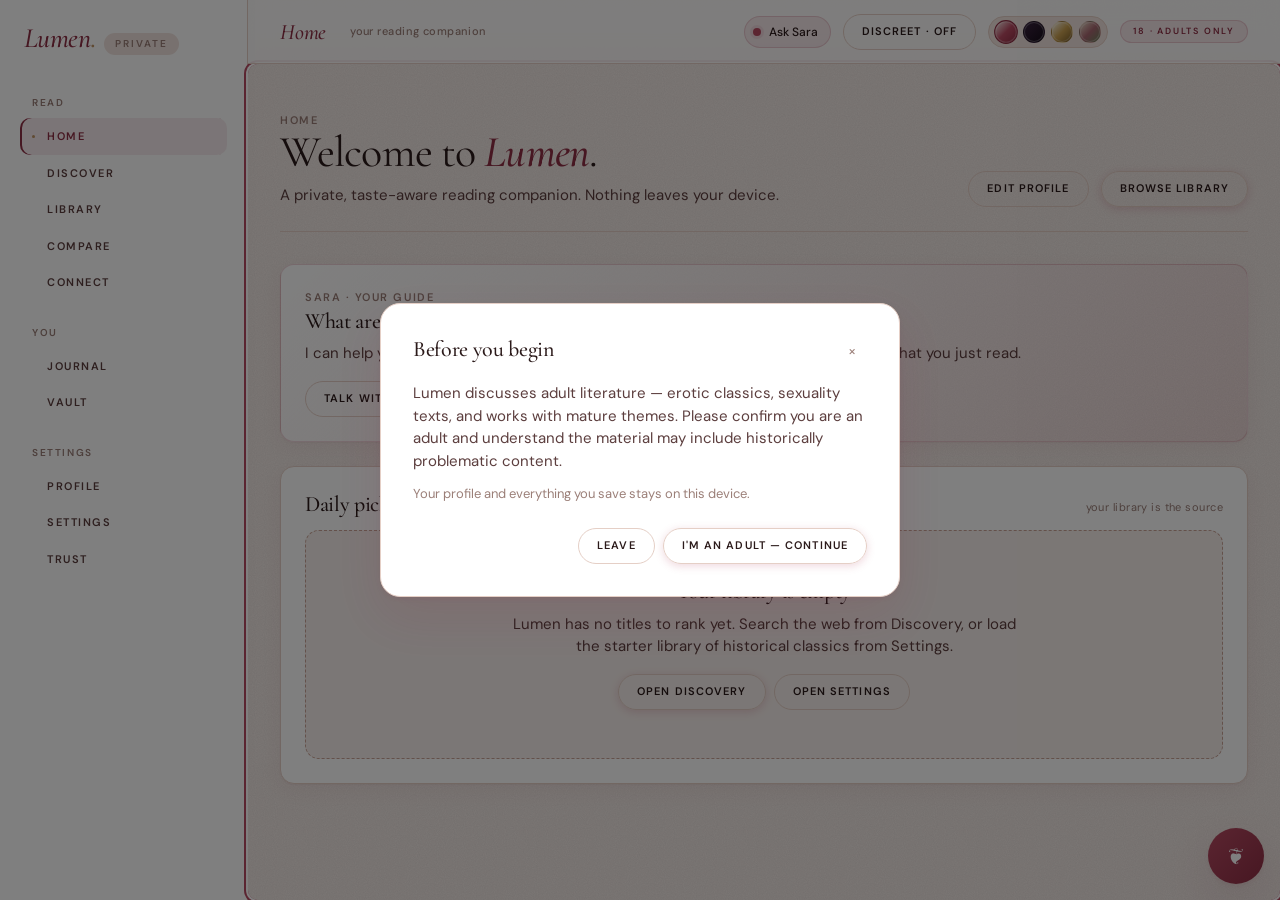
==== index.html @ b0c31ce2 "Sara: LLM-backed literary companion (persona, context, hooks) Moves Sara from rule-based regex-chain" ====
<!DOCTYPE html>
<!-- dev branch -->
<html lang="en">
<head>
  <meta charset="UTF-8" />
  <meta name="viewport" content="width=device-width, initial-scale=1.0" />
  <title>Lumen — a private reading companion</title>
  <meta name="description" content="A taste-aware, private reading companion for adult literature. Everything stays on your device." />
  <meta name="robots" content="noindex" />
  <link rel="preconnect" href="https://fonts.googleapis.com" />
  <link rel="preconnect" href="https://fonts.gstatic.com" crossorigin />
  <link href="https://fonts.googleapis.com/css2?family=Cormorant+Garamond:ital,wght@0,300;0,400;0,500;0,600;1,400;1,500&family=DM+Sans:wght@300;400;500;600;700&family=JetBrains+Mono:wght@400;500&display=swap" rel="stylesheet" />
  <link rel="stylesheet" href="styles.css" />
</head>
<body class="theme-rose">
  <a href="#view-root" class="skip-link">Skip to content</a>
  <div class="app">
    <aside class="app-side" id="side-nav" aria-label="Primary"></aside>
    <header class="app-top" id="topbar" role="banner"></header>
    <main class="app-main" id="view-root" tabindex="-1" role="main"></main>
  </div>

  <script src="data.js"></script>
  <script src="data/catalog.js"></script>
  <script src="engine.js"></script>
  <script src="analysis.js"></script>
  <script src="discovery.js"></script>
  <script src="app.js"></script>
  <script src="sara-persona.js"></script>
  <script src="sara.js"></script>
</body>
</html>
---- styles.css ----
/* ============================================================
   Lumen — Editorial Dashboard (Phase 1 — theme tokens + overlay)
   Four selectable themes via body class. Full palette per theme.
   ============================================================ */

/* ---------- Shared tokens: geometry, motion, layout, fonts ---------- */
:root {
  /* Radii */
  --r-1: 6px;
  --r-2: 10px;
  --r-3: 14px;
  --r-4: 20px;
  --r-pill: 999px;

  /* Spacing scale */
  --s-0: 0;
  --s-1: 4px;
  --s-2: 8px;
  --s-3: 12px;
  --s-4: 16px;
  --s-5: 24px;
  --s-6: 32px;
  --s-7: 48px;
  --s-8: 64px;

  /* Typography */
  --font-sans:  "DM Sans", ui-sans-serif, system-ui, -apple-system, "Segoe UI", sans-serif;
  --font-serif: "Cormorant Garamond", ui-serif, "Baskerville", Georgia, "Times New Roman", serif;
  --font-mono:  "JetBrains Mono", ui-monospace, "SF Mono", Menlo, monospace;

  /* Motion */
  --ease:     cubic-bezier(0.2, 0.6, 0.2, 1);
  --dur-1:    120ms;
  --dur-2:    200ms;
  --dur-3:    320ms;

  /* Layout */
  --shell-sidebar: 248px;
  --shell-topbar:  64px;
  --content-max:   1200px;
}

/* ---------- Theme: ROSE ATELIER (default) ---------- */
body.theme-rose {
  --bg-base:    #f9f0ec;
  --bg-surface: #ffffff;
  --bg-sunk:    #f2e4df;
  --bg-deep:    #e9d5cd;

  --border:        #e5cfc6;
  --border-strong: #c9a396;

  --text:      #2b1a1a;
  --text-soft: #5c3e3e;
  --text-mute: #9b7f78;

  --accent:      #b84a62;
  --accent-deep: #8e2e44;
  --accent-glow: rgba(184, 74, 98, 0.10);
  --accent-mid:  rgba(184, 74, 98, 0.22);

  --gold:   #c19565;
  --sage:   #7a8c6f;
  --warn:   #c17c3c;
  --danger: #a63a3a;

  --bg-pattern: radial-gradient(1200px 700px at 85% -10%, rgba(184, 74, 98, 0.10), transparent 65%),
                radial-gradient(900px 600px at -10% 110%, rgba(193, 149, 101, 0.10), transparent 60%);

  --shadow-soft: 0 1px 2px rgba(142, 46, 68, 0.06), 0 6px 22px rgba(142, 46, 68, 0.06);
  --shadow-lift: 0 2px 4px rgba(142, 46, 68, 0.08), 0 20px 50px rgba(142, 46, 68, 0.14);
}

/* ---------- Theme: MIDNIGHT PLUM ---------- */
body.theme-plum {
  --bg-base:    #1d1220;
  --bg-surface: #28182c;
  --bg-sunk:    #231428;
  --bg-deep:    #160c19;

  --border:        #3a2340;
  --border-strong: #5a3a63;

  --text:      #f4e6ea;
  --text-soft: #d4b8c1;
  --text-mute: #a58596;

  --accent:      #e0829a;
  --accent-deep: #c05d78;
  --accent-glow: rgba(224, 130, 154, 0.12);
  --accent-mid:  rgba(224, 130, 154, 0.28);

  --gold:   #d4a574;
  --sage:   #9cb89a;
  --warn:   #e0a060;
  --danger: #e07070;

  --bg-pattern: radial-gradient(1200px 700px at 85% -10%, rgba(224, 130, 154, 0.14), transparent 65%),
                radial-gradient(900px 600px at -10% 110%, rgba(212, 165, 116, 0.10), transparent 60%);

  --shadow-soft: 0 1px 2px rgba(0, 0, 0, 0.4), 0 6px 22px rgba(0, 0, 0, 0.30);
  --shadow-lift: 0 2px 4px rgba(0, 0, 0, 0.45), 0 20px 50px rgba(0, 0, 0, 0.45);
}

/* ---------- Theme: PEARL & GOLD ---------- */
body.theme-pearl {
  --bg-base:    #faf6ef;
  --bg-surface: #ffffff;
  --bg-sunk:    #f3ebdb;
  --bg-deep:    #e8dcc2;

  --border:        #e2d4b5;
  --border-strong: #c9b17f;

  --text:      #2d2416;
  --text-soft: #5c4d32;
  --text-mute: #9c8a66;

  --accent:      #9c7a3c;
  --accent-deep: #7a5c28;
  --accent-glow: rgba(156, 122, 60, 0.10);
  --accent-mid:  rgba(156, 122, 60, 0.22);

  --gold:   #c9a050;
  --sage:   #8a9c70;
  --warn:   #b88a3c;
  --danger: #a85040;

  --bg-pattern: radial-gradient(1200px 700px at 85% -10%, rgba(156, 122, 60, 0.08), transparent 65%),
                radial-gradient(900px 600px at -10% 110%, rgba(201, 160, 80, 0.10), transparent 60%);

  --shadow-soft: 0 1px 2px rgba(122, 92, 40, 0.06), 0 6px 22px rgba(122, 92, 40, 0.06);
  --shadow-lift: 0 2px 4px rgba(122, 92, 40, 0.08), 0 20px 50px rgba(122, 92, 40, 0.12);
}

/* ---------- Theme: BOTANICAL DUSK ---------- */
body.theme-botanical {
  --bg-base:    #f1ebe1;
  --bg-surface: #ffffff;
  --bg-sunk:    #e6ddc8;
  --bg-deep:    #d4c6a7;

  --border:        #cfc1a3;
  --border-strong: #a89670;

  --text:      #22281c;
  --text-soft: #4a5240;
  --text-mute: #8a8e78;

  --accent:      #a86670;
  --accent-deep: #7d4450;
  --accent-glow: rgba(168, 102, 112, 0.10);
  --accent-mid:  rgba(168, 102, 112, 0.22);

  --gold:   #b89a60;
  --sage:   #6a7e5a;
  --warn:   #b87244;
  --danger: #a65040;

  --bg-pattern: radial-gradient(1200px 700px at 85% -10%, rgba(168, 102, 112, 0.10), transparent 65%),
                radial-gradient(900px 600px at -10% 110%, rgba(106, 126, 90, 0.10), transparent 60%);

  --shadow-soft: 0 1px 2px rgba(34, 40, 28, 0.06), 0 6px 22px rgba(34, 40, 28, 0.06);
  --shadow-lift: 0 2px 4px rgba(34, 40, 28, 0.10), 0 20px 50px rgba(34, 40, 28, 0.14);
}

/* ---------- Compatibility shims (existing class names) ---------- */
/* Older selectors referenced --bg, --bg-raised, --bg-sunken, --accent-soft,
   --accent-dim, --primary-soft, --shadow-1, --shadow-2, --shadow-3, --border-bold.
   Map them to the new theme tokens so existing JS-authored inline styles and
   older CSS rules keep rendering correctly during the phased migration. */
:root, body {
  --bg:           var(--bg-base);
  --bg-raised:    var(--bg-surface);
  --bg-sunken:    var(--bg-sunk);
  --bg-alt:       var(--bg-deep);
  --border-bold:  var(--border-strong);
  --text-muted:   var(--text-soft);
  --text-subtle:  var(--text-mute);
  --text-invert:  var(--bg-base);
  --accent-soft:  var(--accent-glow);
  --accent-dim:   var(--accent-mid);
  --accent-ink:   #ffffff;
  --primary:      var(--accent);
  --primary-soft: var(--accent-glow);
  --primary-dim:  var(--accent-mid);
  --good:         var(--sage);
  --info:         var(--gold);
  --shadow-1:     var(--shadow-soft);
  --shadow-2:     var(--shadow-soft);
  --shadow-3:     var(--shadow-lift);
  --shadow-rose:  var(--shadow-lift);
  --overlay:      rgba(0, 0, 0, 0.5);
  --focus:        0 0 0 2px var(--bg-surface), 0 0 0 4px var(--accent);
  /* Steam-level colour mapping preserved */
  --steam-1:      color-mix(in srgb, var(--accent) 28%, white);
  --steam-3:      var(--accent);
  --steam-5:      var(--accent-deep);
}
body.theme-plum {
  --steam-1: color-mix(in srgb, var(--accent) 35%, var(--bg-base));
}

/* ---------- Discreet overlay ---------- */
[data-discreet="on"] {
  --accent:      var(--text-mute);
  --accent-deep: var(--text-soft);
  --accent-glow: rgba(0, 0, 0, 0.04);
  --accent-mid:  rgba(0, 0, 0, 0.10);
}

/* ---------- Background pattern + noise overlay ---------- */
body {
  background-color: var(--bg-base);
  background-image: var(--bg-pattern);
  background-attachment: fixed;
  background-size: 100% 100%;
  position: relative;
}
body::before {
  content: "";
  position: fixed;
  inset: 0;
  pointer-events: none;
  z-index: 0;
  opacity: 0.55;
  mix-blend-mode: multiply;
  background-image: url("data:image/svg+xml;utf8,<svg xmlns='http://www.w3.org/2000/svg' width='220' height='220' viewBox='0 0 220 220'><filter id='n'><feTurbulence type='fractalNoise' baseFrequency='0.9' numOctaves='2' stitchTiles='stitch'/><feColorMatrix values='0 0 0 0 0  0 0 0 0 0  0 0 0 0 0  0 0 0 0.12 0'/></filter><rect width='100%' height='100%' filter='url(%23n)'/></svg>");
}
body.theme-plum::before {
  opacity: 0.35;
  mix-blend-mode: overlay;
}
/* Ensure the app shell sits above the noise layer.
   Overlays (modal host, toast host, Sara panel, Sara FAB) use
   position: fixed in their own rules — do NOT add them here, an
   ID-specificity override would kill their fixed layout and they'd
   lay out in-flow at the bottom of the document. */
.app, .app > * {
  position: relative;
  z-index: 1;
}

/* ---------- Reset ---------- */
*, *::before, *::after { box-sizing: border-box; }
html, body { height: 100%; }
body {
  margin: 0;
  background: var(--bg);
  color: var(--text);
  font-family: var(--font-sans);
  font-size: 15px;
  line-height: 1.5;
  -webkit-font-smoothing: antialiased;
  text-rendering: optimizeLegibility;
  transition: background var(--dur-2) var(--ease), color var(--dur-2) var(--ease);
}
img, svg { display: block; max-width: 100%; }
button { font: inherit; color: inherit; background: none; border: 0; cursor: pointer; }
input, textarea, select { font: inherit; color: inherit; }
a { color: var(--accent); text-decoration: none; }
/* Underline only inline / prose links — cards and button-role anchors
   are excluded so hovering a card never underlines its title or body. */
a:not([role="button"]):not(.btn):not(.card):not(.chip):not(.tag):hover {
  text-decoration: underline;
}
hr { border: 0; border-top: 1px solid var(--border); margin: var(--s-5) 0; }

/* ---------- Typography — Editorial Dashboard ---------- */
h1, h2, h3 {
  font-family: var(--font-serif);
  font-weight: 400;
  color: var(--text);
  letter-spacing: -0.015em;
  margin: 0;
  line-height: 1.15;
}
h1 { font-size: 44px; }
h2 { font-size: 32px; }
h3 { font-size: 22px; font-weight: 500; }
/* h4 stays a UI element — sans, semibold — used for book titles, card heads */
h4 {
  font-family: var(--font-serif);
  font-weight: 500;
  font-size: 19px;
  line-height: 1.25;
  letter-spacing: -0.01em;
  color: var(--text);
  margin: 0;
}

/* Italic-forward display — the voice of the product */
h1 em, h2 em, h3 em,
.section-header em,
.display-italic {
  font-style: italic;
  font-weight: 500;
  color: var(--accent-deep);
}
.display-serif {
  font-family: var(--font-serif);
}
.display-serif-italic {
  font-family: var(--font-serif);
  font-style: italic;
  font-weight: 500;
}

p  { margin: 0; }

/* Section headers with ornament flourishes (used inside views) */
.section-header {
  font-family: var(--font-serif);
  font-weight: 400;
  font-size: 44px;
  line-height: 1.1;
  letter-spacing: -0.02em;
  color: var(--text);
  margin: 0;
}

/* Ornament divider — ❦ Section Name ❦ with gradient lines either side */
.ornament {
  display: flex;
  align-items: center;
  gap: var(--s-3);
  color: var(--accent-deep);
  font-family: var(--font-serif);
  font-style: italic;
  font-size: 13px;
  letter-spacing: 0.04em;
  margin: 0 0 var(--s-3);
}
.ornament::before,
.ornament::after {
  content: "";
  flex: 1;
  height: 1px;
  background: linear-gradient(90deg, transparent, var(--border-strong), transparent);
}
.ornament-fleuron::before,
.ornament-fleuron::after { content: "\2766"; flex: 0; padding: 0 6px; }

/* Eyebrow — small uppercase label, used everywhere */
.t-eyebrow {
  font-family: var(--font-sans);
  font-size: 11px;
  font-weight: 600;
  letter-spacing: 0.14em;
  text-transform: uppercase;
  color: var(--text-mute);
}
.t-eyebrow em {
  font-style: italic;
  font-weight: 400;
  text-transform: none;
  letter-spacing: 0;
  color: var(--accent-deep);
  margin-left: 6px;
}

/* Field label pattern: uppercase sans + tiny italic ornament on the right */
.field-label {
  font-family: var(--font-sans);
  font-size: 10px;
  font-weight: 600;
  letter-spacing: 0.14em;
  text-transform: uppercase;
  color: var(--text-mute);
}
.field-label .field-ornament {
  font-family: var(--font-serif);
  font-style: italic;
  font-weight: 400;
  font-size: 12px;
  text-transform: none;
  letter-spacing: 0;
  color: var(--accent-deep);
  margin-left: auto;
  padding-left: var(--s-3);
}
.field-label {
  display: flex;
  align-items: baseline;
  justify-content: space-between;
  gap: var(--s-3);
}

/* Numeric readouts — Cormorant Garamond italic, accent-deep */
.numeric-display {
  font-family: var(--font-serif);
  font-style: italic;
  font-weight: 500;
  font-size: 32px;
  line-height: 1;
  color: var(--accent-deep);
  letter-spacing: -0.02em;
}
.numeric-display .unit {
  font-style: normal;
  font-size: 0.5em;
  color: var(--text-mute);
  margin-left: 4px;
  letter-spacing: 0.04em;
}

/* Utility text classes */
.t-mono  { font-family: var(--font-mono); font-variant-numeric: tabular-nums; font-size: 0.92em; }
.t-muted    { color: var(--text-soft); }
.t-subtle   { color: var(--text-mute); }
.t-small    { font-size: 13px; }
.t-tiny     { font-size: 12px; }
.t-serif    { font-family: var(--font-serif); }
.t-italic   { font-style: italic; }
.t-accent   { color: var(--accent-deep); }
.t-gold     { color: var(--gold); }

/* Tab / nav label pattern */
.tab-label,
.nav-link span,
.segmented button,
.btn {
  font-feature-settings: "ss01" 1;
}

/* Body settings */
body {
  font-family: var(--font-sans);
  font-weight: 400;
}

/* ---------- Accessibility primitives ---------- */
.sr-only {
  position: absolute !important;
  width: 1px; height: 1px;
  padding: 0; margin: -1px;
  overflow: hidden; clip: rect(0,0,0,0);
  white-space: nowrap; border: 0;
}
:focus { outline: none; }
:focus-visible {
  outline: none;
  box-shadow: var(--focus);
  border-radius: var(--r-2);
}
@media (prefers-reduced-motion: reduce) {
  *, *::before, *::after {
    animation-duration: 0.01ms !important;
    animation-iteration-count: 1 !important;
    transition-duration: 0.01ms !important;
  }
}

/* ---------- Utility ---------- */
.stack  > * + * { margin-top: var(--s-4); }
.stack-sm > * + * { margin-top: var(--s-2); }
.stack-lg > * + * { margin-top: var(--s-5); }
.row { display: flex; gap: var(--s-3); align-items: center; }
.row-wrap { display: flex; gap: var(--s-2); align-items: center; flex-wrap: wrap; }
.grow { flex: 1 1 auto; min-width: 0; }
.hidden { display: none !important; }
.spacer { flex: 1 1 auto; }

/* ============================================================
   App shell: sidebar + topbar + main
   ============================================================ */
.app {
  display: grid;
  grid-template-columns: var(--shell-sidebar) 1fr;
  grid-template-rows: var(--shell-topbar) 1fr;
  grid-template-areas:
    "side top"
    "side main";
  min-height: 100vh;
}

.app-side {
  grid-area: side;
  background: var(--bg-raised);
  border-right: 1px solid var(--border);
  display: flex;
  flex-direction: column;
  padding: var(--s-4) var(--s-3);
  position: sticky;
  top: 0;
  height: 100vh;
  overflow-y: auto;
}
.app-brand {
  display: flex;
  align-items: baseline;
  gap: var(--s-2);
  padding: var(--s-2) var(--s-3) var(--s-5);
}
.app-brand .mark {
  font-family: var(--font-serif);
  font-style: italic;
  font-weight: 500;
  font-size: 28px;
  letter-spacing: -0.02em;
  color: var(--accent-deep);
  line-height: 1;
}
.app-brand .mark::after {
  content: ".";
  color: var(--gold);
  font-style: normal;
}
.app-brand .tag {
  font-family: var(--font-sans);
  font-size: 10px;
  letter-spacing: 0.2em;
  text-transform: uppercase;
  color: var(--text-mute);
  font-weight: 600;
}
.nav-group { padding: var(--s-4) var(--s-2) var(--s-2); }
.nav-group-label {
  font-family: var(--font-sans);
  font-size: 10px;
  letter-spacing: 0.16em;
  text-transform: uppercase;
  color: var(--text-mute);
  font-weight: 600;
  padding: 0 var(--s-3) var(--s-2);
}
.nav-link {
  display: flex;
  align-items: center;
  gap: var(--s-3);
  padding: 10px var(--s-3);
  border-radius: var(--r-2);
  color: var(--text-soft);
  font-family: var(--font-sans);
  font-size: 11px;
  font-weight: 600;
  letter-spacing: 0.14em;
  text-transform: uppercase;
  cursor: pointer;
  transition: background var(--dur-1) var(--ease), color var(--dur-1) var(--ease);
  user-select: none;
  position: relative;
}
.nav-link::before {
  content: "";
  width: 3px; height: 3px;
  border-radius: 50%;
  background: var(--gold);
  opacity: 0;
  transition: opacity var(--dur-1) var(--ease);
}
.nav-link:hover { background: var(--bg-sunk); color: var(--text); }
.nav-link:hover::before { opacity: 0.6; }
.nav-link[aria-current="page"] {
  background: var(--accent-glow);
  color: var(--accent-deep);
  box-shadow: inset 2px 0 0 var(--accent-deep);
}
.nav-link[aria-current="page"]::before { opacity: 1; }
.nav-link .count {
  margin-left: auto;
  font-family: var(--font-mono);
  font-size: 10px;
  color: var(--text-mute);
  font-variant-numeric: tabular-nums;
}

.app-top {
  grid-area: top;
  background: color-mix(in srgb, var(--bg-surface) 80%, transparent);
  backdrop-filter: blur(12px);
  -webkit-backdrop-filter: blur(12px);
  border-bottom: 1px solid var(--border);
  display: flex;
  align-items: center;
  gap: var(--s-3);
  padding: 0 var(--s-6);
  position: sticky;
  top: 0;
  z-index: 10;
}
.app-top .crumb {
  font-family: var(--font-serif);
  font-style: italic;
  font-weight: 500;
  font-size: 22px;
  color: var(--accent-deep);
  letter-spacing: -0.01em;
  line-height: 1;
}
.app-top .crumb-sub {
  font-family: var(--font-sans);
  font-size: 11px;
  font-weight: 500;
  color: var(--text-mute);
  margin-left: var(--s-3);
  letter-spacing: 0.04em;
}

/* Age/category badge pattern used to the right of brand */
.badge-pill {
  display: inline-flex;
  align-items: center;
  padding: 4px 12px;
  border-radius: var(--r-pill);
  background: var(--accent-glow);
  color: var(--accent-deep);
  border: 1px solid var(--accent-mid);
  font-family: var(--font-sans);
  font-size: 9px;
  font-weight: 600;
  letter-spacing: 0.2em;
  text-transform: uppercase;
}

.app-main {
  grid-area: main;
  padding: var(--s-7) var(--s-6);
  max-width: 100%;
  overflow-x: hidden;
}
.page { max-width: var(--content-max); margin: 0 auto; }
.page-head {
  display: flex;
  align-items: flex-end;
  justify-content: space-between;
  gap: var(--s-5);
  margin-bottom: var(--s-6);
  padding-bottom: var(--s-5);
  border-bottom: 1px solid var(--border);
}
.page-head h1 {
  margin-bottom: var(--s-2);
  font-family: var(--font-serif);
  font-weight: 400;
  font-size: 44px;
  letter-spacing: -0.02em;
  line-height: 1.05;
  color: var(--text);
}
.page-head h1 em {
  font-style: italic;
  font-weight: 500;
  color: var(--accent-deep);
}
.page-head .lede {
  color: var(--text-soft);
  max-width: 62ch;
  font-size: 15px;
  line-height: 1.6;
}

/* ============================================================
   Buttons
   ============================================================ */
.btn {
  display: inline-flex;
  align-items: center;
  justify-content: center;
  gap: var(--s-2);
  padding: 8px 14px;
  border-radius: var(--r-2);
  border: 1px solid var(--border);
  background: var(--bg-raised);
  color: var(--text);
  font-size: 13px;
  font-weight: 500;
  line-height: 1;
  min-height: 34px;
  transition: background var(--dur-1) var(--ease),
              border-color var(--dur-1) var(--ease),
              color var(--dur-1) var(--ease),
              transform var(--dur-1) var(--ease);
  white-space: nowrap;
}
.btn:hover { background: var(--bg-sunken); border-color: var(--border-bold); }
.btn:active { transform: translateY(1px); }
.btn[disabled] { opacity: 0.5; pointer-events: none; }

.btn-primary {
  background: var(--primary, var(--accent));
  border-color: var(--primary, var(--accent));
  color: var(--accent-ink);
}
.btn-primary:hover {
  background: var(--accent);
  border-color: var(--accent);
}
.btn-ghost {
  background: transparent;
  border-color: transparent;
  color: var(--text-muted);
}
.btn-ghost:hover { background: var(--bg-sunken); color: var(--text); }
.btn-danger {
  color: var(--danger);
  border-color: var(--border);
}
.btn-danger:hover { background: var(--accent-soft); }
.btn-sm { padding: 5px 10px; min-height: 28px; font-size: 12px; }
.btn-lg { padding: 12px 20px; min-height: 44px; font-size: 14px; }
.btn-block { width: 100%; }

.icon-btn {
  display: inline-flex;
  align-items: center;
  justify-content: center;
  width: 34px; height: 34px;
  border-radius: var(--r-2);
  color: var(--text-muted);
  border: 1px solid transparent;
  transition: background var(--dur-1) var(--ease), color var(--dur-1) var(--ease);
}
.icon-btn:hover { background: var(--bg-sunken); color: var(--text); }
.icon-btn[aria-pressed="true"] { background: var(--accent-soft); color: var(--accent); }

/* ============================================================
   Tags / chips
   ============================================================ */
.tag {
  display: inline-flex;
  align-items: center;
  gap: 4px;
  padding: 3px 10px;
  border-radius: var(--r-pill);
  background: var(--bg-sunken);
  color: var(--text-muted);
  font-size: 12px;
  line-height: 1.4;
  border: 1px solid transparent;
  white-space: nowrap;
}
.tag-outline { background: transparent; border-color: var(--border); }
.tag-accent  { background: var(--accent-soft); color: var(--accent); }
.tag-good    { background: color-mix(in srgb, var(--good) 12%, transparent); color: var(--good); }
.tag-warn    { background: color-mix(in srgb, var(--warn) 14%, transparent); color: var(--warn); }
.tag-danger  { background: color-mix(in srgb, var(--danger) 14%, transparent); color: var(--danger); }

.chip {
  display: inline-flex;
  align-items: center;
  gap: var(--s-1);
  padding: 5px 11px;
  border-radius: var(--r-pill);
  background: var(--bg-raised);
  color: var(--text-muted);
  font-size: 12px;
  border: 1px solid var(--border);
  cursor: pointer;
  transition: background var(--dur-1) var(--ease),
              color var(--dur-1) var(--ease),
              border-color var(--dur-1) var(--ease);
  user-select: none;
}
.chip:hover { background: var(--bg-sunken); color: var(--text); }
.chip[aria-pressed="true"] {
  background: var(--accent-soft);
  color: var(--accent);
  border-color: var(--accent-dim);
}
.chip.chip-exclude[aria-pressed="true"] {
  background: color-mix(in srgb, var(--danger) 10%, transparent);
  color: var(--danger);
  border-color: color-mix(in srgb, var(--danger) 35%, transparent);
}

/* ============================================================
   Cards
   ============================================================ */
.card {
  background: var(--bg-raised);
  border: 1px solid var(--border);
  border-radius: var(--r-3);
  padding: var(--s-5);
  box-shadow: var(--shadow-1);
}
.card-flush { padding: 0; }
.card-quiet {
  background: var(--bg-sunken);
  border-color: transparent;
  box-shadow: none;
}
.card-raised { box-shadow: var(--shadow-2); }
.card-accent {
  border-color: var(--accent-dim);
  background: var(--accent-soft);
}
.card-head {
  display: flex;
  align-items: baseline;
  justify-content: space-between;
  gap: var(--s-3);
  margin-bottom: var(--s-3);
}
.card-head h3 { font-family: var(--font-serif); font-weight: 500; }
.card-sub {
  color: var(--text-subtle);
  font-size: 13px;
  margin-top: 2px;
}

/* ============================================================
   Fields: input, textarea, select, slider, toggle, segmented
   ============================================================ */
.field { display: block; }
.field + .field { margin-top: var(--s-4); }
.field-label {
  display: block;
  font-size: 12px;
  font-weight: 600;
  letter-spacing: 0.04em;
  color: var(--text-muted);
  margin-bottom: var(--s-2);
}
.field-help {
  margin-top: var(--s-2);
  font-size: 12px;
  color: var(--text-subtle);
}
.field-row {
  display: flex;
  align-items: baseline;
  justify-content: space-between;
  gap: var(--s-3);
  margin-bottom: var(--s-2);
}

.input, .textarea, .select {
  width: 100%;
  padding: 10px 12px;
  background: var(--bg-raised);
  border: 1px solid var(--border);
  border-radius: var(--r-2);
  color: var(--text);
  font-size: 14px;
  line-height: 1.4;
  transition: border-color var(--dur-1) var(--ease), background var(--dur-1) var(--ease);
}
.input::placeholder, .textarea::placeholder { color: var(--text-subtle); }
.input:hover, .textarea:hover, .select:hover { border-color: var(--border-bold); }
.input:focus-visible, .textarea:focus-visible, .select:focus-visible {
  border-color: var(--accent);
  box-shadow: 0 0 0 3px var(--accent-soft);
}
.textarea { resize: vertical; min-height: 96px; font-family: var(--font-sans); }
.select { appearance: none; background-image: linear-gradient(45deg, transparent 50%, var(--text-subtle) 50%), linear-gradient(135deg, var(--text-subtle) 50%, transparent 50%); background-position: calc(100% - 18px) 50%, calc(100% - 12px) 50%; background-size: 6px 6px; background-repeat: no-repeat; padding-right: 32px; }

/* Range slider */
.slider {
  width: 100%;
  appearance: none;
  height: 4px;
  background: var(--bg-sunken);
  border-radius: var(--r-pill);
  outline: none;
}
.slider::-webkit-slider-thumb {
  appearance: none;
  width: 18px; height: 18px;
  border-radius: 50%;
  background: var(--accent);
  border: 3px solid var(--bg-raised);
  box-shadow: var(--shadow-1);
  cursor: pointer;
  transition: transform var(--dur-1) var(--ease);
}
.slider::-moz-range-thumb {
  width: 18px; height: 18px;
  border-radius: 50%;
  background: var(--accent);
  border: 3px solid var(--bg-raised);
  box-shadow: var(--shadow-1);
  cursor: pointer;
}
.slider:hover::-webkit-slider-thumb { transform: scale(1.08); }
.slider-value {
  font-family: var(--font-mono);
  font-size: 12px;
  color: var(--text-muted);
  min-width: 2ch;
  text-align: right;
}
.slider-row { display: grid; grid-template-columns: 1fr auto; gap: var(--s-3); align-items: center; }

/* Toggle switch */
.toggle {
  position: relative;
  display: inline-flex;
  align-items: center;
  gap: var(--s-3);
  cursor: pointer;
  user-select: none;
}
.toggle input { position: absolute; opacity: 0; pointer-events: none; }
.toggle-track {
  width: 36px; height: 20px;
  border-radius: var(--r-pill);
  background: var(--bg-alt);
  border: 1px solid var(--border);
  position: relative;
  transition: background var(--dur-1) var(--ease), border-color var(--dur-1) var(--ease);
}
.toggle-track::after {
  content: "";
  position: absolute;
  top: 2px; left: 2px;
  width: 14px; height: 14px;
  background: var(--bg-raised);
  border-radius: 50%;
  box-shadow: var(--shadow-1);
  transition: transform var(--dur-2) var(--ease);
}
.toggle input:checked + .toggle-track { background: var(--accent); border-color: var(--accent); }
.toggle input:checked + .toggle-track::after { transform: translateX(16px); }
.toggle-label { font-size: 13px; color: var(--text); }

/* Segmented control */
.segmented {
  display: inline-flex;
  padding: 3px;
  background: var(--bg-sunken);
  border: 1px solid var(--border);
  border-radius: var(--r-pill);
  gap: 2px;
}
.segmented button {
  padding: 6px 14px;
  border-radius: var(--r-pill);
  font-size: 12px;
  font-weight: 500;
  color: var(--text-muted);
  transition: background var(--dur-1) var(--ease), color var(--dur-1) var(--ease);
}
.segmented button[aria-pressed="true"] {
  background: var(--bg-raised);
  color: var(--text);
  box-shadow: var(--shadow-1);
}

/* ============================================================
   Empty state, skeleton
   ============================================================ */
.empty {
  text-align: center;
  padding: var(--s-7) var(--s-5);
  border: 1px dashed var(--border);
  border-radius: var(--r-3);
  background: var(--bg-sunken);
  color: var(--text-muted);
}
.empty h3 {
  font-family: var(--font-serif);
  font-weight: 500;
  margin-bottom: var(--s-2);
  color: var(--text);
}
.empty p { max-width: 52ch; margin: 0 auto var(--s-4); color: var(--text-muted); }
.empty .empty-actions { display: inline-flex; gap: var(--s-2); flex-wrap: wrap; justify-content: center; }

.skeleton {
  background: linear-gradient(90deg,
    var(--bg-sunken) 0%,
    var(--bg-alt) 50%,
    var(--bg-sunken) 100%);
  background-size: 200% 100%;
  border-radius: var(--r-2);
  animation: skeleton-pulse 1.4s ease-in-out infinite;
}
.skeleton-line    { height: 12px; margin-bottom: var(--s-2); }
.skeleton-line.lg { height: 18px; }
.skeleton-block   { height: 160px; border-radius: var(--r-3); }
@keyframes skeleton-pulse {
  0%   { background-position: 200% 0; }
  100% { background-position: -200% 0; }
}

/* ============================================================
   Toasts
   ============================================================ */
.toast-host {
  position: fixed;
  bottom: var(--s-5);
  right: var(--s-5);
  z-index: 100;
  display: flex;
  flex-direction: column;
  gap: var(--s-2);
  pointer-events: none;
}
.toast {
  pointer-events: auto;
  background: var(--text);
  color: var(--bg-raised);
  padding: 10px 16px;
  border-radius: var(--r-2);
  font-size: 13px;
  box-shadow: var(--shadow-3);
  max-width: 360px;
  opacity: 0;
  transform: translateY(6px);
  transition: opacity var(--dur-2) var(--ease), transform var(--dur-2) var(--ease);
}
.toast.in { opacity: 1; transform: translateY(0); }
.toast .toast-action {
  margin-left: var(--s-3);
  font-weight: 600;
  color: var(--accent);
  text-decoration: underline;
}

/* ============================================================
   Modal
   ============================================================ */
.modal-host {
  position: fixed; inset: 0;
  background: var(--overlay);
  display: none;
  align-items: center;
  justify-content: center;
  padding: var(--s-5);
  z-index: 90;
  opacity: 0;
  transition: opacity var(--dur-2) var(--ease);
}
.modal-host.open { display: flex; opacity: 1; }
.modal {
  background: var(--bg-raised);
  border-radius: var(--r-4);
  border: 1px solid var(--border);
  box-shadow: var(--shadow-3);
  width: 100%;
  max-width: 520px;
  max-height: calc(100vh - var(--s-8));
  overflow: auto;
  padding: var(--s-6);
}
.modal-head {
  display: flex;
  align-items: baseline;
  justify-content: space-between;
  gap: var(--s-3);
  margin-bottom: var(--s-4);
}
.modal-actions {
  display: flex;
  justify-content: flex-end;
  gap: var(--s-2);
  margin-top: var(--s-5);
}

/* ============================================================
   Detail sheet — premium book-detail pattern.
   - Wider than .modal: 860px max
   - Sticky header + footer, scrolling middle
   - Three-slot header: cover · meta · aside (rings)
   ============================================================ */
.detail-sheet {
  background: var(--bg-raised);
  border-radius: var(--r-4);
  border: 1px solid var(--border);
  box-shadow: var(--shadow-3);
  width: 100%;
  max-width: min(860px, 92vw);
  max-height: calc(100vh - var(--s-7));
  display: grid;
  grid-template-rows: auto 1fr auto;
  overflow: hidden;
}
.detail-sheet-head {
  position: relative;
  display: grid;
  grid-template-columns: auto minmax(0, 1fr) auto;
  gap: var(--s-5);
  padding: var(--s-5) var(--s-6) var(--s-5);
  border-bottom: 1px solid var(--border);
  background: linear-gradient(180deg, var(--bg-raised), color-mix(in srgb, var(--primary-soft) 14%, var(--bg-raised)));
}
@media (max-width: 720px) {
  .detail-sheet-head {
    grid-template-columns: auto minmax(0, 1fr);
    padding: var(--s-4);
    gap: var(--s-3);
  }
  .detail-sheet-aside { grid-column: 1 / -1; }
}
@media (max-width: 520px) {
  .detail-sheet-head { grid-template-columns: 1fr; }
  .detail-sheet-cover { justify-self: start; }
}
.detail-sheet-cover { flex-shrink: 0; }
.detail-sheet-meta {
  min-width: 0;
  display: flex;
  flex-direction: column;
  gap: 4px;
  align-self: center;
}
.detail-sheet-eyebrow {
  font-family: var(--font-sans);
  font-size: 10px;
  font-weight: 600;
  letter-spacing: 0.16em;
  color: var(--accent-deep);
}
.detail-sheet-title {
  font-family: var(--font-serif);
  font-style: italic;
  font-weight: 500;
  font-size: 34px;
  line-height: 1.1;
  letter-spacing: -0.015em;
  color: var(--text);
  margin: 2px 0 0;
}
@media (max-width: 520px) { .detail-sheet-title { font-size: 26px; } }
.detail-sheet-subtitle {
  font-family: var(--font-sans);
  font-size: 13px;
  letter-spacing: 0.03em;
  color: var(--primary);
  font-weight: 500;
}
.detail-sheet-aside {
  align-self: center;
  display: flex;
  gap: var(--s-3);
}
.detail-sheet-close {
  position: absolute;
  top: 10px; right: 10px;
  width: 32px; height: 32px;
  border-radius: 50%;
  background: var(--bg-raised);
  border: 1px solid var(--border);
  color: var(--text-subtle);
  font-size: 20px;
  line-height: 1;
  cursor: pointer;
  display: inline-flex;
  align-items: center;
  justify-content: center;
}
.detail-sheet-close:hover {
  color: var(--accent);
  border-color: var(--primary);
  background: var(--accent-soft, var(--primary-soft));
}

.detail-sheet-scroll {
  overflow-y: auto;
  padding: var(--s-5) var(--s-6);
  display: flex;
  flex-direction: column;
  gap: var(--s-5);
}
@media (max-width: 720px) { .detail-sheet-scroll { padding: var(--s-4); gap: var(--s-4); } }

.detail-sheet-section { display: block; }
.detail-sheet-section-label {
  font-family: var(--font-serif);
  font-style: italic;
  font-weight: 400;
  font-size: 17px;
  letter-spacing: -0.005em;
  color: var(--accent-deep);
  margin-bottom: 8px;
  border-bottom: 1px solid var(--border);
  padding-bottom: 4px;
}
.detail-sheet-prose {
  font-size: 15px;
  line-height: 1.65;
  color: var(--text-muted);
  margin: 0;
}
.detail-sheet-prose-hero { font-size: 16px; color: var(--text); }

/* ---------- KPI ring (shared primitive) ----------
   Base styles for the SVG emitted by kpiRing() in app.js. Used by the
   detail sheet header, the Daily Picks fit-score indicator, and any
   other surface that wants a compact radial progress ring. Without
   these rules the circles inherit the SVG default fill of black,
   which is what caused the "solid black disc" regression. */
.kpi-ring-svg { display: block; }
.kpi-ring-svg circle { fill: none; }
.kpi-ring-svg .track {
  stroke: var(--border);
  stroke-width: 3.5;
}
.kpi-ring-svg .fill {
  stroke: var(--accent);
  stroke-width: 3.5;
  stroke-linecap: round;
  transition: stroke-dashoffset 280ms ease, stroke 160ms ease;
}
.kpi-ring-svg.low  .fill { stroke: var(--accent-soft, var(--accent)); opacity: 0.75; }
.kpi-ring-svg.mid  .fill { stroke: var(--accent); }
.kpi-ring-svg.high .fill { stroke: var(--accent-deep); }
.kpi-ring-svg text {
  font-family: var(--font-serif);
  font-style: italic;
  font-size: 15px;
  fill: var(--accent-deep);
  text-anchor: middle;
  dominant-baseline: central;
}

/* Inline fit + confidence rings in the header aside */
.detail-rings {
  display: flex;
  gap: var(--s-4);
}
.detail-ring-cell {
  display: flex;
  flex-direction: column;
  align-items: center;
  gap: 2px;
  min-width: 76px;
}
.detail-ring { width: 54px; height: 54px; }
.detail-ring .kpi-ring-svg { width: 54px; height: 54px; }
.detail-ring .kpi-ring-svg text { font-size: 18px; }
.detail-ring-label {
  font-family: var(--font-sans);
  font-size: 10px;
  font-weight: 600;
  letter-spacing: 0.16em;
  text-transform: uppercase;
  color: var(--text-mute);
  margin-top: 2px;
}
.detail-ring-sub {
  font-family: var(--font-serif);
  font-style: italic;
  font-size: 12px;
  color: var(--accent-deep);
  line-height: 1.1;
}

/* Metadata pill strip at the top of the scrolling body */
.detail-pills {
  display: flex;
  flex-wrap: wrap;
  gap: 6px;
}
.detail-pill {
  display: inline-flex;
  align-items: baseline;
  gap: 6px;
  padding: 4px 10px;
  border-radius: var(--r-pill);
  background: var(--bg-sunken);
  border: 1px solid var(--border);
}
.detail-pill-k {
  font-family: var(--font-sans);
  font-size: 10px;
  font-weight: 600;
  letter-spacing: 0.14em;
  text-transform: uppercase;
  color: var(--text-mute);
}
.detail-pill-v {
  font-family: var(--font-serif);
  font-style: italic;
  font-size: 13px;
  color: var(--accent-deep);
}

/* Why-it-fits — two columns on desktop, stacked below 720 */
.detail-reasons-grid {
  display: grid;
  grid-template-columns: 1fr 1fr;
  gap: var(--s-5);
}
@media (max-width: 720px) { .detail-reasons-grid { grid-template-columns: 1fr; gap: var(--s-3); } }
.detail-reasons-col-title {
  font-family: var(--font-sans);
  font-size: 10px;
  font-weight: 600;
  letter-spacing: 0.16em;
  text-transform: uppercase;
  color: var(--text-mute);
  margin-bottom: 6px;
}
.detail-reasons-list {
  list-style: none;
  margin: 0;
  padding: 0;
  display: flex;
  flex-direction: column;
  gap: 6px;
}
.detail-reasons-list li {
  font-size: 13px;
  line-height: 1.5;
  color: var(--text);
  padding: 6px 10px;
  border-radius: 4px;
  background: var(--bg-sunken);
}
.detail-reasons-list.tone-strong li { border-left: 3px solid var(--accent); }
.detail-reasons-list.tone-partial li { border-left: 3px solid var(--primary); color: var(--text-muted); }
.detail-reasons-list li.tone-penalty { border-left-color: var(--danger, #b55a3b); }
.detail-reasons-list li.is-empty {
  background: transparent;
  border-left: none;
  font-style: italic;
  color: var(--text-subtle);
  padding-left: 0;
}

/* Notes section — reading state + tags + warnings side-by-side. */
.detail-notes-grid {
  display: grid;
  grid-template-columns: repeat(auto-fit, minmax(220px, 1fr));
  gap: var(--s-4);
}
.detail-note { min-width: 0; }
.detail-note-label {
  font-family: var(--font-sans);
  font-size: 10px;
  font-weight: 600;
  letter-spacing: 0.16em;
  text-transform: uppercase;
  color: var(--text-mute);
  margin-bottom: 6px;
}
.detail-note-tags { gap: 6px; }
.detail-note-input { max-width: 220px; }

.detail-sheet-foot {
  display: flex;
  flex-wrap: wrap;
  justify-content: flex-end;
  gap: var(--s-2);
  padding: var(--s-3) var(--s-5);
  border-top: 1px solid var(--border);
  background: var(--bg-raised);
}
@media (max-width: 520px) {
  .detail-sheet-foot { padding: var(--s-3) var(--s-4); }
  .detail-sheet-foot .btn { flex: 1 1 auto; justify-content: center; }
}

/* ============================================================
   Responsive shell
   ============================================================ */
@media (max-width: 880px) {
  .app {
    grid-template-columns: 1fr;
    grid-template-rows: var(--shell-topbar) 1fr auto;
    grid-template-areas:
      "top"
      "main"
      "side";
  }
  .app-side {
    position: sticky;
    bottom: 0;
    top: auto;
    height: auto;
    flex-direction: row;
    overflow-x: auto;
    overflow-y: hidden;
    padding: var(--s-2);
    border-right: 0;
    border-top: 1px solid var(--border);
    gap: var(--s-1);
  }
  .app-brand, .nav-group-label { display: none; }
  .nav-group {
    display: flex;
    gap: var(--s-1);
    padding: 0;
  }
  .nav-link {
    flex-direction: column;
    gap: 4px;
    padding: 8px 10px;
    font-size: 11px;
    border-radius: var(--r-2);
    min-width: 64px;
    text-align: center;
  }
  .nav-link[aria-current="page"] { box-shadow: none; background: var(--accent-soft); }
  .nav-link .count { display: none; }
  .app-main { padding: var(--s-4); }
  .page-head { flex-direction: column; align-items: flex-start; gap: var(--s-3); }
  h1 { font-size: 26px; }
}
@media (max-width: 520px) {
  .toast-host { right: var(--s-3); left: var(--s-3); }
  .toast { max-width: none; }
}

/* Profile grid collapses on narrow screens */
@media (max-width: 960px) {
  .page > div[style*="grid-template-columns"] {
    grid-template-columns: 1fr !important;
  }
}

/* ============================================================
   Profile page — compact inline strictness pill in the page-head
   (no KPI strip, no full-width content-controls card). Sliders,
   tastes, exclusions, and scenarios stack full-width below.
   ============================================================ */
.profile-head-actions {
  align-items: center;
  gap: var(--s-3);
  flex-wrap: wrap;
}
.profile-strict-inline {
  display: inline-flex;
  align-items: center;
  gap: var(--s-2);
  padding: 4px 6px 4px var(--s-3);
  border-radius: 999px;
  background: var(--bg-sunken, var(--primary-soft));
  border: 1px solid var(--border);
}
.profile-strict-label {
  font-family: var(--font-sans);
  font-size: 10px;
  font-weight: 600;
  letter-spacing: 0.14em;
  text-transform: uppercase;
  color: var(--text-mute);
}
.profile-strict-inline .segmented {
  padding: 0;
  background: transparent;
  border: none;
}
.profile-strict-inline .segmented button {
  font-size: 11px;
  padding: 4px 10px;
  letter-spacing: 0.08em;
}

/* Two-column slider layout inside the sliders card */
.profile-sliders { padding: var(--s-6); }
.profile-slider-grid {
  display: grid;
  grid-template-columns: 1fr 1fr;
  gap: var(--s-6);
}
@media (max-width: 820px) {
  .profile-slider-grid { grid-template-columns: 1fr; gap: var(--s-5); }
}

/* Slider field — label row, slider row with big italic value, help below */
.slider-field { display: block; }
.slider-field + .slider-field { margin-top: 0; /* handled by .stack-lg gaps */ }
.slider-field .field-label { margin-bottom: var(--s-3); }
.slider-field-row {
  display: grid;
  grid-template-columns: 1fr auto;
  gap: var(--s-4);
  align-items: center;
}
.slider-field-row .slider { margin: 0; }
.slider-field-row .slider-value {
  font-family: var(--font-serif);
  font-style: italic;
  font-weight: 500;
  font-size: 28px;
  line-height: 1;
  color: var(--accent-deep);
  min-width: 40px;
  text-align: right;
  letter-spacing: -0.02em;
}
.slider-field .field-help {
  margin-top: var(--s-3);
  font-size: 12px;
  color: var(--text-mute);
  line-height: 1.5;
}

/* Two-column chip row inside the tastes card (style + dynamics) */
.profile-two-col {
  display: grid;
  grid-template-columns: 1fr 1fr;
  gap: var(--s-5);
}
@media (max-width: 820px) { .profile-two-col { grid-template-columns: 1fr; } }

/* ---------- Profile snapshot card ---------- */
.snapshot-head { margin-bottom: var(--s-4); }
.snapshot-head h3 {
  font-family: var(--font-serif);
  font-weight: 400;
  font-size: 28px;
  line-height: 1.1;
  letter-spacing: -0.02em;
  color: var(--text);
}
.snapshot-head h3 em {
  font-style: italic;
  color: var(--accent-deep);
}

.snapshot-list {
  display: flex;
  flex-direction: column;
  border-top: 1px solid var(--border);
  margin-bottom: var(--s-5);
}
.snapshot-row {
  display: flex;
  align-items: baseline;
  justify-content: space-between;
  padding: var(--s-3) 0;
  border-bottom: 1px solid var(--border);
  gap: var(--s-3);
}
.snapshot-label {
  font-family: var(--font-sans);
  font-size: 10px;
  font-weight: 600;
  letter-spacing: 0.16em;
  text-transform: uppercase;
  color: var(--text-mute);
}
.snapshot-value {
  font-family: var(--font-serif);
  font-style: italic;
  font-weight: 500;
  font-size: 22px;
  color: var(--accent-deep);
  line-height: 1;
  letter-spacing: -0.02em;
}
.snapshot-value .snap-of {
  font-style: normal;
  font-weight: 400;
  font-size: 14px;
  color: var(--text-mute);
  margin-left: 1px;
  letter-spacing: 0;
}
.snapshot-value .snap-gte {
  font-family: var(--font-mono);
  font-style: normal;
  font-size: 14px;
  color: var(--accent-deep);
  margin-right: 2px;
  font-weight: 500;
  position: relative;
  top: -2px;
}

.snapshot-actions {
  display: flex;
  flex-direction: column;
  gap: var(--s-2);
}
.snapshot-actions .hero-cta {
  width: 100%;
  justify-content: center;
}
.snapshot-actions .btn-small {
  width: 100%;
  justify-content: center;
}

/* ============================================================
   Compare surface — scorecards, bars, radar
   ============================================================ */
.cmp-grid {
  display: grid;
  grid-template-columns: repeat(auto-fit, minmax(260px, 1fr));
  gap: var(--s-4);
}
.cmp-grid.cmp-2 { grid-template-columns: 1fr 1fr; }
.cmp-grid.cmp-3 { grid-template-columns: 1fr 1fr 1fr; }
@media (max-width: 1100px) {
  .cmp-grid.cmp-3 { grid-template-columns: 1fr 1fr; }
}
@media (max-width: 720px) {
  .cmp-grid, .cmp-grid.cmp-2, .cmp-grid.cmp-3 { grid-template-columns: 1fr; }
}

/* Slot picker row */
.cmp-slots {
  display: grid;
  grid-template-columns: 1fr 1fr 1fr;
  gap: var(--s-3);
}
@media (max-width: 720px) { .cmp-slots { grid-template-columns: 1fr; } }

.cmp-slot {
  padding: var(--s-4);
  border-radius: var(--r-3);
  background: var(--bg-raised);
  border: 1px solid var(--border);
  display: flex; flex-direction: column;
  gap: var(--s-2);
  min-height: 96px;
  position: relative;
}
.cmp-slot.empty {
  border: 1.5px dashed var(--border-bold);
  background: transparent;
  align-items: center;
  justify-content: center;
  cursor: pointer;
  color: var(--text-subtle);
  transition: border-color var(--dur-1) var(--ease), color var(--dur-1) var(--ease);
}
.cmp-slot.empty:hover { border-color: var(--accent); color: var(--accent); }
.cmp-slot-idx {
  font-family: var(--font-mono);
  font-size: 10px;
  letter-spacing: 0.16em;
  color: var(--text-subtle);
  text-transform: uppercase;
}
.cmp-slot-title {
  font-family: var(--font-serif);
  font-size: 16px;
  color: var(--text);
  line-height: 1.25;
}
.cmp-slot-author { font-size: 12px; color: var(--text-subtle); }
.cmp-slot-remove {
  position: absolute;
  top: 10px; right: 10px;
  color: var(--text-subtle);
  font-size: 18px;
  line-height: 1;
}
.cmp-slot-remove:hover { color: var(--danger); }

/* 3-series category row */
.cat-row-3 {
  display: grid;
  grid-template-columns: 120px 1fr auto;
  gap: var(--s-3);
  align-items: center;
  padding: 8px 0;
  font-size: 12px;
}
.cat-row-3 + .cat-row-3 { border-top: 1px solid var(--border); }
.cat-bars {
  display: flex; flex-direction: column; gap: 4px;
}
.cat-bar-line {
  display: grid;
  grid-template-columns: 68px 1fr 30px;
  gap: var(--s-2);
  align-items: center;
  font-size: 11px;
}
.cat-bar-line .cat-series {
  color: var(--text-muted);
  white-space: nowrap;
  overflow: hidden; text-overflow: ellipsis;
}
.cat-bar-line .cat-bar-val {
  font-family: var(--font-mono);
  font-size: 10px;
  color: var(--text);
  text-align: right;
}

/* Distinct series colors */
.series-1 > span { background: var(--accent) !important; }
.series-2 > span { background: var(--info) !important; }
.series-3 > span { background: var(--good) !important; }
.swatch.s1 { background: var(--accent); }
.swatch.s2 { background: var(--info); }
.swatch.s3 { background: var(--good); }

/* ============================================================
   Deep analysis surface
   ============================================================ */
.deep-head {
  padding: var(--s-4) var(--s-5);
  border-radius: var(--r-3);
  background: linear-gradient(135deg, var(--accent-soft), transparent);
  border: 1px solid var(--accent-dim);
}
.deep-head .t-eyebrow { color: var(--accent); }
.deep-head h3 {
  font-family: var(--font-serif);
  font-size: 20px;
  line-height: 1.3;
  margin-top: var(--s-1);
  color: var(--text);
}

.deep-section-title {
  font-family: var(--font-serif);
  font-size: 17px;
  color: var(--text);
  margin-bottom: var(--s-2);
}

.deep-grid {
  display: grid;
  grid-template-columns: repeat(auto-fit, minmax(260px, 1fr));
  gap: var(--s-3);
}

.deep-tile {
  padding: var(--s-4);
  background: var(--bg-sunken);
  border: 1px solid var(--border);
  border-radius: var(--r-2);
}

/* Deprecated legacy rule — retained for any third-party call sites
   that still emit .deep-win-row. New layout uses .deep-winners-grid. */
.deep-win-row {
  display: grid;
  grid-template-columns: 120px 1fr 80px;
  gap: var(--s-3);
  align-items: center;
  padding: 8px 0;
  font-size: 12px;
}
.deep-win-row + .deep-win-row { border-top: 1px solid var(--border); }
.deep-win-row .tier {
  font-family: var(--font-mono);
  font-size: 10px;
  text-transform: uppercase;
  letter-spacing: 0.14em;
  text-align: right;
}
.deep-win-row .tier.decisive { color: var(--accent); font-weight: 600; }
.deep-win-row .tier.clear    { color: var(--good); }
.deep-win-row .tier.tight    { color: var(--text-subtle); }

/* New compact Category Winners layout — summary chip + segmented
   filter + 2-column pill grid. Collapses ~450px of stacked rows
   into ~180px of scannable pills. */
.deep-winners { display: flex; flex-direction: column; gap: 10px; }
.deep-winners-head {
  display: flex;
  align-items: baseline;
  justify-content: space-between;
  gap: var(--s-3);
  flex-wrap: wrap;
}
.deep-winners-summary {
  font-family: var(--font-sans);
  font-size: 11px;
  letter-spacing: 0.08em;
  color: var(--text-mute);
}
.deep-winners-summary strong {
  font-family: var(--font-serif);
  font-style: italic;
  font-weight: 500;
  font-size: 14px;
  color: var(--accent-deep);
  margin: 0 2px;
}
.deep-winners-filter {
  align-self: flex-start;
  padding: 2px;
}
.deep-winners-filter button {
  font-size: 11px;
  padding: 4px 10px;
  letter-spacing: 0.06em;
}
.deep-winners-grid {
  display: grid;
  grid-template-columns: 1fr 1fr;
  gap: 4px 10px;
}
@media (max-width: 640px) { .deep-winners-grid { grid-template-columns: 1fr; } }
.deep-win-pill {
  display: grid;
  grid-template-columns: 10px minmax(0, 1fr) minmax(0, 1.5fr);
  gap: 8px;
  align-items: center;
  padding: 5px 8px;
  border-radius: 6px;
  font-size: 12px;
  line-height: 1.3;
  background: var(--bg-sunken);
  transition: background var(--dur-1) var(--ease);
}
.deep-win-pill:hover { background: var(--bg-raised); }
.deep-win-pill-tier {
  display: inline-block;
  width: 8px;
  height: 8px;
  border-radius: 50%;
  background: var(--text-subtle);
}
.deep-win-pill.tier-decisive .deep-win-pill-tier { background: var(--accent); }
.deep-win-pill.tier-clear    .deep-win-pill-tier { background: var(--good, var(--primary)); }
.deep-win-pill.tier-tight    .deep-win-pill-tier { background: var(--text-subtle); opacity: 0.55; }
.deep-win-pill-cat {
  font-family: var(--font-sans);
  font-size: 10px;
  font-weight: 600;
  letter-spacing: 0.12em;
  text-transform: uppercase;
  color: var(--text-mute);
  overflow: hidden;
  text-overflow: ellipsis;
  white-space: nowrap;
}
.deep-win-pill-winner {
  font-family: var(--font-serif);
  font-size: 13px;
  color: var(--text);
  overflow: hidden;
  text-overflow: ellipsis;
  white-space: nowrap;
}
.deep-win-pill.tier-decisive .deep-win-pill-winner {
  font-style: italic;
  color: var(--accent-deep);
  font-weight: 500;
}
.deep-winners-empty {
  grid-column: 1 / -1;
  padding: var(--s-3);
  font-style: italic;
  text-align: center;
}

.deep-pair {
  padding: var(--s-3) var(--s-4);
  border-left: 3px solid var(--info);
  background: var(--bg-sunken);
  border-radius: var(--r-2);
  font-size: 13px;
}
.deep-pair .t-eyebrow { margin-bottom: 6px; }

.deep-mood-row {
  display: grid;
  grid-template-columns: 180px 1fr auto;
  gap: var(--s-3);
  align-items: center;
  padding: 6px 0;
  font-size: 13px;
}
.deep-mood-row + .deep-mood-row { border-top: 1px solid var(--border); }
.deep-mood-row .tight-flag {
  font-size: 10px;
  color: var(--text-subtle);
  text-transform: uppercase;
  letter-spacing: 0.14em;
}

.reading-order-chip {
  display: inline-flex;
  align-items: center;
  gap: var(--s-2);
  padding: 8px 12px;
  background: var(--bg-raised);
  border: 1px solid var(--border);
  border-radius: var(--r-2);
  font-size: 13px;
  font-family: var(--font-serif);
}
.reading-order-chip .num {
  font-family: var(--font-mono);
  font-size: 11px;
  width: 20px; height: 20px;
  display: inline-flex; align-items: center; justify-content: center;
  background: var(--accent);
  color: var(--accent-ink);
  border-radius: 50%;
}
.reading-order-sep { color: var(--text-subtle); padding: 0 4px; }
.cmp-head {
  display: grid;
  grid-template-columns: 1fr auto;
  gap: var(--s-3);
  align-items: baseline;
}
.cmp-score {
  font-family: var(--font-mono);
  font-size: 42px;
  line-height: 1;
  color: var(--accent);
  letter-spacing: -0.03em;
}
.cmp-score-sub { font-size: 11px; color: var(--text-subtle); letter-spacing: 0.14em; text-transform: uppercase; }

.bar {
  position: relative;
  height: 6px;
  background: var(--bg-sunken);
  border-radius: var(--r-pill);
  overflow: hidden;
  border: 1px solid var(--border);
}
.bar > span {
  position: absolute;
  left: 0; top: 0; bottom: 0;
  background: var(--accent);
  transition: width var(--dur-2) var(--ease);
}
.bar.good > span { background: var(--good); }
.bar.warn > span { background: var(--warn); }

.cat-row {
  display: grid;
  grid-template-columns: 120px 1fr 44px;
  gap: var(--s-3);
  align-items: center;
  padding: 6px 0;
  font-size: 12px;
}
.cat-row + .cat-row { border-top: 1px solid var(--border); }
.cat-row .cat-label { color: var(--text-muted); }
.cat-row .cat-val { font-family: var(--font-mono); text-align: right; color: var(--text); }

.radar-wrap {
  background: var(--bg-sunken);
  border: 1px solid var(--border);
  border-radius: var(--r-3);
  padding: var(--s-4);
  display: flex;
  align-items: center;
  justify-content: center;
}
.radar-legend {
  display: flex;
  gap: var(--s-4);
  justify-content: center;
  margin-top: var(--s-3);
  font-size: 12px;
}
.radar-legend .swatch {
  display: inline-block;
  width: 10px; height: 10px; border-radius: 2px;
  margin-right: 6px;
  vertical-align: middle;
}

.verdict {
  padding: var(--s-5);
  background: var(--accent-soft);
  border: 1px solid var(--accent-dim);
  border-radius: var(--r-3);
}
.verdict h3 { font-family: var(--font-serif); color: var(--text); }
.tradeoff {
  padding: var(--s-4);
  background: var(--bg-sunken);
  border-left: 3px solid var(--warn);
  border-radius: var(--r-2);
  font-size: 13px;
  color: var(--text-muted);
}
.caution {
  padding: var(--s-4);
  background: color-mix(in srgb, var(--danger) 8%, transparent);
  border-left: 3px solid var(--danger);
  border-radius: var(--r-2);
  font-size: 13px;
  color: var(--text);
}

/* ============================================================
   Chat surface
   ============================================================ */
.chat-shell {
  display: grid;
  grid-template-columns: 260px 1fr;
  gap: var(--s-4);
  min-height: 60vh;
}
@media (max-width: 880px) { .chat-shell { grid-template-columns: 1fr; } }

.chat-threads {
  background: var(--bg-raised);
  border: 1px solid var(--border);
  border-radius: var(--r-3);
  padding: var(--s-3);
  display: flex; flex-direction: column;
  gap: 4px;
}
.chat-thread {
  padding: 10px 12px;
  border-radius: var(--r-2);
  cursor: pointer;
  color: var(--text-muted);
  display: flex; flex-direction: column; gap: 2px;
  transition: background var(--dur-1) var(--ease), color var(--dur-1) var(--ease);
  border: 1px solid transparent;
}
.chat-thread:hover { background: var(--bg-sunken); color: var(--text); }
.chat-thread[aria-current="true"] {
  background: var(--accent-soft);
  color: var(--text);
  border-color: var(--accent-dim);
}
.chat-thread-name { font-size: 13px; font-weight: 600; }
.chat-thread-sub  { font-size: 11px; color: var(--text-subtle); }

.chat-panel {
  background: var(--bg-raised);
  border: 1px solid var(--border);
  border-radius: var(--r-3);
  display: flex; flex-direction: column;
  overflow: hidden;
  min-height: 540px;
}
.chat-head {
  padding: var(--s-4) var(--s-5);
  border-bottom: 1px solid var(--border);
  display: flex; justify-content: space-between; align-items: baseline;
  gap: var(--s-3);
}
.chat-body {
  flex: 1 1 auto;
  overflow-y: auto;
  padding: var(--s-5);
  display: flex; flex-direction: column;
  gap: var(--s-3);
  background: var(--bg-sunken);
}
.chat-msg {
  max-width: 620px;
  padding: 10px 14px;
  border-radius: 16px;
  font-size: 14px;
  line-height: 1.55;
  white-space: pre-wrap;
  word-wrap: break-word;
}
.chat-msg.from-me {
  align-self: flex-end;
  background: var(--accent);
  color: var(--accent-ink);
  border-bottom-right-radius: 6px;
}
.chat-msg.from-them {
  align-self: flex-start;
  background: var(--bg-raised);
  color: var(--text);
  border: 1px solid var(--border);
  border-bottom-left-radius: 6px;
}
.chat-meta { font-size: 11px; color: var(--text-subtle); margin-top: 2px; }

.chat-suggestions {
  display: flex; flex-wrap: wrap; gap: var(--s-2);
  padding: var(--s-3) var(--s-5);
  border-top: 1px solid var(--border);
  background: var(--bg-raised);
}
.chat-compose {
  display: flex;
  gap: var(--s-2);
  padding: var(--s-3) var(--s-4);
  background: var(--bg-raised);
  border-top: 1px solid var(--border);
  align-items: flex-end;
}
.chat-compose textarea {
  flex: 1 1 auto;
  resize: none;
  min-height: 40px;
  max-height: 160px;
  border-radius: var(--r-2);
  border: 1px solid var(--border);
  background: var(--bg-sunken);
  padding: 10px 12px;
  font-size: 14px;
}
.chat-compose textarea:focus-visible {
  border-color: var(--accent);
  box-shadow: 0 0 0 3px var(--accent-soft);
}
.book-share {
  align-self: flex-end;
  max-width: 360px;
  padding: var(--s-3);
  background: var(--bg-raised);
  border: 1px solid var(--accent-dim);
  border-radius: var(--r-2);
  font-size: 13px;
}

/* ============================================================
   Journal
   ============================================================ */
.journal-shell {
  display: grid;
  grid-template-columns: 340px 1fr;
  gap: var(--s-5);
  align-items: start;
}
@media (max-width: 960px) { .journal-shell { grid-template-columns: 1fr; } }

.journal-entry {
  padding: var(--s-4);
  border: 1px solid var(--border);
  border-radius: var(--r-2);
  background: var(--bg-raised);
  cursor: pointer;
  transition: border-color var(--dur-1) var(--ease), background var(--dur-1) var(--ease);
}
.journal-entry:hover { border-color: var(--accent-dim); }
.journal-entry[aria-current="true"] { border-color: var(--accent); background: var(--accent-soft); }
.journal-entry-date {
  font-family: var(--font-mono);
  font-size: 11px;
  color: var(--text-subtle);
  text-transform: uppercase;
  letter-spacing: 0.1em;
}
.journal-entry-title {
  font-family: var(--font-serif);
  font-size: 16px;
  margin-top: 4px;
  color: var(--text);
}
.journal-entry-preview {
  font-size: 13px;
  color: var(--text-muted);
  margin-top: 6px;
  line-height: 1.5;
  display: -webkit-box;
  -webkit-line-clamp: 2;
  -webkit-box-orient: vertical;
  overflow: hidden;
}
.journal-editor textarea.journal-body {
  min-height: 280px;
  font-family: var(--font-serif);
  font-size: 16px;
  line-height: 1.7;
}
.journal-prompt {
  padding: var(--s-4);
  background: var(--accent-soft);
  border: 1px solid var(--accent-dim);
  border-radius: var(--r-2);
  font-family: var(--font-serif);
  font-size: 16px;
  color: var(--text);
}

/* ============================================================
   Vault + privacy treatments
   ============================================================ */
.vault-gate {
  max-width: 440px;
  margin: var(--s-8) auto;
  text-align: center;
  padding: var(--s-7) var(--s-5);
  border: 1px solid var(--border-bold);
  border-radius: var(--r-4);
  background: var(--bg-raised);
  box-shadow: var(--shadow-3);
}
.vault-gate h2 { font-family: var(--font-serif); margin-bottom: var(--s-3); }
.vault-tile {
  padding: var(--s-4);
  background: var(--bg-raised);
  border: 1px solid var(--border);
  border-radius: var(--r-3);
}
.vault-section + .vault-section { margin-top: var(--s-5); }

/* Blur-on-blur: applied when the window loses focus. Off by default. */
body[data-privacy-blur="on"] .app-main,
body[data-privacy-blur="on"] .app-side .nav-link,
body[data-privacy-blur="on"] .app-top .crumb {
  filter: blur(10px);
  transition: filter var(--dur-2) var(--ease);
}
body[data-privacy-blur="on"] .app-main::after {
  content: "Screen hidden — click to resume";
  position: fixed; inset: 0;
  display: flex; align-items: center; justify-content: center;
  color: var(--text-muted);
  font-family: var(--font-serif);
  font-size: 18px;
  background: color-mix(in srgb, var(--bg) 60%, transparent);
  z-index: 5;
  cursor: pointer;
}

/* ============================================================
   Command palette (⌘K)
   ============================================================ */
.palette {
  background: var(--bg-raised);
  border-radius: var(--r-3);
  width: 100%;
  max-width: 520px;
  overflow: hidden;
  border: 1px solid var(--border);
  box-shadow: var(--shadow-3);
}
.palette-input {
  width: 100%;
  padding: var(--s-4) var(--s-5);
  font-size: 15px;
  border: 0;
  border-bottom: 1px solid var(--border);
  background: transparent;
  color: var(--text);
  outline: none;
}
.palette-list { max-height: 360px; overflow: auto; padding: var(--s-2); }
.palette-item {
  padding: 10px 14px;
  border-radius: var(--r-2);
  cursor: pointer;
  display: flex; justify-content: space-between; align-items: center;
  font-size: 14px;
  color: var(--text-muted);
}
.palette-item:hover, .palette-item[aria-selected="true"] { background: var(--bg-sunken); color: var(--text); }
.palette-item .kbd {
  font-family: var(--font-mono);
  font-size: 11px;
  color: var(--text-subtle);
  padding: 2px 6px;
  background: var(--bg-sunken);
  border-radius: 4px;
  border: 1px solid var(--border);
}

/* Skip link for a11y */
.skip-link {
  position: absolute;
  left: -9999px; top: auto;
  background: var(--accent);
  color: var(--accent-ink);
  padding: 10px 14px;
  border-radius: var(--r-2);
  z-index: 1000;
}
.skip-link:focus {
  left: var(--s-4); top: var(--s-3);
}

/* Key-combo hints */
.kbd-inline {
  font-family: var(--font-mono);
  font-size: 11px;
  padding: 1px 5px;
  background: var(--bg-sunken);
  border: 1px solid var(--border);
  border-radius: 4px;
  color: var(--text-muted);
}

/* ============================================================
   Floating Sara — launcher + docked panel
   ============================================================ */
.sara-launcher {
  display: inline-flex;
  align-items: center;
  gap: var(--s-2);
  padding: 6px 12px 6px 8px;
  border-radius: var(--r-pill);
  background: var(--accent-soft);
  border: 1px solid var(--accent-dim);
  color: var(--text);
  font-size: 12px;
  font-weight: 500;
  cursor: pointer;
  transition: background var(--dur-1) var(--ease), border-color var(--dur-1) var(--ease);
}
.sara-launcher:hover { background: var(--accent-dim); border-color: var(--accent); }
.sara-launcher .dot {
  display: inline-block;
  width: 8px; height: 8px;
  border-radius: 50%;
  background: var(--accent);
  box-shadow: 0 0 0 3px var(--accent-soft);
}

/* ============================================================
   Sara — floating reading-companion panel
   - 3 width states: dock (380), wide (560), focus (≈50vw, 760 cap)
   - in `focus` mode the main page content reflows so it isn't covered
   - rich book-card messages, pinned tray, mood chips, discreet mode
   ============================================================ */

/* Floating launcher — soft tear-drop / fleuron glyph instead of "S".
   Visible at all viewport widths so the panel can be summoned anywhere. */
.sara-fab {
  position: fixed;
  right: var(--s-4);
  bottom: var(--s-4);
  width: 56px; height: 56px;
  border-radius: 50%;
  background: linear-gradient(135deg, var(--accent), var(--accent-deep));
  color: var(--accent-ink, #fff);
  box-shadow: var(--shadow-3);
  display: flex;
  align-items: center;
  justify-content: center;
  font-family: var(--font-serif);
  font-size: 22px;
  z-index: 60;
  border: none;
  cursor: pointer;
  transition: transform var(--dur-1) var(--ease), box-shadow var(--dur-1) var(--ease);
}
.sara-fab:hover { transform: translateY(-2px); box-shadow: 0 14px 28px -10px rgba(60, 38, 22, 0.4); }
@media (max-width: 880px) {
  .sara-launcher { display: none; }
}

.sara-panel {
  --sara-w: 380px;
  position: fixed;
  top: calc(var(--shell-topbar) + var(--s-3));
  right: var(--s-4);
  width: var(--sara-w);
  max-width: calc(100vw - var(--s-5));
  height: calc(100vh - var(--shell-topbar) - var(--s-7));
  max-height: 760px;
  background: var(--bg-raised);
  border: 1px solid var(--border);
  border-radius: var(--r-3);
  box-shadow: var(--shadow-3);
  display: flex;
  flex-direction: column;
  overflow: hidden;
  z-index: 70;
  transform: translateY(12px) scale(0.98);
  opacity: 0;
  pointer-events: none;
  transition: transform var(--dur-2) var(--ease),
              opacity var(--dur-2) var(--ease),
              width var(--dur-2) var(--ease);
}
.sara-panel.open {
  transform: translateY(0) scale(1);
  opacity: 1;
  pointer-events: auto;
}
.sara-panel[data-width="dock"]  { --sara-w: 380px; }
.sara-panel[data-width="wide"]  { --sara-w: 560px; }
.sara-panel[data-width="focus"] { --sara-w: min(50vw, 760px); }

/* Reflow the main content when Sara is in `focus` mode on desktop —
   pushes the .app-main column over so the panel doesn't cover it.
   Mobile keeps the overlay behaviour. */
@media (min-width: 1100px) {
  body[data-sara-width="focus"] .app-main {
    padding-right: calc(min(50vw, 760px) + var(--s-5));
    transition: padding-right var(--dur-2) var(--ease);
  }
}

@media (max-width: 880px) {
  .sara-panel {
    top: auto;
    bottom: var(--s-3);
    right: var(--s-3);
    left: var(--s-3);
    width: auto;
    max-width: none;
    height: 78vh;
  }
}

.sara-head {
  padding: var(--s-3) var(--s-4);
  border-bottom: 1px solid var(--border);
  display: flex;
  align-items: flex-start;
  justify-content: space-between;
  gap: var(--s-2);
  background: linear-gradient(180deg, var(--bg-raised), color-mix(in srgb, var(--accent-glow, var(--primary-soft)) 18%, var(--bg-raised)));
}
.sara-head-title { min-width: 0; }
.sara-head .sara-title {
  font-family: var(--font-serif);
  font-size: 18px;
  color: var(--text);
  letter-spacing: -0.01em;
  display: inline-flex;
  align-items: baseline;
  gap: 6px;
}
.sara-head .sara-title-serif { font-weight: 500; }
.sara-head .sara-title-sub {
  font-style: italic;
  color: var(--accent-deep);
  font-weight: 400;
  font-size: 14px;
}
.sara-head .sara-sub {
  font-size: 11px;
  color: var(--text-subtle);
  margin-top: 2px;
  display: inline-flex;
  align-items: center;
  gap: 6px;
}
.sara-privacy-pill {
  display: inline-block;
  padding: 1px 7px;
  border-radius: var(--r-pill);
  background: color-mix(in srgb, var(--accent-glow, var(--primary-soft)) 60%, transparent);
  color: var(--accent-deep);
  font-family: var(--font-sans);
  font-weight: 600;
  font-size: 9px;
  letter-spacing: 0.14em;
  text-transform: uppercase;
}
.sara-head-actions { display: flex; gap: 4px; flex-shrink: 0; }
.sara-head-actions .icon-btn[aria-pressed="true"] {
  background: var(--accent-soft, var(--primary-soft));
  color: var(--accent-deep);
}

.sara-context {
  padding: var(--s-2) var(--s-4);
  background: var(--bg-sunken);
  border-bottom: 1px solid var(--border);
  display: flex;
  flex-wrap: wrap;
  gap: 6px;
  min-height: 34px;
  align-items: center;
}
.sara-context:empty { display: none; }
.sara-context .ctx-chip {
  font-size: 11px;
  padding: 2px 8px;
  border-radius: var(--r-pill);
  background: var(--bg-raised);
  border: 1px solid var(--border);
  color: var(--text-muted);
  font-family: var(--font-sans);
}

/* Pinned-books tray — horizontal scroller of cover-chips, sits above
   the conversation. Empty state reads as a soft hint instead of being
   blank. */
.sara-pinned-tray {
  display: flex;
  gap: 6px;
  padding: var(--s-2) var(--s-3);
  background: var(--bg-raised);
  border-bottom: 1px solid var(--border);
  overflow-x: auto;
  scrollbar-width: thin;
}
.sara-pinned-tray.is-empty { padding: 6px var(--s-4); }
.sara-pinned-empty {
  font-size: 11px;
  color: var(--text-subtle);
  font-style: italic;
  line-height: 1.4;
}
.sara-pinned-chip {
  flex-shrink: 0;
  display: inline-flex;
  align-items: center;
  gap: 6px;
  padding: 3px 6px 3px 3px;
  border: 1px solid var(--border);
  background: var(--bg-sunken);
  border-radius: var(--r-pill);
  cursor: pointer;
  font-family: var(--font-sans);
  font-size: 11px;
  color: var(--text);
  max-width: 180px;
  transition: border-color var(--dur-1) var(--ease), background var(--dur-1) var(--ease);
}
.sara-pinned-chip:hover { border-color: var(--primary); background: var(--bg-raised); }
.sara-pinned-chip img,
.sara-pinned-chip-fallback {
  width: 22px; height: 22px;
  border-radius: 50%;
  object-fit: cover;
  background: var(--accent-glow, var(--primary-soft));
  color: var(--accent-deep);
  display: inline-flex;
  align-items: center;
  justify-content: center;
  font-family: var(--font-serif);
  font-style: italic;
  font-size: 11px;
}
.sara-pinned-chip-label {
  max-width: 110px;
  overflow: hidden;
  text-overflow: ellipsis;
  white-space: nowrap;
}
.sara-pinned-chip-x {
  display: inline-block;
  width: 16px;
  height: 16px;
  text-align: center;
  line-height: 14px;
  border-radius: 50%;
  color: var(--text-subtle);
  font-size: 13px;
  cursor: pointer;
}
.sara-pinned-chip-x:hover { color: var(--accent); background: var(--bg-raised); }

.sara-body {
  flex: 1 1 auto;
  overflow-y: auto;
  padding: var(--s-4);
  display: flex;
  flex-direction: column;
  gap: var(--s-3);
  background: var(--bg-sunken);
}
.sara-body .chat-msg { max-width: 100%; }
.sara-body .chat-msg ul { margin: 6px 0 0; padding-left: 18px; }
.sara-body .chat-msg li { margin: 2px 0; line-height: 1.5; }

/* Rich book-card message — cover on the left, meta + actions on the right.
   Renders inside .sara-body alongside ordinary chat messages. */
.sara-share-card {
  display: grid;
  grid-template-columns: 60px minmax(0, 1fr);
  gap: var(--s-3);
  align-items: flex-start;
  padding: var(--s-3);
  border-radius: var(--r-3);
  background: var(--bg-raised);
  border: 1px solid var(--border);
}
.sara-share-cover {
  width: 60px; height: 90px;
  border-radius: 6px;
  overflow: hidden;
  background: linear-gradient(135deg, var(--accent-glow, var(--primary-soft)), var(--bg-sunken));
  flex-shrink: 0;
  position: relative;
}
.sara-share-cover img { width: 100%; height: 100%; object-fit: cover; display: block; }
.sara-share-cover .cover-fallback {
  position: absolute; inset: 0;
  display: flex; align-items: center; justify-content: center;
  font-family: var(--font-serif);
  font-style: italic;
  font-size: 22px;
  color: var(--accent-deep);
  font-weight: 500;
}
.sara-share-meta { min-width: 0; display: flex; flex-direction: column; gap: 3px; }
.sara-share-title {
  font-family: var(--font-serif);
  font-size: 15px;
  font-weight: 500;
  line-height: 1.2;
  color: var(--text);
}
.sara-share-author { font-size: 11px; color: var(--primary); letter-spacing: 0.04em; }
.sara-share-warns {
  font-size: 10px;
  color: var(--accent-deep);
  font-style: italic;
  margin-top: 2px;
}
.sara-share-actions { display: flex; gap: 6px; margin-top: 6px; flex-wrap: wrap; }
.sara-share-actions .btn { padding: 3px 9px; font-size: 11px; }

/* Mood-chip row — primary entry to a conversation.
   Always visible above the compose box. */
.sara-moods {
  display: flex;
  gap: 6px;
  padding: var(--s-2) var(--s-4);
  background: var(--bg-raised);
  border-top: 1px solid var(--border);
  overflow-x: auto;
  align-items: center;
  scrollbar-width: thin;
}
.sara-moods-lead {
  font-family: var(--font-serif);
  font-style: italic;
  font-size: 12px;
  color: var(--text-mute);
  flex-shrink: 0;
  margin-right: 2px;
}
.sara-mood-chip {
  flex-shrink: 0;
  font-family: var(--font-sans);
  font-size: 12px;
  padding: 5px 11px;
  border-radius: var(--r-pill);
  border: 1px solid var(--border);
  background: var(--bg-sunken);
  color: var(--text);
  cursor: pointer;
  transition: border-color var(--dur-1) var(--ease), background var(--dur-1) var(--ease);
}
.sara-mood-chip:hover {
  border-color: var(--primary);
  background: var(--accent-soft, var(--primary-soft));
  color: var(--accent-deep);
}

.sara-compose {
  display: flex;
  gap: var(--s-2);
  padding: var(--s-3);
  background: var(--bg-raised);
  border-top: 1px solid var(--border);
  align-items: flex-end;
}
.sara-compose textarea {
  flex: 1 1 auto;
  resize: none;
  min-height: 36px;
  max-height: 140px;
  border-radius: var(--r-2);
  border: 1px solid var(--border);
  background: var(--bg-sunken);
  padding: 8px 10px;
  font-size: 13px;
  font-family: var(--font-sans);
}
.sara-compose textarea:focus-visible {
  border-color: var(--accent);
  box-shadow: 0 0 0 3px var(--accent-soft);
}

/* Discreet mode: soften book titles and imagery */
[data-discreet="on"] h1,
[data-discreet="on"] h2,
[data-discreet="on"] h3 {
  filter: saturate(0.6);
}
[data-discreet="on"] .t-eyebrow {
  opacity: 0.6;
}
[data-discreet="on"] .chat-msg,
[data-discreet="on"] .journal-entry-preview {
  filter: blur(0.4px);
}
[data-discreet="on"] .chat-msg:hover,
[data-discreet="on"] .journal-entry-preview:hover {
  filter: none;
}

/* Sara-only discreet — blurs covers + titles inside the chat panel
   without affecting the rest of the app. Hover a card to reveal. */
.sara-panel.discreet .sara-share-cover img,
.sara-panel.discreet .sara-share-title,
.sara-panel.discreet .sara-pinned-chip img,
.sara-panel.discreet .sara-pinned-chip-label {
  filter: blur(5px);
  transition: filter var(--dur-1) var(--ease);
}
.sara-panel.discreet .sara-share-card:hover .sara-share-cover img,
.sara-panel.discreet .sara-share-card:hover .sara-share-title,
.sara-panel.discreet .sara-pinned-chip:hover img,
.sara-panel.discreet .sara-pinned-chip:hover .sara-pinned-chip-label {
  filter: none;
}

/* Bookmark / share-with-Sara button — top-left corner of every book
   card. Sits next to the existing dismiss × so they don't collide. */
.card-pin {
  position: absolute;
  top: 8px;
  left: 8px;
  width: 26px; height: 26px;
  border-radius: 50%;
  background: var(--bg-raised);
  border: 1px solid var(--border);
  color: var(--text-subtle);
  font-size: 14px;
  line-height: 1;
  display: inline-flex;
  align-items: center;
  justify-content: center;
  cursor: pointer;
  opacity: 0;
  transition: opacity var(--dur-1) var(--ease),
              background var(--dur-1) var(--ease),
              color var(--dur-1) var(--ease),
              border-color var(--dur-1) var(--ease);
  z-index: 2;
}
.book-card:hover .card-pin,
.daily-pick-card:hover .card-pin,
.disco-card:hover .card-pin,
.card-pin:focus-visible,
.card-pin.is-pinned { opacity: 1; }
.card-pin:hover {
  background: var(--accent-soft, var(--primary-soft));
  color: var(--accent-deep);
  border-color: var(--primary);
}
.card-pin.is-pinned {
  background: var(--accent);
  color: var(--accent-ink, #fff);
  border-color: var(--accent);
}
.card-pin-lg { width: 32px; height: 32px; font-size: 16px; }
@media (hover: none) { .card-pin { opacity: 0.7; } }
/* Daily-pick + disco cards already have :hover affordances; keep the
   pin tucked top-left of the card. The cards are position-relative
   via .has-dismiss / their own rules. */
.daily-pick-card { position: relative; }
.disco-card { position: relative; }

/* ============================================================
   Steam Engine — heat-level indicator bar
   ============================================================ */
.steam-indicator {
  height: 6px;
  width: 100%;
  border-radius: 3px;
  margin-bottom: 12px;
}
.steam-low  { background: var(--steam-1); }
.steam-med  { background: var(--steam-3); }
.steam-high { background: var(--steam-5); }

/* Book card: Feminine Editorial — lift + rose border on hover */
.book-card {
  background: var(--bg-raised);
  border-radius: var(--r-3);
  padding: var(--s-5);
  box-shadow: var(--shadow-1);
  border: 2px solid transparent;
  cursor: pointer;
  transition: transform var(--dur-2) var(--ease),
              border-color var(--dur-2) var(--ease),
              box-shadow var(--dur-2) var(--ease);
  display: flex;
  flex-direction: column;
  min-height: 220px;
}
.book-card:hover {
  transform: translateY(-5px);
  border-color: var(--primary);
  box-shadow: var(--shadow-rose);
}
.book-card.has-dismiss { position: relative; }

/* Cover frame on library cards. Matches Discovery's style but slightly
   taller and with the title immediately beneath, not to the right. */
.book-card.has-cover .lib-card-cover {
  position: relative;
  width: 100%;
  aspect-ratio: 3 / 2;
  border-radius: 10px;
  overflow: hidden;
  background: linear-gradient(135deg, var(--accent-glow), var(--bg-sunk));
  margin-bottom: var(--s-3);
  box-shadow: 0 2px 8px rgba(0, 0, 0, 0.08);
}
.book-card.has-cover .lib-card-cover img {
  width: 100%;
  height: 100%;
  object-fit: cover;
  display: block;
}
.book-card.has-cover .lib-card-cover .cover-fallback {
  position: absolute;
  inset: 0;
  display: flex;
  align-items: center;
  justify-content: center;
  color: var(--accent-deep);
  font-family: var(--font-serif);
  font-style: italic;
  font-size: 34px;
  font-weight: 500;
  letter-spacing: -0.02em;
}
.book-card.has-cover .lib-card-cover .steam-indicator {
  position: absolute;
  left: 0; right: 0; bottom: 0;
  height: 5px;
  border-radius: 0;
  margin: 0;
}
.card-dismiss {
  position: absolute;
  top: 8px;
  right: 8px;
  width: 26px; height: 26px;
  border-radius: 50%;
  background: var(--bg-raised);
  border: 1px solid var(--border);
  color: var(--text-subtle);
  font-size: 18px;
  line-height: 1;
  display: inline-flex;
  align-items: center;
  justify-content: center;
  opacity: 0;
  transition: opacity var(--dur-1) var(--ease),
              background var(--dur-1) var(--ease),
              color var(--dur-1) var(--ease),
              border-color var(--dur-1) var(--ease);
  z-index: 2;
}
.book-card:hover .card-dismiss,
.card-dismiss:focus-visible { opacity: 1; }
.card-dismiss:hover {
  background: var(--primary-soft);
  color: var(--accent);
  border-color: var(--primary);
}
@media (hover: none) {
  .card-dismiss { opacity: 0.7; }
}
.book-card h4 {
  font-family: var(--font-serif);
  font-weight: 500;
  font-size: 17px;
  color: var(--text);
  line-height: 1.25;
}
.book-card .author {
  font-size: 12px;
  color: var(--primary);
  letter-spacing: 0.04em;
  margin-top: 4px;
  font-weight: 500;
}
.book-card .blurb {
  font-size: 13px;
  color: var(--text-muted);
  margin-top: var(--s-3);
  line-height: 1.55;
  flex: 1 1 auto;
  display: -webkit-box;
  -webkit-line-clamp: 4;
  -webkit-box-orient: vertical;
  overflow: hidden;
}
.book-card .insight {
  margin-top: var(--s-3);
  padding: 10px 12px;
  background: var(--primary-soft);
  border-left: 3px solid var(--primary);
  border-radius: var(--r-1);
  font-size: 12px;
  color: var(--text);
  line-height: 1.5;
}
.book-card .insight strong {
  color: var(--accent);
  letter-spacing: 0.06em;
  text-transform: uppercase;
  font-size: 10px;
  display: block;
  margin-bottom: 4px;
}
.book-card .tropes {
  display: flex;
  flex-wrap: wrap;
  gap: 4px;
  margin-top: var(--s-2);
}
.book-card .tropes .tag {
  font-size: 10px;
  padding: 2px 8px;
  background: var(--bg-sunken);
  color: var(--text-muted);
  letter-spacing: 0.04em;
}
.book-card .card-actions {
  margin-top: var(--s-3);
  display: flex;
  gap: 6px;
}

/* ============================================================
   Discovery view — hero search + horizontal cover cards
   ============================================================ */
.disco-hero {
  background: var(--bg-raised);
  border: 1px solid var(--border);
  border-radius: var(--r-3);
  padding: var(--s-4) var(--s-5);
  box-shadow: var(--shadow-1);
}
.disco-hero-row {
  display: grid;
  grid-template-columns: 1fr auto auto;
  gap: var(--s-3);
  align-items: center;
}
@media (max-width: 720px) {
  .disco-hero-row {
    grid-template-columns: 1fr;
  }
}
.disco-hero-input {
  width: 100%;
  padding: 14px 16px;
  font-size: 16px;
  border-radius: var(--r-2);
  border: 1.5px solid var(--border);
  background: var(--bg);
  color: var(--text);
  font-family: var(--font-sans);
  transition: border-color var(--dur-1) var(--ease), box-shadow var(--dur-1) var(--ease);
}
.disco-hero-input:focus-visible {
  outline: none;
  border-color: var(--primary);
  box-shadow: 0 0 0 3px var(--primary-soft);
}
.disco-hero-hint {
  margin-top: var(--s-2);
  font-size: 12px;
  color: var(--text-subtle);
  display: flex;
  align-items: center;
  gap: var(--s-2);
  flex-wrap: wrap;
}
.disco-hero-hint a { color: var(--accent); text-decoration: underline; }
.disco-hero-hint .segmented { margin-left: auto; }
.disco-hero-hint .disco-hero-mode {
  font-family: var(--font-serif);
  font-style: italic;
  font-size: 13px;
  color: var(--accent-deep);
  letter-spacing: 0.01em;
}
@media (max-width: 720px) {
  .disco-hero-hint .segmented { margin-left: 0; margin-top: var(--s-2); }
}

.api-status {
  font-size: 10px;
  letter-spacing: 0.14em;
  text-transform: uppercase;
  padding: 6px 10px;
  border-radius: var(--r-pill);
  border: 1px solid var(--border);
  background: var(--bg-sunken);
  color: var(--text-subtle);
  display: inline-flex;
  align-items: center;
  justify-content: center;
  gap: 6px;
  font-weight: 600;
  white-space: nowrap;
}
.api-status::before {
  content: "";
  display: inline-block;
  width: 8px; height: 8px;
  border-radius: 50%;
  background: currentColor;
  opacity: 0.6;
}
.api-status.status-idle    { background: var(--bg-sunken); color: var(--text-subtle); }
.api-status.status-reading {
  background: #FFF4CC;
  color: #8A6D1F;
  border-color: #E8D57A;
  animation: pulse 1.4s var(--ease) infinite;
}
.api-status.status-online  { background: #D8EED2; color: #2F6B36; border-color: #9FC99A; }
.api-status.status-error   { background: var(--primary-soft); color: var(--accent); border-color: var(--primary-dim); }
@keyframes pulse {
  0%, 100% { opacity: 1; }
  50%      { opacity: 0.55; }
}

.discovery-grid {
  display: grid;
  grid-template-columns: repeat(auto-fill, minmax(320px, 1fr));
  gap: var(--s-3);
}
.discovery-empty {
  padding: var(--s-7) var(--s-5);
  text-align: center;
  border: 1px dashed var(--border-bold);
  border-radius: var(--r-3);
  background: var(--bg-raised);
  color: var(--text-muted);
  grid-column: 1 / -1;
}

/* Compact horizontal Web Discover card — cover · body · actions.
   Target height ≈ 130px so 3-4 results fit per screen. AI insight,
   full blurb, and extra metadata all move to the detail sheet
   opened on click. */
.disco-card {
  background: var(--bg-raised);
  border-radius: var(--r-3);
  border: 1px solid var(--border);
  box-shadow: 0 1px 3px rgba(60, 38, 22, 0.06);
  display: grid;
  grid-template-columns: 72px 1fr;
  gap: var(--s-3);
  padding: var(--s-3) var(--s-3) var(--s-3) var(--s-3);
  transition: transform var(--dur-1) var(--ease),
              border-color var(--dur-1) var(--ease),
              box-shadow var(--dur-1) var(--ease);
  cursor: default;
  position: relative;
  min-height: 0;
}
.disco-card:hover {
  transform: translateY(-1px);
  border-color: var(--primary);
  box-shadow: 0 8px 22px -14px rgba(60, 38, 22, 0.35);
}
@media (max-width: 520px) {
  .disco-card {
    grid-template-columns: 60px 1fr;
    gap: var(--s-3);
    padding: var(--s-3);
  }
}
.disco-card-cover {
  position: relative;
  width: 72px;
  height: 108px;
  border-radius: var(--r-2);
  overflow: hidden;
  background: linear-gradient(135deg, var(--primary-soft), var(--bg-sunken));
  box-shadow: 0 2px 6px rgba(72, 0, 3, 0.10);
  align-self: start;
}
@media (max-width: 520px) { .disco-card-cover { width: 60px; height: 90px; } }
.disco-card-cover img {
  width: 100%;
  height: 100%;
  object-fit: cover;
  display: block;
}
.disco-card-cover .cover-fallback {
  position: absolute;
  inset: 0;
  display: flex;
  align-items: center;
  justify-content: center;
  color: var(--accent);
  font-family: var(--font-serif);
  font-style: italic;
  font-size: 18px;
  letter-spacing: -0.02em;
  font-weight: 500;
  padding: 4px;
  text-align: center;
  line-height: 1.1;
}
.disco-card-cover .steam-indicator {
  position: absolute;
  bottom: 0; left: 0; right: 0;
  margin: 0;
  height: 4px;
  border-radius: 0;
}

.disco-card-body {
  display: flex;
  flex-direction: column;
  gap: 2px;
  min-width: 0;
}
.disco-card-head {
  display: flex;
  align-items: baseline;
  gap: 8px;
  min-width: 0;
}
.disco-card-title {
  font-family: var(--font-serif);
  font-weight: 500;
  font-size: 15px;
  color: var(--text);
  line-height: 1.2;
  margin: 0;
  min-width: 0;
  overflow: hidden;
  text-overflow: ellipsis;
  white-space: nowrap;
}
.disco-card-author {
  font-size: 11px;
  color: var(--primary);
  letter-spacing: 0.04em;
  font-weight: 500;
  overflow: hidden;
  text-overflow: ellipsis;
  white-space: nowrap;
}
.disco-card-blurb {
  font-size: 12.5px;
  color: var(--text-muted);
  margin: 2px 0 0;
  line-height: 1.45;
  display: -webkit-box;
  -webkit-line-clamp: 2;
  -webkit-box-orient: vertical;
  overflow: hidden;
}
.disco-fit-chip {
  flex-shrink: 0;
  font-family: var(--font-sans);
  font-size: 9px;
  font-weight: 600;
  letter-spacing: 0.14em;
  text-transform: uppercase;
  padding: 1px 7px;
  border-radius: var(--r-pill);
}
.disco-fit-chip.tone-high { background: color-mix(in srgb, var(--accent) 18%, transparent); color: var(--accent-deep); }
.disco-fit-chip.tone-low  { background: var(--bg-sunken); color: var(--text-subtle); }

.disco-card-status {
  display: flex;
  align-items: center;
  gap: 6px;
  margin-top: 4px;
  min-height: 16px;
  flex-wrap: wrap;
}
.disco-heat-dot {
  display: inline-block;
  width: 10px;
  height: 10px;
  border-radius: 50%;
}
.disco-heat-dot.steam-low  { background: var(--steam-1); }
.disco-heat-dot.steam-med  { background: var(--steam-3); }
.disco-heat-dot.steam-high { background: var(--steam-5); }
.disco-card-trope {
  font-family: var(--font-sans);
  font-size: 10px;
  padding: 1px 7px;
  border-radius: var(--r-pill);
  background: var(--bg-sunken);
  color: var(--text-muted);
}
.disco-card-status-note {
  font-size: 11px;
  font-style: italic;
  color: var(--text-subtle);
}
.disco-card-status-note.pulse { animation: disco-pulse 1.4s ease-in-out infinite; }
@keyframes disco-pulse {
  0%, 100% { opacity: 0.55; }
  50%      { opacity: 1; }
}

.disco-card-actions {
  display: flex;
  gap: 4px;
  margin-top: auto;
  padding-top: 4px;
  justify-content: flex-end;
}
.disco-card-iconbtn {
  display: inline-flex;
  align-items: center;
  justify-content: center;
  width: 26px; height: 26px;
  border-radius: 50%;
  background: var(--bg-sunken);
  border: 1px solid var(--border);
  color: var(--text-subtle);
  font-family: var(--font-sans);
  font-size: 14px;
  line-height: 1;
  cursor: pointer;
  text-decoration: none;
  transition: background var(--dur-1) var(--ease), border-color var(--dur-1) var(--ease), color var(--dur-1) var(--ease);
}
.disco-card-iconbtn:hover {
  background: var(--accent-soft, var(--primary-soft));
  color: var(--accent-deep);
  border-color: var(--primary);
}
.disco-card-iconbtn-primary {
  background: var(--accent);
  color: var(--accent-ink, #fff);
  border-color: var(--accent);
}
.disco-card-iconbtn-primary:hover {
  background: var(--accent-deep);
  border-color: var(--accent-deep);
  color: var(--accent-ink, #fff);
}

/* Clickable affordance on the whole card */
.disco-card.is-clickable { cursor: pointer; }
.disco-card.is-clickable:focus-visible {
  outline: none;
  border-color: var(--accent-deep);
  box-shadow: 0 0 0 3px var(--accent-mid);
}

/* Discovery detail modal */
.disco-detail-head {
  display: grid;
  grid-template-columns: 120px 1fr;
  gap: var(--s-4);
  align-items: start;
}
@media (max-width: 520px) {
  .disco-detail-head { grid-template-columns: 80px 1fr; gap: var(--s-3); }
}
.disco-detail-cover {
  position: relative;
  width: 100%;
  aspect-ratio: 2 / 3;
  border-radius: 10px;
  overflow: hidden;
  background: linear-gradient(135deg, var(--accent-glow), var(--bg-sunk));
  box-shadow: 0 2px 8px rgba(0, 0, 0, 0.10);
}
.disco-detail-cover img { width: 100%; height: 100%; object-fit: cover; display: block; }
.disco-detail-cover .cover-fallback {
  position: absolute; inset: 0;
  display: flex; align-items: center; justify-content: center;
  color: var(--accent-deep);
  font-family: var(--font-serif);
  font-style: italic;
  font-weight: 500;
  font-size: 40px;
}
.disco-detail-cover .steam-indicator {
  position: absolute;
  left: 0; right: 0; bottom: 0;
  height: 5px;
  border-radius: 0;
  margin: 0;
}
.disco-detail-meta { min-width: 0; }

.disclosure-note {
  padding: var(--s-3) var(--s-4);
  border: 1px solid var(--primary-dim);
  border-radius: var(--r-2);
  background: var(--primary-soft);
  font-size: 12px;
  color: var(--text);
  line-height: 1.55;
}
.disclosure-note strong { color: var(--accent); }

/* ============================================================
   Settings view
   ============================================================ */
.settings-card { max-width: 640px; }
.settings-card-head {
  display: flex;
  justify-content: space-between;
  align-items: flex-start;
  gap: var(--s-3);
  margin-bottom: var(--s-3);
}
.settings-badge {
  font-size: 10px;
  letter-spacing: 0.14em;
  text-transform: uppercase;
  padding: 4px 10px;
  border-radius: var(--r-pill);
  border: 1px solid var(--border);
  font-weight: 600;
  white-space: nowrap;
  flex-shrink: 0;
}
.settings-badge-ok {
  background: #D8EED2;
  color: #2F6B36;
  border-color: #9FC99A;
}
.settings-badge-missing {
  background: var(--bg-sunken);
  color: var(--text-subtle);
}
.settings-hidden-row {
  display: flex;
  align-items: center;
  justify-content: space-between;
  gap: var(--s-3);
  padding: 10px 12px;
  border: 1px solid var(--border);
  border-radius: var(--r-2);
  background: var(--bg-raised);
}

/* ============================================================
   Theme switcher pill (topbar)
   ============================================================ */
.theme-switcher {
  display: inline-flex;
  gap: 6px;
  padding: 4px 6px;
  border-radius: var(--r-pill);
  background: var(--bg-sunk);
  border: 1px solid var(--border);
  align-items: center;
}
.theme-dot {
  width: 22px;
  height: 22px;
  border-radius: 50%;
  padding: 0;
  border: 1.5px solid transparent;
  cursor: pointer;
  box-shadow: inset 0 0 0 1px rgba(255, 255, 255, 0.25);
  transition: transform var(--dur-1) var(--ease), border-color var(--dur-1) var(--ease);
}
.theme-dot:hover { transform: scale(1.06); }
.theme-dot.is-active {
  border-color: var(--accent-deep);
  transform: scale(1.08);
}
.theme-dot:focus-visible {
  outline: none;
  border-color: var(--accent-deep);
  box-shadow: 0 0 0 3px var(--accent-mid), inset 0 0 0 1px rgba(255, 255, 255, 0.25);
}

/* ============================================================
   KPI scorecards (supply-chain style)
   ============================================================ */
.kpi-grid {
  display: grid;
  grid-template-columns: repeat(6, minmax(0, 1fr));
  gap: var(--s-3);
  margin: 0 0 var(--s-5);
}
@media (max-width: 1100px) { .kpi-grid { grid-template-columns: repeat(3, minmax(0, 1fr)); } }
@media (max-width: 760px)  { .kpi-grid { grid-template-columns: repeat(2, minmax(0, 1fr)); } }

.kpi-card {
  position: relative;
  padding: var(--s-4) var(--s-4) var(--s-4) var(--s-5);
  background: var(--bg-surface);
  border: 1px solid var(--border);
  border-radius: var(--r-3);
  box-shadow: var(--shadow-soft);
  transition: transform 0.2s var(--ease), box-shadow 0.2s var(--ease);
  overflow: hidden;
  min-height: 108px;
  display: flex;
  flex-direction: column;
  justify-content: space-between;
}
.kpi-card:hover {
  transform: translateY(-2px);
  box-shadow: var(--shadow-lift);
}
.kpi-card::before {
  content: "";
  position: absolute;
  left: 0; top: 0; bottom: 0;
  width: 3px;
  background: var(--accent-deep);
  opacity: 0.9;
}
.kpi-card.kpi-good::before { background: var(--sage); }
.kpi-card.kpi-warn::before { background: var(--warn); }
.kpi-card.kpi-gold::before { background: var(--gold); }
.kpi-card.kpi-danger::before { background: var(--danger); }

.kpi-label {
  font-family: var(--font-sans);
  font-size: 10px;
  font-weight: 600;
  letter-spacing: 0.14em;
  text-transform: uppercase;
  color: var(--text-mute);
  line-height: 1.3;
}
.kpi-value {
  font-family: var(--font-serif);
  font-style: italic;
  font-weight: 500;
  font-size: 32px;
  line-height: 1;
  color: var(--accent-deep);
  letter-spacing: -0.02em;
  margin: var(--s-2) 0 var(--s-1);
}
.kpi-value em {
  font-style: italic;
  color: inherit;
}
.kpi-value .unit {
  font-family: var(--font-serif);
  font-style: normal;
  font-size: 0.55em;
  color: var(--text-mute);
  margin-left: 4px;
  letter-spacing: 0.04em;
}
.kpi-sub {
  font-family: var(--font-sans);
  font-size: 10px;
  font-weight: 500;
  letter-spacing: 0.06em;
  color: var(--text-mute);
  line-height: 1.4;
}
.kpi-sub .delta {
  font-family: var(--font-mono);
  font-size: 10px;
  font-weight: 500;
  color: var(--sage);
  margin-right: 6px;
}
.kpi-sub .delta.down { color: var(--warn); }
.kpi-sub .delta.flat { color: var(--text-mute); }

.kpi-spark {
  position: absolute;
  right: var(--s-3);
  bottom: var(--s-3);
  width: 46px;
  height: 18px;
  opacity: 0.6;
  pointer-events: none;
}
.kpi-spark path {
  fill: none;
  stroke: var(--accent-deep);
  stroke-width: 1.2;
}
.kpi-card.kpi-good .kpi-spark path { stroke: var(--sage); }
.kpi-card.kpi-warn .kpi-spark path { stroke: var(--warn); }
.kpi-card.kpi-gold .kpi-spark path { stroke: var(--gold); }
.kpi-card.kpi-danger .kpi-spark path { stroke: var(--danger); }

/* ============================================================
   Rank card — [rank | body | aside] ranked-result layout
   ============================================================ */
.rank-list { display: flex; flex-direction: column; gap: var(--s-4); }
.rank-card {
  position: relative;
  display: grid;
  grid-template-columns: 60px 1fr 220px;
  gap: var(--s-5);
  padding: var(--s-5);
  background: var(--bg-surface);
  border: 1px solid var(--border);
  border-radius: var(--r-3);
  box-shadow: var(--shadow-soft);
  overflow: hidden;
  cursor: pointer;
  transition: border-color 0.25s var(--ease),
              transform 0.25s var(--ease),
              box-shadow 0.25s var(--ease);
  text-decoration: none;
  color: inherit;
}
.rank-card:hover {
  border-color: var(--border-strong);
  transform: translateY(-2px);
  box-shadow: var(--shadow-lift);
}
.rank-card::before {
  content: "";
  position: absolute;
  top: 0; left: 0; right: 0;
  height: 2px;
  background: linear-gradient(90deg, transparent, var(--accent-deep) 40%, var(--gold) 60%, transparent);
  opacity: 0;
  transition: opacity 0.3s var(--ease);
}
.rank-card:hover::before { opacity: 1; }

.rank-numeral {
  font-family: var(--font-serif);
  font-style: italic;
  font-weight: 500;
  font-size: 56px;
  line-height: 0.85;
  color: var(--accent-deep);
  text-align: center;
  position: relative;
  align-self: start;
  padding-top: var(--s-2);
}
.rank-numeral::after {
  content: "";
  display: block;
  width: 30px;
  height: 1px;
  background: var(--gold);
  margin: 8px auto 0;
}

.rank-body { min-width: 0; }
.rank-body .rank-eyebrow {
  font-family: var(--font-sans);
  font-size: 11px;
  font-weight: 600;
  letter-spacing: 0.14em;
  text-transform: uppercase;
  color: var(--text-mute);
  margin-bottom: 4px;
}
.rank-body h4 {
  font-family: var(--font-serif);
  font-weight: 500;
  font-size: 24px;
  line-height: 1.2;
  color: var(--text);
  letter-spacing: -0.01em;
  margin: 0 0 4px;
}
.rank-body .rank-meta {
  font-family: var(--font-sans);
  font-size: 12px;
  color: var(--text-mute);
  letter-spacing: 0.02em;
}
.rank-body .rank-blurb {
  font-size: 13.5px;
  line-height: 1.6;
  color: var(--text-soft);
  margin: var(--s-3) 0 var(--s-3);
  display: -webkit-box;
  -webkit-line-clamp: 3;
  -webkit-box-orient: vertical;
  overflow: hidden;
}

/* Why-this-matched block with decorative opening quote */
.why-block {
  position: relative;
  padding: var(--s-3) var(--s-3) var(--s-3) var(--s-6);
  background: var(--bg-sunk);
  border-radius: var(--r-2);
  border: 1px solid var(--border);
}
.why-block::before {
  content: "\201C";
  position: absolute;
  top: 4px;
  left: 10px;
  font-family: var(--font-serif);
  font-style: italic;
  font-weight: 600;
  font-size: 46px;
  line-height: 1;
  color: var(--gold);
}
.why-block .why-list {
  list-style: none;
  padding: 0;
  margin: 0;
  display: flex;
  flex-direction: column;
  gap: 4px;
}
.why-block .why-list li {
  font-size: 12.5px;
  line-height: 1.5;
  color: var(--text-soft);
  display: flex;
  gap: 8px;
  align-items: baseline;
}
.why-block .why-list li::before {
  font-family: var(--font-serif);
  font-size: 12px;
  line-height: 1;
  content: "\25C6";
  color: var(--sage);
  flex-shrink: 0;
}
.why-block .why-list li.partial::before { content: "\25C7"; color: var(--gold); }
.why-block .why-list li.penalty::before { content: "\25C8"; color: var(--warn); }

/* Aside: donut charts stacked + warnings */
.rank-aside {
  display: flex;
  flex-direction: column;
  gap: var(--s-3);
  align-items: stretch;
}
.donut-row {
  display: grid;
  grid-template-columns: 54px 1fr;
  gap: var(--s-3);
  align-items: center;
}
.donut {
  width: 54px;
  height: 54px;
}
.donut circle.track { fill: none; stroke: var(--bg-sunk); stroke-width: 5; }
.donut circle.fill  {
  fill: none;
  stroke-width: 5;
  stroke-linecap: round;
  transform: rotate(-90deg);
  transform-origin: center;
  transition: stroke-dashoffset 0.8s var(--ease);
}
.donut.good  circle.fill { stroke: var(--sage); }
.donut.warn  circle.fill { stroke: var(--warn); }
.donut.danger circle.fill { stroke: var(--danger); }
.donut.default circle.fill { stroke: var(--accent-deep); }
.donut text {
  font-family: var(--font-serif);
  font-weight: 500;
  font-size: 17px;
  fill: var(--text);
  text-anchor: middle;
  dominant-baseline: central;
}
.donut-meta {
  font-family: var(--font-sans);
  font-size: 10px;
  font-weight: 600;
  letter-spacing: 0.14em;
  text-transform: uppercase;
  color: var(--text-mute);
  line-height: 1.25;
}
.donut-meta .donut-note {
  font-family: var(--font-serif);
  font-style: italic;
  font-weight: 400;
  font-size: 12px;
  text-transform: none;
  letter-spacing: 0;
  color: var(--accent-deep);
  margin-top: 2px;
}

/* Content warnings callout inside rank-aside */
.warnings-block {
  padding: var(--s-3);
  border: 1px dashed var(--warn);
  border-radius: var(--r-2);
  background: color-mix(in srgb, var(--warn) 6%, transparent);
}
.warnings-block .warnings-head {
  font-family: var(--font-sans);
  font-size: 9px;
  font-weight: 600;
  letter-spacing: 0.16em;
  text-transform: uppercase;
  color: var(--warn);
  margin-bottom: 4px;
}
.warnings-block ul { list-style: none; padding: 0; margin: 0; }
.warnings-block li {
  font-size: 11px;
  color: var(--text-soft);
  line-height: 1.4;
  padding: 3px 0 3px 8px;
  border-left: 2px solid var(--warn);
  margin: 3px 0;
}

@media (max-width: 900px) {
  .rank-card {
    grid-template-columns: 48px 1fr;
    gap: var(--s-4);
  }
  .rank-numeral { font-size: 44px; }
  .rank-aside {
    grid-column: 1 / -1;
    flex-direction: row;
    align-items: flex-start;
    flex-wrap: wrap;
    gap: var(--s-4);
  }
  .donut-row { flex: 1 1 140px; }
  .warnings-block { flex: 1 1 100%; }
}

/* ============================================================
   Phase 5 — forms, panels, ornaments, motion, responsive
   These rules deliberately cascade after the earlier component
   blocks so they override the old Spiced-palette defaults without
   requiring in-place surgery.
   ============================================================ */

/* ---------- Panels ---------- */
.panel {
  background: var(--bg-surface);
  border: 1px solid var(--border);
  border-radius: 14px;
  padding: var(--s-5);
  box-shadow: var(--shadow-soft);
}

/* Existing .card reskinned to match panel */
.card {
  background: var(--bg-surface);
  border: 1px solid var(--border);
  border-radius: 14px;
  padding: var(--s-5);
  box-shadow: var(--shadow-soft);
}
.card-quiet {
  background: var(--bg-sunk);
  border-color: var(--border);
  box-shadow: none;
}
.card-accent {
  background: linear-gradient(135deg, var(--bg-surface), var(--accent-glow));
  border-color: var(--accent-mid);
}
.card-head h3 {
  font-family: var(--font-serif);
  font-weight: 500;
  font-size: 22px;
  line-height: 1.25;
  color: var(--text);
}
.card-head h3 em {
  font-style: italic;
  color: var(--accent-deep);
}
.card-sub {
  font-family: var(--font-sans);
  font-size: 11px;
  color: var(--text-mute);
  letter-spacing: 0.04em;
}

/* ---------- Sliders ---------- */
.slider {
  -webkit-appearance: none;
  appearance: none;
  height: 4px;
  background: linear-gradient(90deg, var(--bg-deep), var(--accent-mid));
  border-radius: 999px;
  outline: none;
  width: 100%;
}
.slider::-webkit-slider-thumb {
  -webkit-appearance: none;
  appearance: none;
  width: 18px; height: 18px;
  border-radius: 50%;
  background: var(--accent-deep);
  border: 3px solid var(--bg-surface);
  box-shadow: 0 0 0 1px var(--border-strong), 0 2px 6px rgba(0, 0, 0, 0.15);
  cursor: pointer;
  transition: transform 0.15s var(--ease);
}
.slider::-webkit-slider-thumb:hover { transform: scale(1.15); }
.slider::-moz-range-thumb {
  width: 18px; height: 18px;
  border-radius: 50%;
  background: var(--accent-deep);
  border: 3px solid var(--bg-surface);
  box-shadow: 0 0 0 1px var(--border-strong), 0 2px 6px rgba(0, 0, 0, 0.15);
  cursor: pointer;
}
.slider:hover::-moz-range-thumb { transform: scale(1.15); }

.slider-value {
  font-family: var(--font-serif);
  font-style: italic;
  font-weight: 500;
  font-size: 22px;
  color: var(--accent-deep);
  min-width: 32px;
  text-align: right;
  line-height: 1;
}

/* ---------- Chips ---------- */
.chip {
  display: inline-flex;
  align-items: center;
  gap: 4px;
  padding: 5px 12px;
  border-radius: 999px;
  font-family: var(--font-sans);
  font-weight: 500;
  font-size: 11px;
  letter-spacing: 0.02em;
  background: var(--bg-sunk);
  color: var(--text-soft);
  border: 1px solid transparent;
  cursor: pointer;
  transition: all 0.15s var(--ease);
  user-select: none;
  line-height: 1.2;
}
.chip:hover {
  border-color: var(--border-strong);
  color: var(--text);
  transform: translateY(-1px);
}
.chip[aria-pressed="true"] {
  background: var(--accent-deep);
  color: #fff;
  border-color: var(--accent-deep);
  box-shadow: 0 2px 8px var(--accent-mid);
  transform: none;
}
.chip.chip-exclude {
  background: transparent;
  color: var(--text-soft);
  border: 1px dashed var(--border);
}
.chip.chip-exclude[aria-pressed="true"] {
  background: transparent;
  color: var(--danger);
  border-color: var(--danger);
  border-style: dashed;
  box-shadow: none;
}
.chip.chip-exclude[aria-pressed="true"]::before {
  content: "\2715";
  font-size: 9px;
  margin-right: 4px;
}

/* ---------- Segmented ---------- */
.segmented {
  display: inline-flex;
  align-items: center;
  padding: 4px;
  border-radius: 999px;
  background: var(--bg-sunk);
  border: 1px solid var(--border);
  gap: 2px;
}
.segmented button {
  padding: 6px 14px;
  border-radius: 999px;
  background: transparent;
  border: 0;
  color: var(--text-mute);
  font-family: var(--font-sans);
  font-size: 11px;
  font-weight: 500;
  letter-spacing: 0.08em;
  text-transform: uppercase;
  cursor: pointer;
  transition: all 0.15s var(--ease);
}
.segmented button[aria-pressed="true"] {
  background: var(--bg-surface);
  color: var(--accent-deep);
  font-weight: 600;
  box-shadow: 0 1px 3px rgba(0, 0, 0, 0.08);
}

/* ---------- CTA button — hero sized ---------- */
.hero-cta {
  display: inline-flex;
  align-items: center;
  justify-content: center;
  gap: 8px;
  padding: 12px 26px;
  border-radius: 999px;
  background: var(--accent-deep);
  color: #fff;
  border: 0;
  font-family: var(--font-sans);
  font-size: 11px;
  font-weight: 600;
  letter-spacing: 0.14em;
  text-transform: uppercase;
  cursor: pointer;
  box-shadow: 0 4px 14px var(--accent-mid);
  transition: transform 0.2s var(--ease), box-shadow 0.2s var(--ease), background 0.2s var(--ease);
  text-decoration: none;
}
.hero-cta::after {
  content: "\2192";
  transition: transform 0.2s var(--ease);
}
.hero-cta:hover {
  transform: translateY(-2px);
  box-shadow: 0 8px 22px var(--accent-mid);
}
.hero-cta:hover::after { transform: translateX(3px); }

/* ---------- Primary button — inline sized ---------- */
.btn-primary {
  background: var(--accent-deep);
  color: #fff;
  border-color: var(--accent-deep);
  box-shadow: 0 2px 8px var(--accent-mid);
}
.btn-primary:hover {
  background: var(--accent);
  border-color: var(--accent);
  color: #fff;
  transform: translateY(-1px);
  box-shadow: 0 4px 14px var(--accent-mid);
}
.btn-block { width: 100%; }

/* ---------- Small button (pill) ---------- */
.btn-small, .btn-sm {
  display: inline-flex;
  align-items: center;
  justify-content: center;
  gap: 6px;
  padding: 8px 14px;
  border-radius: 999px;
  background: transparent;
  color: var(--text-soft);
  border: 1px solid var(--border);
  font-family: var(--font-sans);
  font-size: 10px;
  font-weight: 600;
  letter-spacing: 0.1em;
  text-transform: uppercase;
  cursor: pointer;
  transition: all 0.15s var(--ease);
  text-decoration: none;
  line-height: 1;
  min-height: 30px;
}
.btn-small:hover, .btn-sm:hover {
  border-color: var(--accent-deep);
  color: var(--accent-deep);
  background: transparent;
}
.btn-small[aria-pressed="true"], .btn-sm[aria-pressed="true"] {
  background: var(--accent-deep);
  color: #fff;
  border-color: var(--accent-deep);
}
.btn-ghost {
  background: transparent;
  border-color: transparent;
  color: var(--text-soft);
}
.btn-ghost:hover { color: var(--accent-deep); border-color: transparent; background: var(--bg-sunk); }

.btn {
  display: inline-flex;
  align-items: center;
  justify-content: center;
  gap: 6px;
  padding: 10px 18px;
  border-radius: 999px;
  background: transparent;
  color: var(--text);
  border: 1px solid var(--border);
  font-family: var(--font-sans);
  font-size: 11px;
  font-weight: 600;
  letter-spacing: 0.1em;
  text-transform: uppercase;
  cursor: pointer;
  transition: all 0.15s var(--ease);
  text-decoration: none;
  min-height: 36px;
}
.btn:hover {
  border-color: var(--accent-deep);
  color: var(--accent-deep);
}
.btn-lg {
  padding: 14px 26px;
  font-size: 12px;
  min-height: 44px;
}
.btn[disabled], .btn-sm[disabled] {
  opacity: 0.4;
  cursor: not-allowed;
}
.btn-danger { color: var(--danger); border-color: var(--danger); }
.btn-danger:hover { background: color-mix(in srgb, var(--danger) 10%, transparent); color: var(--danger); border-color: var(--danger); }

.icon-btn {
  display: inline-flex;
  align-items: center;
  justify-content: center;
  width: 30px; height: 30px;
  border-radius: 999px;
  background: transparent;
  color: var(--text-mute);
  border: 1px solid transparent;
  transition: all 0.15s var(--ease);
}
.icon-btn:hover { border-color: var(--border-strong); color: var(--accent-deep); }
.icon-btn[aria-pressed="true"] { background: var(--accent-glow); color: var(--accent-deep); }

/* ---------- Inputs / textarea / select ---------- */
.input, .textarea, .select {
  width: 100%;
  padding: 10px 12px;
  background: var(--bg-surface);
  border: 1px solid var(--border);
  border-radius: 10px;
  color: var(--text);
  font-family: var(--font-sans);
  font-size: 14px;
  line-height: 1.4;
  transition: border-color 0.15s var(--ease), box-shadow 0.15s var(--ease);
}
.input:focus-visible, .textarea:focus-visible, .select:focus-visible {
  outline: none;
  border-color: var(--accent-deep);
  box-shadow: 0 0 0 3px var(--accent-mid);
}
.textarea { resize: vertical; min-height: 96px; font-family: var(--font-sans); }

/* Hero orbs on page-heads were trialled and removed — intentionally
   left as a reusable opt-in via the .hero class on other surfaces. */
.hero {
  position: relative;
  overflow: hidden;
}
.hero::before {
  content: "";
  position: absolute;
  top: -60px; right: -60px;
  width: 260px; height: 260px;
  border-radius: 50%;
  background: radial-gradient(circle, var(--accent-glow), transparent 70%);
  pointer-events: none;
  z-index: 0;
}
.hero::after {
  content: "";
  position: absolute;
  bottom: -80px; left: -80px;
  width: 200px; height: 200px;
  border-radius: 50%;
  background: radial-gradient(circle, color-mix(in srgb, var(--gold) 24%, transparent), transparent 70%);
  pointer-events: none;
  z-index: 0;
}
.hero > * { position: relative; z-index: 1; }

/* ---------- Advisory note (new) ---------- */
.advisory,
.disclosure-note {
  padding: 16px 20px;
  background: var(--accent-glow);
  border: 1px solid var(--accent-mid);
  border-left: 3px solid var(--accent-deep);
  border-radius: 10px;
  font-family: var(--font-sans);
  font-size: 13px;
  line-height: 1.6;
  color: var(--text-soft);
}
.advisory strong,
.disclosure-note strong { color: var(--accent-deep); font-weight: 600; }

/* ---------- Scenario cards (used inside Profile) ---------- */
.scenario {
  position: relative;
  border-radius: 14px;
  border: 1px solid var(--border);
  background: var(--bg-surface);
  padding: var(--s-4);
  overflow: hidden;
  transition: all 0.2s var(--ease);
}
.scenario::before {
  content: "";
  position: absolute;
  top: -40px; right: -40px;
  width: 80px; height: 80px;
  border-radius: 50%;
  background: radial-gradient(circle, var(--accent-glow), transparent 70%);
  pointer-events: none;
}
.scenario:hover {
  transform: translateY(-3px);
  border-color: var(--border-strong);
  box-shadow: var(--shadow-lift);
}
.scenario.is-active {
  border-color: var(--accent-deep);
  background: linear-gradient(135deg, var(--bg-surface), var(--accent-glow));
}
.scenario.is-active::after {
  content: "\2713";
  position: absolute;
  top: var(--s-3); right: var(--s-3);
  width: 22px; height: 22px;
  border-radius: 50%;
  background: var(--accent-deep);
  color: #fff;
  font-size: 12px;
  display: flex; align-items: center; justify-content: center;
  font-weight: 600;
}
.scenario h4 {
  font-family: var(--font-serif);
  font-weight: 500;
  font-size: 22px;
  color: var(--text);
  line-height: 1.2;
}
.scenario h4 em {
  font-style: italic;
  color: var(--accent-deep);
}

/* ---------- Compare slots ---------- */
.cmp-slot {
  padding: var(--s-4);
  border-radius: 14px;
  background: var(--bg-surface);
  border: 1px solid var(--border-strong);
  background: linear-gradient(135deg, var(--bg-surface), var(--bg-sunk));
}
.cmp-slot.empty {
  background: transparent;
  border: 2px dashed var(--border);
}
.cmp-slot.empty .t-small {
  font-family: var(--font-serif);
  font-style: italic;
  color: var(--text-mute);
}
.cmp-slot-remove:hover {
  width: 24px; height: 24px;
  border-radius: 50%;
  background: var(--danger);
  color: #fff;
}

/* ---------- Tags (standard badges used throughout) ---------- */
.tag {
  display: inline-flex;
  align-items: center;
  gap: 4px;
  padding: 3px 10px;
  border-radius: 999px;
  background: var(--bg-sunk);
  color: var(--text-soft);
  font-family: var(--font-sans);
  font-size: 11px;
  line-height: 1.4;
  border: 1px solid transparent;
  white-space: nowrap;
}
.tag-accent { background: var(--accent-glow); color: var(--accent-deep); border-color: var(--accent-mid); }
.tag-good   { background: color-mix(in srgb, var(--sage) 14%, transparent); color: var(--sage); }
.tag-warn   { background: color-mix(in srgb, var(--warn) 14%, transparent); color: var(--warn); }
.tag-danger { background: color-mix(in srgb, var(--danger) 14%, transparent); color: var(--danger); }
.tag-outline { background: transparent; border-color: var(--border); }

/* ---------- Empty state ---------- */
.empty {
  padding: var(--s-7) var(--s-5);
  text-align: center;
  border: 1px dashed var(--border-strong);
  border-radius: 14px;
  background: color-mix(in srgb, var(--bg-sunk) 60%, transparent);
}
.empty h3 {
  font-family: var(--font-serif);
  font-weight: 500;
  font-size: 22px;
  color: var(--text);
  margin-bottom: var(--s-2);
}
.empty h3 em { font-style: italic; color: var(--accent-deep); }
.empty p { color: var(--text-soft); max-width: 52ch; margin: 0 auto var(--s-4); }

/* ---------- Toast ---------- */
.toast {
  background: var(--text);
  color: var(--bg-surface);
  padding: 12px 18px;
  border-radius: 999px;
  font-family: var(--font-sans);
  font-size: 12px;
  letter-spacing: 0.04em;
  box-shadow: var(--shadow-lift);
  opacity: 0;
  transform: translateY(10px);
  transition: opacity 0.25s var(--ease), transform 0.25s var(--ease);
  pointer-events: auto;
}
.toast.in { opacity: 1; transform: translateY(0); }
.toast .toast-action {
  margin-left: 12px;
  font-weight: 600;
  color: var(--gold);
  text-decoration: underline;
  background: transparent;
  border: 0;
  padding: 0;
}

/* ---------- Motion ---------- */
@keyframes fadeUp {
  from { opacity: 0; transform: translateY(12px); }
  to   { opacity: 1; transform: translateY(0); }
}
/* fadeUp keyframe kept for opt-in use elsewhere. Staggered default
   bindings on page-head / kpi / rank-list were reverted. */

@keyframes pulse {
  0%, 100% { opacity: 1; box-shadow: 0 0 0 0 rgba(122, 140, 111, 0.6); }
  50%      { opacity: 0.7; box-shadow: 0 0 0 6px rgba(122, 140, 111, 0); }
}
/* Sara launcher dot reverted to a quiet accent pip. Pulse keyframe
   kept above for opt-in use elsewhere. */

@media (prefers-reduced-motion: reduce) {
  *, *::before, *::after {
    animation-duration: 0.001ms !important;
    animation-iteration-count: 1 !important;
    transition-duration: 0.001ms !important;
  }
}

/* ---------- Responsive ---------- */
@media (max-width: 1100px) {
  .page-head {
    flex-direction: column;
    align-items: flex-start;
    gap: var(--s-4);
  }
}
@media (max-width: 760px) {
  .app-main { padding: var(--s-5) var(--s-4); }
  .page-head h1 { font-size: 36px; }
  .section-header { font-size: 32px; }
  .cmp-slots { grid-template-columns: 1fr; }
}

/* ============================================================
   Shared cover block — used by Daily Picks, book detail modal,
   and anywhere a Google-Books thumbnail with initials-fallback
   is needed. Size modifiers: sm (list row), md (default), lg
   (detail modal hero).
   ============================================================ */
.book-cover {
  position: relative;
  overflow: hidden;
  border-radius: 8px;
  background: linear-gradient(135deg, var(--accent-glow), var(--bg-sunk));
  box-shadow: 0 2px 8px rgba(0, 0, 0, 0.08);
  flex-shrink: 0;
}
.book-cover img {
  width: 100%;
  height: 100%;
  object-fit: cover;
  display: block;
}
.book-cover .cover-fallback {
  position: absolute;
  inset: 0;
  display: flex;
  align-items: center;
  justify-content: center;
  color: var(--accent-deep);
  font-family: var(--font-serif);
  font-style: italic;
  font-weight: 500;
  letter-spacing: -0.02em;
}
.book-cover .steam-indicator {
  position: absolute;
  left: 0; right: 0; bottom: 0;
  height: 4px;
  border-radius: 0;
  margin: 0;
}
.book-cover-sm { width: 72px; height: 108px; }
.book-cover-sm .cover-fallback { font-size: 24px; }
.book-cover-md { width: 120px; height: 180px; }
.book-cover-md .cover-fallback { font-size: 36px; }
.book-cover-lg { width: 160px; height: 240px; border-radius: 10px; }
.book-cover-lg .cover-fallback { font-size: 48px; }
@media (max-width: 520px) {
  .book-cover-lg { width: 120px; height: 180px; }
  .book-cover-lg .cover-fallback { font-size: 36px; }
}

/* ============================================================
   Daily Picks — cover-aware, clickable, keyboard-activatable card
   ============================================================ */
.daily-picks-grid {
  display: grid;
  grid-template-columns: repeat(3, minmax(0, 1fr));
  gap: var(--s-3);
}
@media (max-width: 960px) {
  .daily-picks-grid { grid-template-columns: 1fr; }
}

.daily-pick-card {
  display: grid;
  grid-template-columns: 72px minmax(0, 1fr) auto;
  gap: var(--s-4);
  align-items: flex-start;
  padding: var(--s-4);
  border-radius: var(--r-3);
  background: var(--bg-raised);
  border: 1px solid var(--border);
  text-decoration: none;
  color: inherit;
  cursor: pointer;
  transition: transform 140ms ease, box-shadow 180ms ease, border-color 180ms ease;
}
.daily-pick-card:hover,
.daily-pick-card:focus-visible {
  transform: translateY(-2px);
  border-color: var(--primary);
  box-shadow: 0 10px 28px -16px rgba(60, 38, 22, 0.35);
  outline: none;
}
.daily-pick-card:focus-visible {
  box-shadow: 0 0 0 2px var(--accent), 0 10px 28px -16px rgba(60, 38, 22, 0.35);
}

.daily-pick-body {
  min-width: 0;
  display: flex;
  flex-direction: column;
  gap: 4px;
}
.daily-pick-title {
  font-family: var(--font-serif);
  font-weight: 500;
  font-size: 18px;
  line-height: 1.25;
  color: var(--text);
  margin: 0;
}
.daily-pick-author {
  font-size: 12px;
  letter-spacing: 0.04em;
  color: var(--primary);
  font-weight: 500;
}
.daily-pick-blurb {
  font-size: 13px;
  color: var(--text-muted);
  line-height: 1.55;
  margin: 4px 0 0;
  display: -webkit-box;
  -webkit-line-clamp: 3;
  -webkit-box-orient: vertical;
  overflow: hidden;
}
.daily-pick-tags {
  display: flex;
  flex-wrap: wrap;
  gap: 4px;
  margin-top: var(--s-2);
}
.daily-pick-expand-hint {
  margin-top: var(--s-2);
  font-family: var(--font-sans);
  font-size: 11px;
  letter-spacing: 0.1em;
  text-transform: uppercase;
  color: var(--accent);
  opacity: 0.75;
  transition: opacity 140ms ease;
}
.daily-pick-card:hover .daily-pick-expand-hint,
.daily-pick-card:focus-visible .daily-pick-expand-hint {
  opacity: 1;
}

.daily-pick-aside {
  display: flex;
  flex-direction: column;
  align-items: center;
  gap: 2px;
  min-width: 64px;
}
.daily-pick-ring { margin-bottom: 2px; }
.daily-pick-aside-label {
  font-family: var(--font-sans);
  font-size: 10px;
  font-weight: 600;
  letter-spacing: 0.16em;
  text-transform: uppercase;
  color: var(--text-mute);
}
.daily-pick-aside-sub {
  font-family: var(--font-serif);
  font-style: italic;
  font-size: 12px;
  color: var(--accent-deep);
  line-height: 1.1;
}
.daily-pick-aside-conf {
  margin-top: 6px;
  font-family: var(--font-mono);
  font-size: 10px;
  color: var(--text-mute);
  letter-spacing: 0.04em;
}

@media (max-width: 520px) {
  .daily-pick-card {
    grid-template-columns: 60px minmax(0, 1fr);
  }
  .daily-pick-aside {
    grid-column: 1 / -1;
    flex-direction: row;
    justify-content: flex-start;
    gap: var(--s-3);
    margin-top: var(--s-2);
  }
  .daily-pick-aside-label,
  .daily-pick-aside-sub,
  .daily-pick-aside-conf { align-self: center; }
}

/* ============================================================
   Book detail modal — enriched header, full-width cover, rings,
   un-truncated description, reasons list
   ============================================================ */
.book-detail-body { gap: var(--s-4); }
.book-detail-head {
  display: grid;
  grid-template-columns: auto minmax(0, 1fr);
  gap: var(--s-5);
  align-items: flex-start;
}
@media (max-width: 520px) {
  .book-detail-head { grid-template-columns: 1fr; justify-items: flex-start; }
}
.book-detail-meta { min-width: 0; display: flex; flex-direction: column; gap: 4px; }
.book-detail-title {
  font-family: var(--font-serif);
  font-weight: 500;
  font-size: 26px;
  line-height: 1.15;
  color: var(--text);
  letter-spacing: -0.01em;
  margin: 4px 0 0;
}
.book-detail-author {
  font-size: 13px;
  letter-spacing: 0.04em;
  color: var(--primary);
  font-weight: 500;
}
.book-detail-rings {
  display: flex;
  gap: var(--s-4);
  margin-top: var(--s-3);
  flex-wrap: wrap;
}
.book-detail-ring-cell {
  display: flex;
  flex-direction: column;
  align-items: center;
  gap: 2px;
  padding: var(--s-3) var(--s-4);
  border-radius: var(--r-3);
  background: var(--bg-sunken, var(--primary-soft));
  border: 1px solid var(--border);
  min-width: 120px;
}
.book-detail-ring-label {
  font-family: var(--font-sans);
  font-size: 10px;
  font-weight: 600;
  letter-spacing: 0.16em;
  text-transform: uppercase;
  color: var(--text-mute);
  margin-top: 4px;
}
.book-detail-ring-sub {
  font-family: var(--font-serif);
  font-style: italic;
  font-size: 13px;
  color: var(--accent-deep);
  line-height: 1.1;
}

.book-detail-desc {
  font-size: 14px;
  color: var(--text-muted);
  max-height: none;
}

.book-detail-reasons {
  list-style: none;
  margin: 0;
  padding: 0;
  display: flex;
  flex-direction: column;
  gap: 6px;
}
.book-detail-reasons li {
  position: relative;
  padding: var(--s-2) var(--s-3) var(--s-2) var(--s-5);
  border-left: 3px solid var(--border-bold);
  border-radius: 0 6px 6px 0;
  background: var(--bg-raised);
  font-size: 13px;
  line-height: 1.5;
  color: var(--text-muted);
}
.book-detail-reasons li.reason-strong { border-left-color: var(--accent); color: var(--text); }
.book-detail-reasons li.reason-partial { border-left-color: var(--primary); opacity: 0.9; }
.book-detail-reasons li.reason-penalty { border-left-color: var(--danger, #b55a3b); color: var(--text-muted); }

/* ============================================================
   Curated-catalog importer — Settings card
   ============================================================ */
.catalog-import-row {
  padding: var(--s-3);
  border-radius: var(--r-2);
  background: var(--bg-sunken);
  border-left: 3px solid var(--border);
}
.catalog-import-row.status-ready   { border-left-color: var(--accent); }
.catalog-import-row.status-pending { border-left-color: var(--primary); }
.catalog-import-row.status-error   { border-left-color: var(--danger, #b55a3b); }
.catalog-import-nums {
  display: grid;
  grid-template-columns: repeat(auto-fit, minmax(84px, 1fr));
  gap: 6px;
  margin-top: 8px;
}
.catalog-import-num {
  display: flex;
  flex-direction: column;
  gap: 2px;
}
.catalog-import-num input {
  width: 100%;
  padding: 4px 6px;
  border-radius: 4px;
  border: 1px solid var(--border);
  background: var(--bg-raised);
  font-family: var(--font-serif);
  font-style: italic;
  font-size: 14px;
  color: var(--accent-deep);
  text-align: center;
}
.catalog-import-num input:focus-visible {
  outline: none;
  border-color: var(--accent);
  box-shadow: 0 0 0 2px var(--accent-soft, var(--primary-soft));
}
.catalog-import-tags { margin-top: 6px; display: flex; flex-direction: column; gap: 2px; }

/* Daily-Pick "Not for me" button — top-right corner, mirrors the
   .card-pin on the left. Visible on hover, latched when rejected. */
.card-reject {
  position: absolute;
  top: 8px;
  right: 8px;
  width: 26px; height: 26px;
  border-radius: 50%;
  background: var(--bg-raised);
  border: 1px solid var(--border);
  color: var(--text-subtle);
  font-size: 16px;
  line-height: 1;
  display: inline-flex;
  align-items: center;
  justify-content: center;
  cursor: pointer;
  opacity: 0;
  transition: opacity var(--dur-1) var(--ease),
              background var(--dur-1) var(--ease),
              color var(--dur-1) var(--ease),
              border-color var(--dur-1) var(--ease);
  z-index: 2;
}
.daily-pick-card:hover .card-reject,
.card-reject:focus-visible { opacity: 1; }
.card-reject:hover {
  background: color-mix(in srgb, var(--danger, #b55a3b) 14%, transparent);
  color: var(--danger, #b55a3b);
  border-color: var(--danger, #b55a3b);
}
@media (hover: none) { .card-reject { opacity: 0.7; } }

/* Sara focus line — visible when a book detail sheet is open.
   Sits just under the head so Sara feels like she is watching
   the user's current screen. */
.sara-focus-line {
  padding: 6px var(--s-4);
  border-bottom: 1px solid var(--border);
  background: color-mix(in srgb, var(--primary-soft) 35%, var(--bg-raised));
  font-family: var(--font-serif);
  font-style: italic;
  font-size: 12px;
  color: var(--accent-deep);
  letter-spacing: 0.01em;
}

/* Route-aware quick replies — a slim row just under the mood chips.
   Adapts with the context so the user can see what Sara knows about
   the current screen and jump straight to a relevant question. */
.sara-quick-replies {
  display: flex;
  gap: 6px;
  padding: 2px var(--s-4) 6px;
  background: var(--bg-raised);
  overflow-x: auto;
  scrollbar-width: thin;
}
.sara-quick-reply-chip {
  flex-shrink: 0;
  font-family: var(--font-sans);
  font-size: 11px;
  padding: 4px 10px;
  border-radius: var(--r-pill);
  border: 1px dashed var(--border);
  background: transparent;
  color: var(--text-muted);
  cursor: pointer;
  transition: border-color var(--dur-1) var(--ease), color var(--dur-1) var(--ease), background var(--dur-1) var(--ease);
}
.sara-quick-reply-chip:hover {
  border-style: solid;
  border-color: var(--primary);
  background: var(--accent-soft, var(--primary-soft));
  color: var(--accent-deep);
}

/* ============================================================
   Settings page — two-column responsive layout.
   Cards flow into two columns on wide screens and collapse to one
   below 1024px. The page head spans both columns. The 640px max-
   width clamp is dropped inside this container so cards fill their
   column; gaps tighten for a denser feel.
   ============================================================ */
.settings-page {
  display: grid;
  grid-template-columns: repeat(2, minmax(0, 1fr));
  gap: var(--s-4);
  align-items: start;
}
.settings-page > .settings-page-head,
.settings-page > .page-head { grid-column: 1 / -1; }
.settings-page > .settings-card { max-width: none; }
@media (max-width: 1024px) {
  .settings-page { grid-template-columns: 1fr; }
}
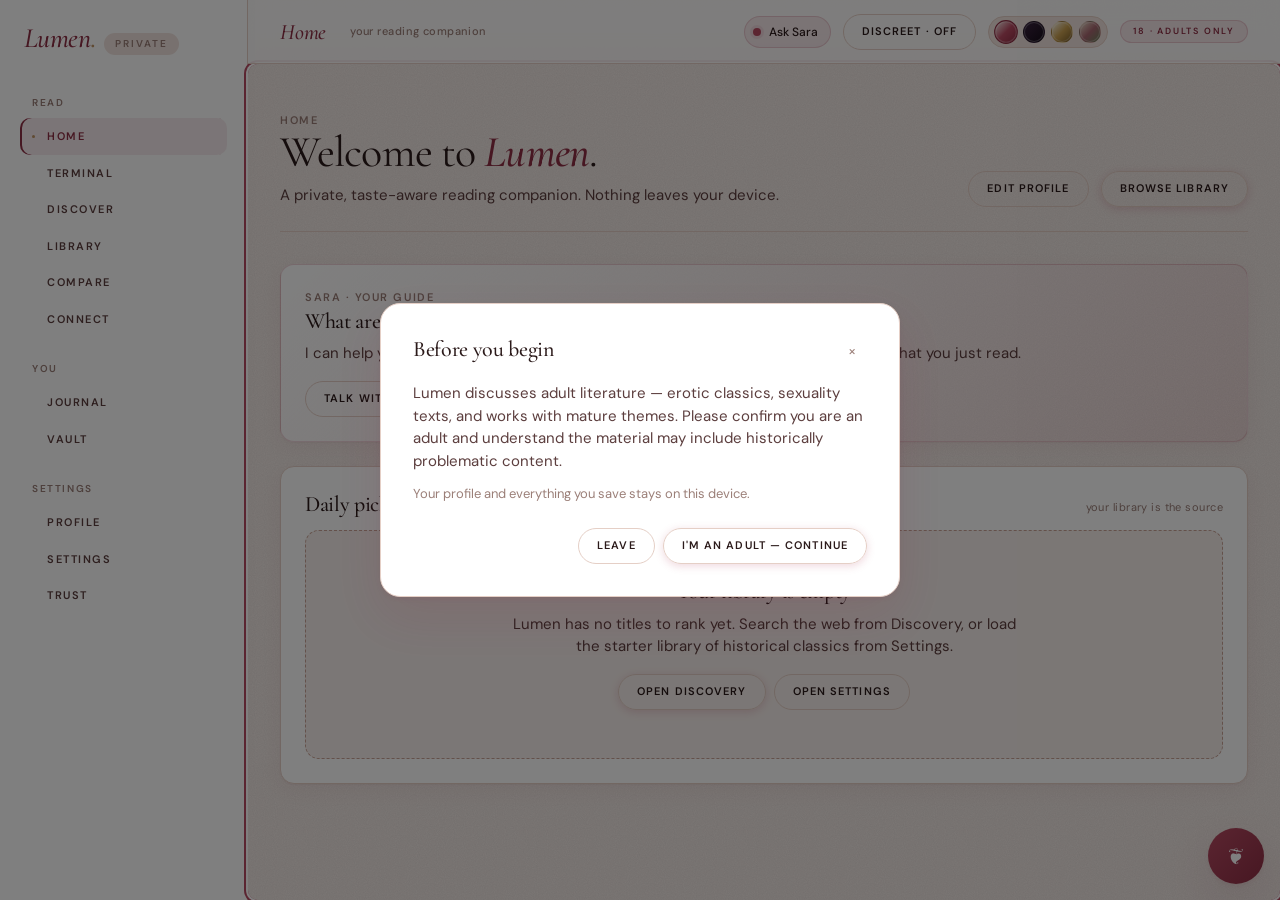
==== commit 078988fa: "Lumen Terminal scaffold (Batches 1-2) Adds a new /terminal route — a Bloomberg-style editorial analy" ====
--- a/index.html
+++ b/index.html
@@ -11,6 +11,7 @@
   <link rel="preconnect" href="https://fonts.gstatic.com" crossorigin />
   <link href="https://fonts.googleapis.com/css2?family=Cormorant+Garamond:ital,wght@0,300;0,400;0,500;0,600;1,400;1,500&family=DM+Sans:wght@300;400;500;600;700&family=JetBrains+Mono:wght@400;500&display=swap" rel="stylesheet" />
   <link rel="stylesheet" href="styles.css" />
+  <link rel="stylesheet" href="terminal.css" />
 </head>
 <body class="theme-rose">
   <a href="#view-root" class="skip-link">Skip to content</a>
@@ -26,6 +27,7 @@
   <script src="analysis.js"></script>
   <script src="discovery.js"></script>
   <script src="app.js"></script>
+  <script src="terminal.js"></script>
   <script src="sara-persona.js"></script>
   <script src="sara.js"></script>
 </body>
--- a/styles.css
+++ b/styles.css
@@ -4652,3 +4652,82 @@
 @media (max-width: 1024px) {
   .settings-page { grid-template-columns: 1fr; }
 }
+
+/* ============================================================
+   Sara appearance menu — preset swatches + upload.
+   Pops under the "✦" icon in the Sara head. Tight popover, not
+   a full modal.
+   ============================================================ */
+.sara-appearance-menu {
+  position: absolute;
+  top: 44px;
+  right: 8px;
+  z-index: 5;
+  background: var(--bg-raised);
+  border: 1px solid var(--border);
+  border-radius: var(--r-3);
+  box-shadow: var(--shadow-3);
+  padding: 8px;
+  display: grid;
+  grid-template-columns: repeat(3, 34px);
+  gap: 6px;
+  min-width: 140px;
+}
+.sara-appearance-swatch {
+  width: 34px; height: 34px;
+  border-radius: 50%;
+  border: 2px solid var(--border);
+  cursor: pointer;
+  display: inline-flex;
+  align-items: center;
+  justify-content: center;
+  font-family: var(--font-serif);
+  font-style: italic;
+  font-size: 14px;
+  color: var(--text-subtle);
+  transition: transform 120ms ease, border-color 120ms ease;
+}
+.sara-appearance-swatch:hover { transform: scale(1.08); border-color: var(--primary); }
+.sara-appearance-swatch.is-active { border-color: var(--accent); box-shadow: 0 0 0 2px var(--accent-soft, var(--primary-soft)); }
+.sara-appearance-upload,
+.sara-appearance-clear {
+  grid-column: 1 / -1;
+  font-family: var(--font-sans);
+  font-size: 11px;
+  letter-spacing: 0.1em;
+  text-transform: uppercase;
+  color: var(--text-muted);
+  border: 1px dashed var(--border);
+  background: transparent;
+  border-radius: var(--r-2);
+  padding: 6px 8px;
+  cursor: pointer;
+  text-align: center;
+}
+.sara-appearance-upload:hover,
+.sara-appearance-clear:hover {
+  border-style: solid;
+  color: var(--accent-deep);
+  border-color: var(--primary);
+}
+.sara-appearance-upload input { display: none; }
+
+/* Dark-background preset support — flip text/body colors so the
+   conversation stays readable on a dark chat backdrop. */
+.sara-panel.is-dark-bg .sara-body,
+.sara-panel.is-dark-bg .sara-pinned-tray,
+.sara-panel.is-dark-bg .sara-moods,
+.sara-panel.is-dark-bg .sara-quick-replies,
+.sara-panel.is-dark-bg .sara-compose {
+  background: transparent;
+}
+.sara-panel.is-dark-bg .chat-msg.from-them,
+.sara-panel.is-dark-bg .sara-share-card {
+  background: rgba(255,255,255,0.08);
+  color: #f2ecdf;
+  border-color: rgba(255,255,255,0.18);
+}
+.sara-panel.is-dark-bg .chat-msg.from-me {
+  background: rgba(255,255,255,0.14);
+  color: #f2ecdf;
+}
--- a/terminal.css
+++ b/terminal.css
@@ -0,0 +1,282 @@
+/* ============================================================
+   Lumen Terminal — scoped under .lumen-terminal so the dense
+   analytics styling never leaks into the rest of the app.
+   Inherits Lumen's theme tokens (rose / plum / pearl / botanical)
+   from body.theme-* — no independent theme switcher here.
+   ============================================================ */
+
+.lumen-terminal {
+  --t-border-faint: color-mix(in srgb, var(--border) 50%, transparent);
+  --t-panel-bg: var(--bg-raised);
+  --t-panel-alt: color-mix(in srgb, var(--primary-soft) 30%, var(--bg-raised));
+  --t-bg-sunk: var(--bg-sunken, var(--bg-sunk, var(--primary-soft)));
+  --t-gold: #c19565;
+  --t-sage: #7a8c6f;
+  --t-blush: #d98ea0;
+  display: flex;
+  flex-direction: column;
+  gap: var(--s-4);
+}
+
+/* ----- Command bar ----- */
+.lumen-terminal .term-cmd {
+  display: grid;
+  grid-template-columns: auto 1fr auto;
+  align-items: center;
+  gap: var(--s-5);
+  padding: 10px var(--s-4);
+  background: var(--t-panel-bg);
+  border: 1px solid var(--border);
+  border-radius: var(--r-3);
+  box-shadow: var(--shadow-1, 0 1px 3px rgba(0, 0, 0, 0.06));
+}
+.term-brand {
+  display: flex;
+  align-items: baseline;
+  gap: 10px;
+  min-width: 0;
+}
+.term-brand-mark {
+  font-family: var(--font-serif);
+  font-style: italic;
+  font-weight: 500;
+  font-size: 26px;
+  letter-spacing: -0.03em;
+  color: var(--accent-deep);
+  line-height: 1;
+}
+.term-brand-mark::after { content: "."; color: var(--t-gold); }
+.term-brand-sub {
+  font-family: var(--font-mono);
+  font-size: 9px;
+  letter-spacing: 0.2em;
+  text-transform: uppercase;
+  color: var(--text-mute);
+  font-weight: 600;
+}
+.term-brand-divider {
+  display: inline-block;
+  width: 1px;
+  height: 20px;
+  background: var(--border);
+}
+.term-brand-mode {
+  font-family: var(--font-serif);
+  font-style: italic;
+  font-size: 14px;
+  color: var(--text-muted);
+  white-space: nowrap;
+  overflow: hidden;
+  text-overflow: ellipsis;
+}
+
+/* Ticker */
+.term-ticker-wrap {
+  overflow: hidden;
+  white-space: nowrap;
+  font-family: var(--font-mono);
+  font-size: 11px;
+  color: var(--text-muted);
+  background: var(--t-bg-sunk);
+  border: 1px solid var(--t-border-faint);
+  border-radius: 999px;
+  padding: 6px 0;
+  position: relative;
+  min-width: 0;
+}
+.term-ticker-wrap::before,
+.term-ticker-wrap::after {
+  content: "";
+  position: absolute;
+  top: 0; bottom: 0;
+  width: 32px;
+  z-index: 2;
+  pointer-events: none;
+}
+.term-ticker-wrap::before { left: 0;  background: linear-gradient(90deg, var(--t-bg-sunk), transparent); }
+.term-ticker-wrap::after  { right: 0; background: linear-gradient(-90deg, var(--t-bg-sunk), transparent); }
+.term-ticker {
+  display: inline-block;
+  animation: termTick 90s linear infinite;
+  padding-left: 100%;
+  will-change: transform;
+}
+@keyframes termTick {
+  from { transform: translateX(0); }
+  to   { transform: translateX(-50%); }
+}
+.term-ticker-item {
+  display: inline-block;
+  padding: 0 24px;
+  border-right: 1px solid var(--t-border-faint);
+}
+.term-ticker-sym {
+  color: var(--accent-deep);
+  font-weight: 600;
+  margin-right: 8px;
+  letter-spacing: 0.04em;
+}
+.term-ticker-val {
+  color: var(--text);
+  font-weight: 600;
+  font-variant-numeric: tabular-nums;
+}
+.term-ticker-desc {
+  color: var(--t-sage);
+  font-style: italic;
+  font-family: var(--font-serif);
+  margin-left: 6px;
+  font-size: 12px;
+}
+.term-ticker-sub {
+  color: var(--text-mute);
+  margin-left: 10px;
+  font-size: 10px;
+  letter-spacing: 0.04em;
+}
+
+/* System status */
+.term-status {
+  display: flex;
+  align-items: center;
+  gap: 10px;
+  font-family: var(--font-mono);
+  font-size: 10px;
+  color: var(--text-mute);
+  letter-spacing: 0.08em;
+  text-transform: uppercase;
+  font-weight: 600;
+}
+.term-live-dot {
+  display: inline-block;
+  width: 7px; height: 7px;
+  background: var(--t-sage);
+  border-radius: 50%;
+  animation: termPulse 2s ease-in-out infinite;
+}
+@keyframes termPulse {
+  0%, 100% { opacity: 1; box-shadow: 0 0 0 0 rgba(122, 140, 111, 0.55); }
+  50% { opacity: 0.7; box-shadow: 0 0 0 5px rgba(122, 140, 111, 0); }
+}
+
+/* ----- KPI strip ----- */
+.term-kpi-strip {
+  display: grid;
+  grid-template-columns: repeat(6, 1fr);
+  gap: 10px;
+}
+@media (max-width: 1200px) { .term-kpi-strip { grid-template-columns: repeat(3, 1fr); } }
+@media (max-width: 640px)  { .term-kpi-strip { grid-template-columns: repeat(2, 1fr); } }
+
+.term-kpi-cell {
+  position: relative;
+  background: var(--t-panel-bg);
+  border: 1px solid var(--border);
+  border-radius: var(--r-3);
+  padding: 12px 14px;
+  overflow: hidden;
+  transition: transform 180ms ease, box-shadow 180ms ease;
+}
+.term-kpi-cell:hover {
+  transform: translateY(-2px);
+  box-shadow: 0 4px 14px -6px rgba(60, 38, 22, 0.18);
+}
+.term-kpi-cell::before {
+  content: "";
+  position: absolute;
+  left: 0; top: 0; bottom: 0;
+  width: 3px;
+  background: var(--accent);
+}
+.term-kpi-cell.tone-good::before   { background: var(--t-sage); }
+.term-kpi-cell.tone-gold::before   { background: var(--t-gold); }
+.term-kpi-cell.tone-blush::before  { background: var(--t-blush); }
+.term-kpi-cell.tone-violet::before { background: #8e6a94; }
+
+.term-kpi-label {
+  font-family: var(--font-mono);
+  font-size: 9px;
+  letter-spacing: 0.14em;
+  text-transform: uppercase;
+  color: var(--text-mute);
+  font-weight: 600;
+  margin-bottom: 6px;
+}
+.term-kpi-val {
+  font-family: var(--font-serif);
+  font-size: 28px;
+  font-weight: 500;
+  letter-spacing: -0.02em;
+  line-height: 1;
+  color: var(--text);
+  margin-bottom: 4px;
+  font-variant-numeric: tabular-nums;
+}
+.term-kpi-val em { font-style: italic; color: var(--accent-deep); }
+.term-kpi-val .unit {
+  font-size: 13px;
+  color: var(--text-mute);
+  font-weight: 400;
+  margin-left: 2px;
+  font-style: normal;
+}
+.term-kpi-sub {
+  font-size: 10px;
+  color: var(--text-mute);
+  letter-spacing: 0.02em;
+}
+
+/* ----- Subgenre distribution footer ----- */
+.term-dist-panel { overflow: hidden; }
+.term-dist-body {
+  padding: 12px;
+  display: grid;
+  grid-template-columns: repeat(auto-fill, minmax(160px, 1fr));
+  gap: 10px;
+}
+.term-genre-tile {
+  background: var(--t-bg-sunk);
+  border: 1px solid transparent;
+  border-radius: var(--r-2);
+  padding: 10px 12px;
+  cursor: pointer;
+  transition: border-color 160ms ease, background 160ms ease, transform 140ms ease;
+}
+.term-genre-tile:hover {
+  border-color: var(--border-bold, var(--border));
+  background: var(--bg-raised);
+  transform: translateY(-1px);
+}
+.term-genre-tile.is-active {
+  border-color: var(--accent);
+  background: color-mix(in srgb, var(--accent) 10%, var(--bg-raised));
+}
+.term-genre-name {
+  font-family: var(--font-serif);
+  font-size: 14px;
+  font-weight: 500;
+  line-height: 1.2;
+  margin-bottom: 6px;
+  color: var(--text);
+}
+.term-genre-stats {
+  display: flex;
+  justify-content: space-between;
+  align-items: baseline;
+}
+.term-genre-count {
+  font-family: var(--font-serif);
+  font-style: italic;
+  font-size: 22px;
+  font-weight: 500;
+  color: var(--accent-deep);
+  line-height: 1;
+  font-variant-numeric: tabular-nums;
+}
+.term-genre-avg {
+  font-family: var(--font-mono);
+  font-size: 9px;
+  color: var(--text-mute);
+  letter-spacing: 0.04em;
+  font-weight: 600;
+}
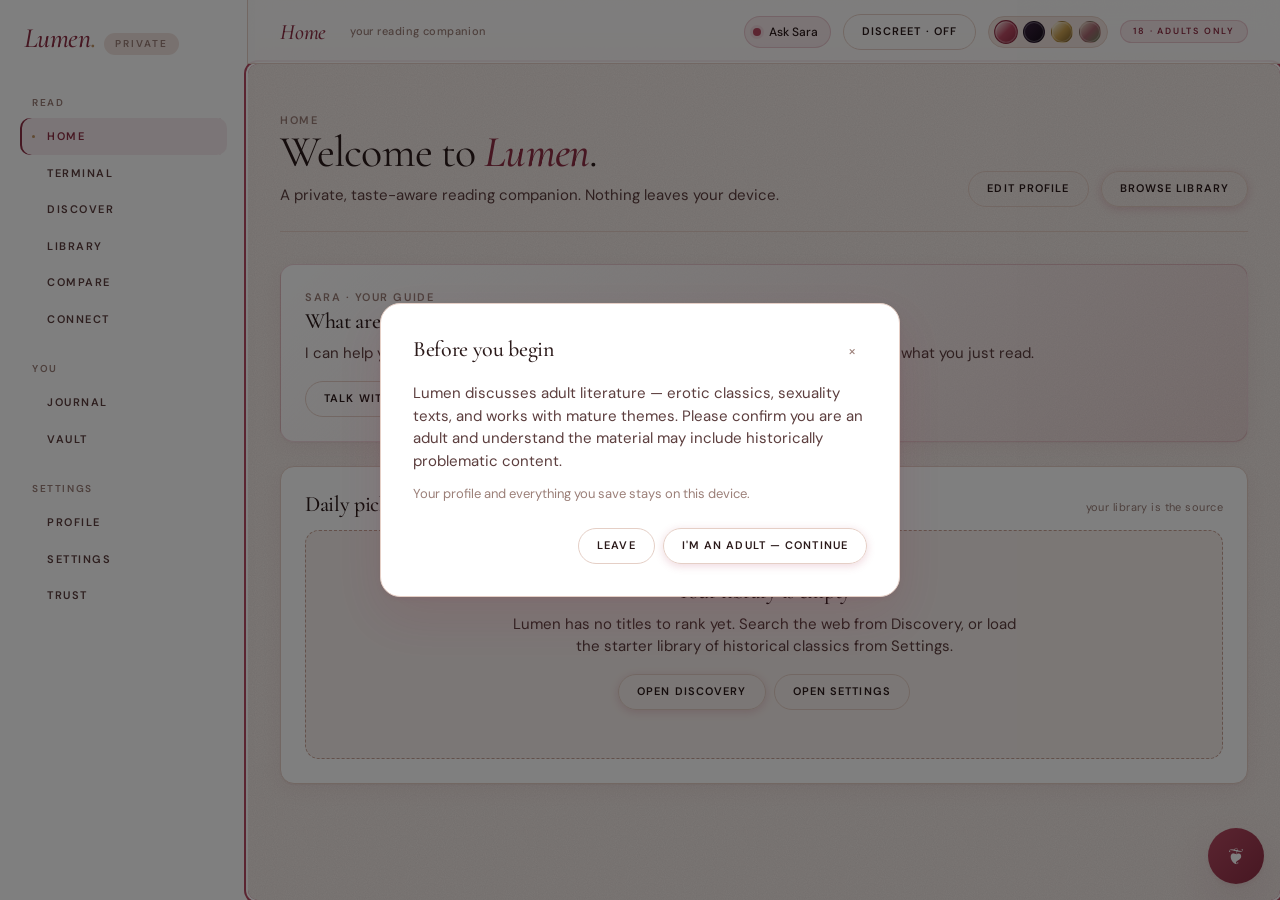
==== commit 58956600: "Batch 1: embeddings.js — Voyage AI semantic embedding module Introduce window.LumenEmbeddings with e" ====
--- a/index.html
+++ b/index.html
@@ -26,6 +26,7 @@
   <script src="engine.js"></script>
   <script src="analysis.js"></script>
   <script src="discovery.js"></script>
+  <script src="embeddings.js"></script>
   <script src="app.js"></script>
   <script src="terminal.js"></script>
   <script src="sara-persona.js"></script>
--- a/styles.css
+++ b/styles.css
@@ -4118,6 +4118,28 @@
   border: 1px solid var(--border-strong);
   background: linear-gradient(135deg, var(--bg-surface), var(--bg-sunk));
 }
+.cmp-slot.filled {
+  flex-direction: row;
+  align-items: flex-start;
+  gap: var(--s-3);
+}
+.cmp-slot-cover {
+  flex: 0 0 auto;
+  width: 56px;
+  height: 84px;
+  object-fit: cover;
+  object-position: center;
+  border-radius: var(--r-2);
+  background: var(--bg-sunk);
+  box-shadow: 0 2px 8px -4px rgba(60, 38, 22, 0.25);
+}
+.cmp-slot-body {
+  flex: 1 1 auto;
+  min-width: 0;
+  display: flex;
+  flex-direction: column;
+  gap: var(--s-2);
+}
 .cmp-slot.empty {
   background: transparent;
   border: 2px dashed var(--border);
@@ -4731,3 +4753,109 @@
   background: rgba(255,255,255,0.14);
   color: #f2ecdf;
 }
+
+/* ============================================================
+   Collapsible left nav — enabled on the Terminal route so the
+   dashboard gets the full width. A fixed pull-tab on the left
+   edge slides the sidebar back in as an overlay when needed.
+   ============================================================ */
+body[data-sidenav="hidden"] .app,
+body[data-sidenav="overlay"] .app {
+  grid-template-columns: 0 1fr;
+}
+body[data-sidenav="hidden"] .app-side {
+  overflow: hidden;
+  transform: translateX(-100%);
+  transition: transform 260ms var(--ease, ease), opacity 220ms ease;
+  pointer-events: none;
+}
+body[data-sidenav="overlay"] .app-side {
+  position: fixed;
+  top: 0;
+  left: 0;
+  width: var(--shell-sidebar);
+  height: 100vh;
+  z-index: 85;
+  transform: translateX(0);
+  transition: transform 260ms var(--ease, ease);
+  box-shadow: 0 24px 60px -24px rgba(60, 38, 22, 0.35);
+  overflow-y: auto;
+}
+/* Scrim stays invisible and click-through even in overlay mode —
+   the floating sidebar never darkens or blocks the Terminal so the
+   user can click nav-links and Terminal content freely. */
+body[data-sidenav="overlay"] #sidenav-scrim {
+  opacity: 0;
+  pointer-events: none;
+}
+body[data-sidenav="hidden"] .app-top {
+  grid-column: 1 / -1;
+}
+body[data-sidenav="hidden"] .app-main,
+body[data-sidenav="overlay"] .app-main {
+  grid-column: 1 / -1;
+}
+
+/* Pull-tab — visible any time the sidenav is in "hidden" mode.
+   Small arrow on the left edge, centred vertically. Glows on
+   hover so it's discoverable without shouting. */
+.sidenav-pulltab {
+  display: none;
+  position: fixed;
+  left: 0;
+  top: 50%;
+  transform: translateY(-50%);
+  z-index: 86;
+  width: 36px;
+  height: 96px;
+  border: 1px solid var(--accent-deep);
+  border-left: none;
+  border-radius: 0 var(--r-3) var(--r-3) 0;
+  background: var(--accent-deep);
+  color: #fff;
+  cursor: pointer;
+  font-family: var(--font-serif);
+  font-size: 32px;
+  font-weight: 600;
+  line-height: 1;
+  align-items: center;
+  justify-content: center;
+  padding: 0 4px 0 0;
+  transition: width 200ms var(--ease, ease), background 200ms ease, box-shadow 200ms ease;
+  box-shadow: 0 8px 28px -8px rgba(60, 38, 22, 0.45);
+  animation: sidenav-pulltab-pulse 2.6s ease-in-out infinite;
+}
+body[data-sidenav="hidden"] .sidenav-pulltab { display: inline-flex; }
+.sidenav-pulltab:hover {
+  width: 44px;
+  background: var(--accent);
+  box-shadow: 0 10px 32px -8px rgba(60, 38, 22, 0.55);
+  animation: none;
+}
+@keyframes sidenav-pulltab-pulse {
+  0%, 100% { box-shadow: 0 8px 28px -8px rgba(60, 38, 22, 0.45), 0 0 0 0 var(--accent-soft, rgba(184,74,98,0.35)); }
+  50%      { box-shadow: 0 8px 28px -8px rgba(60, 38, 22, 0.45), 0 0 0 10px transparent; }
+}
+
+/* Scrim — darkens the Terminal behind the sidebar overlay so
+   the user knows the nav is temporarily floating in front. */
+.sidenav-scrim {
+  position: fixed;
+  inset: 0;
+  background: color-mix(in srgb, var(--overlay, rgba(0, 0, 0, 0.4)) 70%, transparent);
+  z-index: 84;
+  opacity: 0;
+  pointer-events: none;
+  transition: opacity 220ms ease;
+}
+
+/* Give the Terminal the full width once the nav is gone —
+   override the global .page 1200px clamp for this route only. */
+body[data-sidenav="hidden"] .lumen-terminal,
+body[data-sidenav="overlay"] .lumen-terminal {
+  max-width: none;
+}
+/* Terminal is never page-clamped: it always expands to the
+   .app-main content box, even when the nav is visible on
+   narrow viewports. */
+.lumen-terminal { max-width: none; width: 100%; }
--- a/terminal.css
+++ b/terminal.css
@@ -1,282 +1,1262 @@
 /* ============================================================
-   Lumen Terminal — scoped under .lumen-terminal so the dense
-   analytics styling never leaks into the rest of the app.
-   Inherits Lumen's theme tokens (rose / plum / pearl / botanical)
-   from body.theme-* — no independent theme switcher here.
-   ============================================================ */
-
+   LUMEN TERMINAL — verbatim port of lumen_terminal.html
+   All styles scoped under .lumen-terminal so the port cannot
+   leak into the rest of the Lumen app. Theme tokens are declared
+   on the terminal root and overridden per body.theme-* class.
+
+   This file is the FIRST 500-line chunk of the port:
+     · Theme tokens (rose / plum / pearl / botanical)
+     · Root + reset + noise overlay
+     · Command bar (brand, ticker, theme switcher, sys status)
+     · Dashboard grid + panel base
+     · Left column (compass SVG, sliders, chip filters)
+
+   Subsequent chunks will add: KPI strip, charts row, data grid,
+   right column (detail / similar / insight), footer distribution,
+   toast, and responsive breakpoints.
+   ============================================================ */
+
+/* ============================================================
+   THEME TOKENS — terminal-local, default = rose
+   ============================================================ */
 .lumen-terminal {
-  --t-border-faint: color-mix(in srgb, var(--border) 50%, transparent);
-  --t-panel-bg: var(--bg-raised);
-  --t-panel-alt: color-mix(in srgb, var(--primary-soft) 30%, var(--bg-raised));
-  --t-bg-sunk: var(--bg-sunken, var(--bg-sunk, var(--primary-soft)));
-  --t-gold: #c19565;
-  --t-sage: #7a8c6f;
-  --t-blush: #d98ea0;
-  display: flex;
-  flex-direction: column;
-  gap: var(--s-4);
-}
-
-/* ----- Command bar ----- */
-.lumen-terminal .term-cmd {
+  --bg-base: #f7ece6; --bg-surface: #fdf8f4; --bg-sunk: #f0e0d8; --bg-deep: #e5cec3;
+  --panel-bg: #ffffff; --panel-alt: #faf3ee;
+  --border: #e2c9bd; --border-strong: #b88c7c; --border-faint: #eddfd6;
+  --text: #261816; --text-soft: #553a34; --text-mute: #8f746c; --text-dim: #b09b93;
+  --accent: #b84a62; --accent-deep: #8e2e44; --accent-soft: rgba(184,74,98,0.10); --accent-mid: rgba(184,74,98,0.22);
+  --gold: #c19565; --gold-deep: #9a7545; --gold-soft: rgba(193,149,101,0.14);
+  --sage: #7a8c6f; --sage-soft: rgba(122,140,111,0.12);
+  --warn: #c17c3c; --warn-soft: rgba(193,124,60,0.15);
+  --danger: #a63a3a; --danger-soft: rgba(166,58,58,0.12);
+  --violet: #8e6a94; --violet-soft: rgba(142,106,148,0.12);
+  --blush: #d98ea0;
+  --grid-line: rgba(184,140,124,0.18);
+  --shadow-soft: 0 1px 2px rgba(139,68,68,0.04), 0 4px 16px rgba(139,68,68,0.06);
+  --shadow-lift: 0 2px 6px rgba(139,68,68,0.10), 0 16px 36px rgba(139,68,68,0.08);
+}
+
+body.theme-plum .lumen-terminal {
+  --bg-base: #1a0f1d; --bg-surface: #241428; --bg-sunk: #1d1020; --bg-deep: #140a17;
+  --panel-bg: #26172a; --panel-alt: #1f1224;
+  --border: #3c2342; --border-strong: #5a3a63; --border-faint: #2d1a32;
+  --text: #f5e7eb; --text-soft: #d4b8c1; --text-mute: #a58596; --text-dim: #7a6570;
+  --accent: #e0829a; --accent-deep: #c05d78; --accent-soft: rgba(224,130,154,0.10); --accent-mid: rgba(224,130,154,0.28);
+  --gold: #d4a574; --gold-deep: #b38855; --gold-soft: rgba(212,165,116,0.14);
+  --sage: #9cb89a; --sage-soft: rgba(156,184,154,0.14);
+  --warn: #e0a060; --warn-soft: rgba(224,160,96,0.16);
+  --danger: #e07070; --danger-soft: rgba(224,112,112,0.14);
+  --violet: #b89bc0; --violet-soft: rgba(184,155,192,0.14);
+  --blush: #e8a5b6;
+  --grid-line: rgba(212,184,193,0.12);
+  --shadow-soft: 0 1px 2px rgba(0,0,0,0.3), 0 4px 16px rgba(0,0,0,0.3);
+  --shadow-lift: 0 2px 6px rgba(0,0,0,0.4), 0 16px 36px rgba(0,0,0,0.35);
+}
+
+body.theme-pearl .lumen-terminal {
+  --bg-base: #f7f0de; --bg-surface: #fdf9ec; --bg-sunk: #ede2c5; --bg-deep: #dfd0a8;
+  --panel-bg: #ffffff; --panel-alt: #faf4e3;
+  --border: #d9c694; --border-strong: #a68a4c; --border-faint: #e8dab4;
+  --text: #2d2416; --text-soft: #5c4d32; --text-mute: #9c8a66; --text-dim: #bfae8a;
+  --accent: #9c7a3c; --accent-deep: #7a5c28; --accent-soft: rgba(156,122,60,0.10); --accent-mid: rgba(156,122,60,0.22);
+  --gold: #c9a050; --gold-deep: #a68236; --gold-soft: rgba(201,160,80,0.14);
+  --sage: #8a9c70; --sage-soft: rgba(138,156,112,0.12);
+  --warn: #b88a3c; --warn-soft: rgba(184,138,60,0.15);
+  --danger: #a85040; --danger-soft: rgba(168,80,64,0.12);
+  --violet: #9c7a94; --violet-soft: rgba(156,122,148,0.12);
+  --blush: #d99880;
+  --grid-line: rgba(166,138,76,0.18);
+  --shadow-soft: 0 1px 2px rgba(120,90,30,0.05), 0 4px 16px rgba(120,90,30,0.07);
+  --shadow-lift: 0 2px 6px rgba(120,90,30,0.10), 0 16px 36px rgba(120,90,30,0.09);
+}
+
+body.theme-botanical .lumen-terminal {
+  --bg-base: #eae4d4; --bg-surface: #f5efdf; --bg-sunk: #ddd3b9; --bg-deep: #c4b799;
+  --panel-bg: #ffffff; --panel-alt: #f0e9d4;
+  --border: #c4b797; --border-strong: #8a7856; --border-faint: #d7cdad;
+  --text: #22281c; --text-soft: #4a5240; --text-mute: #8a8e78; --text-dim: #a5a888;
+  --accent: #a86670; --accent-deep: #7d4450; --accent-soft: rgba(168,102,112,0.10); --accent-mid: rgba(168,102,112,0.22);
+  --gold: #b89a60; --gold-deep: #8f7744; --gold-soft: rgba(184,154,96,0.14);
+  --sage: #6a7e5a; --sage-soft: rgba(106,126,90,0.14);
+  --warn: #b87244; --warn-soft: rgba(184,114,68,0.15);
+  --danger: #a65040; --danger-soft: rgba(166,80,64,0.12);
+  --violet: #7a6984; --violet-soft: rgba(122,105,132,0.12);
+  --blush: #c5918b;
+  --grid-line: rgba(138,120,86,0.18);
+  --shadow-soft: 0 1px 2px rgba(60,70,40,0.05), 0 4px 16px rgba(60,70,40,0.07);
+  --shadow-lift: 0 2px 6px rgba(60,70,40,0.10), 0 16px 36px rgba(60,70,40,0.09);
+}
+
+/* ============================================================
+   ROOT — body-equivalent rules applied to .lumen-terminal
+   ============================================================ */
+.lumen-terminal {
+  background: var(--bg-base);
+  color: var(--text);
+  font-family: 'DM Sans', -apple-system, system-ui, sans-serif;
+  font-size: 13px;
+  line-height: 1.45;
+  -webkit-font-smoothing: antialiased;
+  position: relative;
+  min-height: 100%;
+  transition: background-color 0.4s ease;
+}
+.lumen-terminal *,
+.lumen-terminal *::before,
+.lumen-terminal *::after {
+  box-sizing: border-box;
+}
+
+/* Subtle SVG noise overlay — covers the terminal area only.
+   Reference uses position:fixed on body; we use absolute on the
+   terminal root so the overlay doesn't bleed into sidebar/topbar. */
+.lumen-terminal::before {
+  content: '';
+  position: absolute;
+  inset: 0;
+  background-image: url("data:image/svg+xml,%3Csvg xmlns='http://www.w3.org/2000/svg' width='120' height='120' viewBox='0 0 120 120'%3E%3Cfilter id='n'%3E%3CfeTurbulence type='fractalNoise' baseFrequency='0.9' numOctaves='2' stitchTiles='stitch'/%3E%3CfeColorMatrix values='0 0 0 0 0 0 0 0 0 0 0 0 0 0 0 0 0 0 0.03 0'/%3E%3C/filter%3E%3Crect width='100%25' height='100%25' filter='url(%23n)'/%3E%3C/svg%3E");
+  opacity: 0.5;
+  pointer-events: none;
+  z-index: 1;
+  mix-blend-mode: multiply;
+}
+body.theme-plum .lumen-terminal::before { mix-blend-mode: overlay; opacity: 0.3; }
+
+.lumen-terminal .wrap { position: relative; z-index: 2; }
+
+/* ============================================================
+   COMMAND BAR
+   ============================================================ */
+.lumen-terminal .command-bar {
   display: grid;
-  grid-template-columns: auto 1fr auto;
+  grid-template-columns: auto 1fr auto auto;
   align-items: center;
-  gap: var(--s-5);
-  padding: 10px var(--s-4);
-  background: var(--t-panel-bg);
-  border: 1px solid var(--border);
-  border-radius: var(--r-3);
-  box-shadow: var(--shadow-1, 0 1px 3px rgba(0, 0, 0, 0.06));
-}
-.term-brand {
+  gap: 20px;
+  padding: 10px 20px;
+  background: var(--panel-bg);
+  border-bottom: 1px solid var(--border);
+  position: sticky;
+  top: 0;
+  z-index: 50;
+  backdrop-filter: blur(12px);
+}
+
+.lumen-terminal .brand {
   display: flex;
   align-items: baseline;
   gap: 10px;
-  min-width: 0;
-}
-.term-brand-mark {
-  font-family: var(--font-serif);
-  font-style: italic;
-  font-weight: 500;
-  font-size: 26px;
-  letter-spacing: -0.03em;
+}
+.lumen-terminal .brand-mark {
+  font-family: 'Cormorant Garamond', serif;
+  font-style: italic;
+  font-weight: 500;
+  font-size: 28px;
+  letter-spacing: -0.04em;
   color: var(--accent-deep);
   line-height: 1;
 }
-.term-brand-mark::after { content: "."; color: var(--t-gold); }
-.term-brand-sub {
-  font-family: var(--font-mono);
-  font-size: 9px;
-  letter-spacing: 0.2em;
-  text-transform: uppercase;
-  color: var(--text-mute);
-  font-weight: 600;
-}
-.term-brand-divider {
-  display: inline-block;
+.lumen-terminal .brand-mark::after { content: '.'; color: var(--gold); }
+.lumen-terminal .brand-sub {
+  font-size: 9px;
+  letter-spacing: 0.22em;
+  text-transform: uppercase;
+  color: var(--text-mute);
+  font-weight: 600;
+  font-family: 'JetBrains Mono', monospace;
+}
+.lumen-terminal .brand-divider {
   width: 1px;
-  height: 20px;
+  height: 22px;
   background: var(--border);
 }
-.term-brand-mode {
-  font-family: var(--font-serif);
-  font-style: italic;
-  font-size: 14px;
-  color: var(--text-muted);
-  white-space: nowrap;
-  overflow: hidden;
-  text-overflow: ellipsis;
-}
-
-/* Ticker */
-.term-ticker-wrap {
+.lumen-terminal .brand-mode {
+  font-family: 'Cormorant Garamond', serif;
+  font-style: italic;
+  font-size: 15px;
+  color: var(--text-soft);
+}
+
+/* Ticker — animated marquee, top-fit titles */
+.lumen-terminal .ticker-wrap {
   overflow: hidden;
   white-space: nowrap;
-  font-family: var(--font-mono);
+  font-family: 'JetBrains Mono', monospace;
   font-size: 11px;
-  color: var(--text-muted);
-  background: var(--t-bg-sunk);
-  border: 1px solid var(--t-border-faint);
+  letter-spacing: 0.02em;
+  color: var(--text-soft);
+  background: var(--bg-sunk);
+  border: 1px solid var(--border-faint);
   border-radius: 999px;
   padding: 6px 0;
   position: relative;
-  min-width: 0;
-}
-.term-ticker-wrap::before,
-.term-ticker-wrap::after {
-  content: "";
+}
+.lumen-terminal .ticker-wrap::before,
+.lumen-terminal .ticker-wrap::after {
+  content: '';
   position: absolute;
   top: 0; bottom: 0;
   width: 32px;
   z-index: 2;
   pointer-events: none;
 }
-.term-ticker-wrap::before { left: 0;  background: linear-gradient(90deg, var(--t-bg-sunk), transparent); }
-.term-ticker-wrap::after  { right: 0; background: linear-gradient(-90deg, var(--t-bg-sunk), transparent); }
-.term-ticker {
+.lumen-terminal .ticker-wrap::before { left: 0; background: linear-gradient(90deg, var(--bg-sunk), transparent); }
+.lumen-terminal .ticker-wrap::after  { right: 0; background: linear-gradient(-90deg, var(--bg-sunk), transparent); }
+.lumen-terminal .ticker {
   display: inline-block;
-  animation: termTick 90s linear infinite;
+  animation: lumen-term-tick 60s linear infinite;
   padding-left: 100%;
-  will-change: transform;
-}
-@keyframes termTick {
+}
+@keyframes lumen-term-tick {
   from { transform: translateX(0); }
-  to   { transform: translateX(-50%); }
-}
-.term-ticker-item {
+  to   { transform: translateX(-100%); }
+}
+.lumen-terminal .ticker-item {
   display: inline-block;
-  padding: 0 24px;
-  border-right: 1px solid var(--t-border-faint);
-}
-.term-ticker-sym {
+  padding: 0 28px;
+  border-right: 1px solid var(--border-faint);
+}
+.lumen-terminal .ticker-symbol {
   color: var(--accent-deep);
   font-weight: 600;
-  margin-right: 8px;
-  letter-spacing: 0.04em;
-}
-.term-ticker-val {
-  color: var(--text);
-  font-weight: 600;
-  font-variant-numeric: tabular-nums;
-}
-.term-ticker-desc {
-  color: var(--t-sage);
-  font-style: italic;
-  font-family: var(--font-serif);
-  margin-left: 6px;
-  font-size: 12px;
-}
-.term-ticker-sub {
-  color: var(--text-mute);
-  margin-left: 10px;
-  font-size: 10px;
-  letter-spacing: 0.04em;
-}
-
-/* System status */
-.term-status {
+  margin-right: 6px;
+}
+.lumen-terminal .ticker-val   { color: var(--text); font-weight: 500; }
+.lumen-terminal .ticker-delta { color: var(--sage); margin-left: 4px; }
+.lumen-terminal .ticker-delta.neg { color: var(--warn); }
+
+/* Theme switcher — four palette dots */
+.lumen-terminal .theme-switcher {
+  display: flex;
+  gap: 5px;
+  padding: 4px;
+  background: var(--bg-sunk);
+  border: 1px solid var(--border-faint);
+  border-radius: 999px;
+}
+.lumen-terminal .theme-dot {
+  width: 18px; height: 18px;
+  border-radius: 50%;
+  border: 2px solid transparent;
+  cursor: pointer;
+  transition: transform 0.15s, border-color 0.2s;
+}
+.lumen-terminal .theme-dot:hover { transform: scale(1.12); }
+.lumen-terminal .theme-dot.active { border-color: var(--accent-deep); transform: scale(1.08); }
+.lumen-terminal .theme-dot[data-theme="rose"]      { background: linear-gradient(135deg, #f9f0ec, #b84a62); }
+.lumen-terminal .theme-dot[data-theme="plum"]      { background: linear-gradient(135deg, #3a2340, #e0829a); }
+.lumen-terminal .theme-dot[data-theme="pearl"]     { background: linear-gradient(135deg, #faf6ef, #c9a050); }
+.lumen-terminal .theme-dot[data-theme="botanical"] { background: linear-gradient(135deg, #d4c6a7, #6a7e5a); }
+
+/* System status — live dot + clock + count */
+.lumen-terminal .sys-status {
   display: flex;
   align-items: center;
   gap: 10px;
-  font-family: var(--font-mono);
+  font-family: 'JetBrains Mono', monospace;
   font-size: 10px;
   color: var(--text-mute);
   letter-spacing: 0.08em;
   text-transform: uppercase;
   font-weight: 600;
 }
-.term-live-dot {
+.lumen-terminal .live-dot {
   display: inline-block;
   width: 7px; height: 7px;
-  background: var(--t-sage);
+  background: var(--sage);
   border-radius: 50%;
-  animation: termPulse 2s ease-in-out infinite;
-}
-@keyframes termPulse {
-  0%, 100% { opacity: 1; box-shadow: 0 0 0 0 rgba(122, 140, 111, 0.55); }
-  50% { opacity: 0.7; box-shadow: 0 0 0 5px rgba(122, 140, 111, 0); }
-}
-
-/* ----- KPI strip ----- */
-.term-kpi-strip {
+  animation: lumen-term-pulse 2s ease-in-out infinite;
+}
+@keyframes lumen-term-pulse {
+  0%, 100% { opacity: 1;   box-shadow: 0 0 0 0   rgba(122,140,111,0.55); }
+  50%      { opacity: 0.7; box-shadow: 0 0 0 5px rgba(122,140,111,0); }
+}
+
+/* ============================================================
+   DASHBOARD GRID — 3 columns (left taste / centre / right detail)
+   ============================================================ */
+.lumen-terminal .dashboard {
+  display: grid;
+  grid-template-columns: 280px 1fr 320px;
+  gap: 14px;
+  padding: 14px;
+  max-width: 1800px;
+  margin: 0 auto;
+  align-items: stretch;
+}
+
+/* ============================================================
+   PANEL BASE
+   ============================================================ */
+.lumen-terminal .panel {
+  background: var(--panel-bg);
+  border: 1px solid var(--border);
+  border-radius: 10px;
+  overflow: hidden;
+  box-shadow: var(--shadow-soft);
+}
+.lumen-terminal .panel-head {
+  display: flex;
+  align-items: center;
+  justify-content: space-between;
+  padding: 5px 3.5px;
+  background: var(--panel-alt);
+  border-bottom: 1px solid var(--border-faint);
+}
+.lumen-terminal .panel-title {
+  font-family: 'JetBrains Mono', monospace;
+  font-size: 10px;
+  letter-spacing: 0.14em;
+  text-transform: uppercase;
+  color: var(--text-soft);
+  font-weight: 600;
+}
+.lumen-terminal .panel-title::before {
+  content: '▸';
+  color: var(--gold);
+  margin-right: 6px;
+  font-weight: 700;
+}
+.lumen-terminal .panel-sub {
+  font-family: 'Cormorant Garamond', serif;
+  font-style: italic;
+  font-size: 12px;
+  color: var(--accent-deep);
+}
+.lumen-terminal .panel-body { padding: 6px 3.5px; }
+.lumen-terminal .panel-body.compact { padding: 4px 2.5px; }
+.lumen-terminal .panel-body.flush   { padding: 0; }
+
+/* ============================================================
+   LEFT COLUMN — taste profile + filters
+   ============================================================ */
+.lumen-terminal .left-col { display: flex; flex-direction: column; gap: 14px; }
+
+.lumen-terminal .profile-panel .panel-body {
+  display: flex;
+  flex-direction: column;
+  gap: 7px;
+}
+.lumen-terminal .taste-compass {
+  position: relative;
+  padding: 2px;
+}
+.lumen-terminal .compass-label {
+  text-align: center;
+  font-family: 'Cormorant Garamond', serif;
+  font-style: italic;
+  font-size: 13px;
+  color: var(--text-mute);
+  margin-bottom: 2px;
+}
+.lumen-terminal .compass-svg { width: 100%; height: 220px; display: block; }
+.lumen-terminal .compass-axis { stroke: var(--grid-line); stroke-width: 1; fill: none; }
+.lumen-terminal .compass-ring { stroke: var(--border-faint); stroke-width: 1; fill: none; }
+.lumen-terminal .compass-label-text {
+  font-family: 'JetBrains Mono', monospace;
+  font-size: 8px;
+  letter-spacing: 0.1em;
+  fill: var(--text-mute);
+  text-transform: uppercase;
+  font-weight: 600;
+}
+.lumen-terminal .compass-val {
+  font-family: 'JetBrains Mono', monospace;
+  font-size: 9px;
+  fill: var(--text-dim);
+}
+.lumen-terminal .compass-shape {
+  fill: var(--accent-soft);
+  stroke: var(--accent-deep);
+  stroke-width: 1.5;
+  stroke-linejoin: round;
+  opacity: 0.9;
+}
+.lumen-terminal .compass-point {
+  fill: var(--accent-deep);
+  stroke: var(--panel-bg);
+  stroke-width: 1.5;
+}
+
+/* Slider mini — six 1-5 sliders for profile axes */
+.lumen-terminal .slider-mini {
+  display: grid;
+  grid-template-columns: 80px 1fr 24px;
+  gap: 8px;
+  align-items: center;
+  padding: 2px 0;
+}
+.lumen-terminal .slider-mini-label {
+  font-family: 'JetBrains Mono', monospace;
+  font-size: 9px;
+  letter-spacing: 0.08em;
+  text-transform: uppercase;
+  color: var(--text-mute);
+  font-weight: 600;
+}
+.lumen-terminal .slider-mini input[type="range"] {
+  -webkit-appearance: none;
+  appearance: none;
+  width: 100%;
+  height: 3px;
+  background: linear-gradient(90deg, var(--bg-deep), var(--accent-mid));
+  border-radius: 3px;
+  outline: none;
+}
+.lumen-terminal .slider-mini input[type="range"]::-webkit-slider-thumb {
+  -webkit-appearance: none;
+  width: 12px; height: 12px;
+  background: var(--accent-deep);
+  border-radius: 50%;
+  cursor: pointer;
+  border: 2px solid var(--panel-bg);
+  box-shadow: 0 0 0 1px var(--border-strong);
+}
+.lumen-terminal .slider-mini input[type="range"]::-moz-range-thumb {
+  width: 12px; height: 12px;
+  background: var(--accent-deep);
+  border-radius: 50%;
+  cursor: pointer;
+  border: 2px solid var(--panel-bg);
+}
+.lumen-terminal .slider-mini-val {
+  font-family: 'Cormorant Garamond', serif;
+  font-style: italic;
+  font-size: 14px;
+  color: var(--accent-deep);
+  font-weight: 500;
+  text-align: right;
+}
+
+/* Filter chips — tone + dynamic toggle pills */
+.lumen-terminal .filter-section {
+  padding-top: 5px;
+  border-top: 1px dashed var(--border-faint);
+}
+.lumen-terminal .filter-section-label {
+  font-family: 'JetBrains Mono', monospace;
+  font-size: 9px;
+  letter-spacing: 0.1em;
+  text-transform: uppercase;
+  color: var(--text-mute);
+  font-weight: 600;
+  margin-bottom: 3px;
+}
+.lumen-terminal .chip-row {
+  display: flex;
+  flex-wrap: wrap;
+  gap: 4px;
+}
+.lumen-terminal .chip {
+  font-size: 10px;
+  padding: 3px 8px;
+  border-radius: 999px;
+  background: var(--bg-sunk);
+  border: 1px solid var(--border-faint);
+  color: var(--text-soft);
+  cursor: pointer;
+  transition: all 0.15s;
+  user-select: none;
+  font-weight: 500;
+}
+.lumen-terminal .chip:hover {
+  border-color: var(--border-strong);
+  color: var(--text);
+}
+.lumen-terminal .chip.active {
+  background: var(--accent-deep);
+  color: #fff;
+  border-color: var(--accent-deep);
+  box-shadow: 0 1px 4px var(--accent-mid);
+}
+
+/* ============================================================
+   CENTRE COLUMN — KPIs, charts, grid
+   ============================================================ */
+.lumen-terminal .centre-col {
+  display: flex;
+  flex-direction: column;
+  gap: 14px;
+  min-width: 0;
+}
+
+/* ---- KPI strip — six cells, sparkline anchored bottom-right ---- */
+.lumen-terminal .kpi-strip {
   display: grid;
   grid-template-columns: repeat(6, 1fr);
   gap: 10px;
 }
-@media (max-width: 1200px) { .term-kpi-strip { grid-template-columns: repeat(3, 1fr); } }
-@media (max-width: 640px)  { .term-kpi-strip { grid-template-columns: repeat(2, 1fr); } }
-
-.term-kpi-cell {
+.lumen-terminal .kpi-cell {
+  background: var(--panel-bg);
+  border: 1px solid var(--border);
+  border-radius: 10px;
+  padding: 7px 12px 8px;
   position: relative;
-  background: var(--t-panel-bg);
-  border: 1px solid var(--border);
-  border-radius: var(--r-3);
-  padding: 12px 14px;
   overflow: hidden;
-  transition: transform 180ms ease, box-shadow 180ms ease;
-}
-.term-kpi-cell:hover {
+  transition: transform 0.18s, box-shadow 0.18s;
+  box-shadow: var(--shadow-soft);
+}
+.lumen-terminal .kpi-cell:hover {
   transform: translateY(-2px);
-  box-shadow: 0 4px 14px -6px rgba(60, 38, 22, 0.18);
-}
-.term-kpi-cell::before {
-  content: "";
+  box-shadow: var(--shadow-lift);
+}
+.lumen-terminal .kpi-cell::before {
+  content: '';
   position: absolute;
   left: 0; top: 0; bottom: 0;
   width: 3px;
   background: var(--accent);
 }
-.term-kpi-cell.tone-good::before   { background: var(--t-sage); }
-.term-kpi-cell.tone-gold::before   { background: var(--t-gold); }
-.term-kpi-cell.tone-blush::before  { background: var(--t-blush); }
-.term-kpi-cell.tone-violet::before { background: #8e6a94; }
-
-.term-kpi-label {
-  font-family: var(--font-mono);
+.lumen-terminal .kpi-cell.good::before   { background: var(--sage); }
+.lumen-terminal .kpi-cell.warn::before   { background: var(--warn); }
+.lumen-terminal .kpi-cell.gold::before   { background: var(--gold); }
+.lumen-terminal .kpi-cell.violet::before { background: var(--violet); }
+.lumen-terminal .kpi-cell.blush::before  { background: var(--blush); }
+
+.lumen-terminal .kpi-cell-label {
+  font-family: 'JetBrains Mono', monospace;
   font-size: 9px;
   letter-spacing: 0.14em;
   text-transform: uppercase;
   color: var(--text-mute);
   font-weight: 600;
-  margin-bottom: 6px;
-}
-.term-kpi-val {
-  font-family: var(--font-serif);
-  font-size: 28px;
+  margin-bottom: 2px;
+}
+.lumen-terminal .kpi-cell-val {
+  font-family: 'Cormorant Garamond', serif;
+  font-size: 22px;
   font-weight: 500;
   letter-spacing: -0.02em;
   line-height: 1;
   color: var(--text);
-  margin-bottom: 4px;
-  font-variant-numeric: tabular-nums;
-}
-.term-kpi-val em { font-style: italic; color: var(--accent-deep); }
-.term-kpi-val .unit {
+  margin-bottom: 1px;
+}
+.lumen-terminal .kpi-cell-val em { font-style: italic; color: var(--accent-deep); }
+.lumen-terminal .kpi-cell-val .unit {
   font-size: 13px;
   color: var(--text-mute);
   font-weight: 400;
   margin-left: 2px;
-  font-style: normal;
-}
-.term-kpi-sub {
+}
+.lumen-terminal .kpi-cell-sub {
+  display: flex;
+  align-items: center;
+  gap: 4px;
   font-size: 10px;
   color: var(--text-mute);
-  letter-spacing: 0.02em;
-}
-
-/* ----- Subgenre distribution footer ----- */
-.term-dist-panel { overflow: hidden; }
-.term-dist-body {
-  padding: 12px;
+}
+.lumen-terminal .kpi-delta {
+  font-family: 'JetBrains Mono', monospace;
+  font-weight: 600;
+  font-size: 10px;
+}
+.lumen-terminal .kpi-delta.up   { color: var(--sage); }
+.lumen-terminal .kpi-delta.down { color: var(--warn); }
+.lumen-terminal .kpi-spark {
+  position: absolute;
+  bottom: 6px;
+  right: 8px;
+  width: 44px;
+  height: 18px;
+  opacity: 0.55;
+}
+
+/* ============================================================
+   CHARTS ROW — bar charts (heatmap removed; .charts-row-2col
+   variant collapses the row to two equal columns)
+   ============================================================ */
+.lumen-terminal .charts-row {
+  display: grid;
+  grid-template-columns: 1.2fr 1fr 1fr;
+  gap: 14px;
+  align-items: stretch;
+}
+.lumen-terminal .charts-row.charts-row-2col {
+  grid-template-columns: 1fr 1fr;
+}
+.lumen-terminal .charts-row > .panel {
+  display: flex;
+  flex-direction: column;
+}
+.lumen-terminal .charts-row > .panel > .barchart {
+  flex: 1 1 auto;
+  display: flex;
+  flex-direction: column;
+  justify-content: space-between;
+}
+
+/* Heat × Explicit matrix */
+.lumen-terminal .heatmap-wrap { padding: 6px 3.5px 7px; }
+.lumen-terminal .heatmap-row {
+  display: grid;
+  grid-template-columns: 90px repeat(5, 1fr);
+  gap: 3px;
+  align-items: center;
+  margin-bottom: 3px;
+}
+.lumen-terminal .heatmap-row.hdr {
+  margin-bottom: 6px;
+  font-family: 'JetBrains Mono', monospace;
+  font-size: 9px;
+  letter-spacing: 0.1em;
+  text-transform: uppercase;
+  color: var(--text-mute);
+  font-weight: 600;
+}
+.lumen-terminal .heatmap-row.hdr > div:not(:first-child) { text-align: center; }
+.lumen-terminal .heatmap-row-label {
+  font-family: 'JetBrains Mono', monospace;
+  font-size: 9px;
+  letter-spacing: 0.08em;
+  text-transform: uppercase;
+  color: var(--text-soft);
+  font-weight: 600;
+}
+.lumen-terminal .heatmap-cell {
+  height: 24px;
+  border-radius: 4px;
+  display: flex;
+  align-items: center;
+  justify-content: center;
+  font-family: 'JetBrains Mono', monospace;
+  font-size: 10px;
+  font-weight: 600;
+  cursor: default;
+  transition: transform 0.12s;
+}
+.lumen-terminal .heatmap-cell:hover {
+  transform: scale(1.08);
+  outline: 1px solid var(--border-strong);
+}
+.lumen-terminal .heatmap-cell.empty {
+  background: var(--bg-sunk);
+  color: var(--text-dim);
+}
+
+/* Bar charts — trope + era */
+.lumen-terminal .barchart { padding: 3px 3.5px; }
+.lumen-terminal .bar-row {
+  display: grid;
+  grid-template-columns: 110px 1fr 34px;
+  align-items: center;
+  gap: 8px;
+  padding: 2px 0;
+  border-radius: 4px;
+  transition: background 0.12s;
+}
+.lumen-terminal .bar-row.interactive { cursor: pointer; }
+.lumen-terminal .bar-row.interactive:hover {
+  background: var(--bg-sunk);
+}
+.lumen-terminal .bar-row.selected .bar-label {
+  font-weight: 700;
+  color: var(--accent-deep);
+}
+.lumen-terminal .bar-row.selected .bar-track {
+  outline: 1px solid var(--accent-deep);
+  outline-offset: 1px;
+}
+.lumen-terminal .bar-row.selected .bar-val {
+  color: var(--accent-deep);
+}
+.lumen-terminal .bar-label {
+  font-size: 10px;
+  color: var(--text-soft);
+  overflow: hidden;
+  text-overflow: ellipsis;
+  white-space: nowrap;
+  font-weight: 500;
+}
+.lumen-terminal .bar-track {
+  height: 14px;
+  background: var(--bg-sunk);
+  border-radius: 3px;
+  overflow: hidden;
+  position: relative;
+}
+.lumen-terminal .bar-fill {
+  height: 100%;
+  background: linear-gradient(90deg, var(--gold), var(--accent));
+  border-radius: 3px;
+  position: relative;
+  transition: width 0.4s ease;
+}
+.lumen-terminal .bar-fill.sage   { background: linear-gradient(90deg, var(--sage-soft), var(--sage)); }
+.lumen-terminal .bar-fill.violet { background: linear-gradient(90deg, var(--violet-soft), var(--violet)); }
+.lumen-terminal .bar-fill.blush  { background: linear-gradient(90deg, var(--accent-soft), var(--blush)); }
+.lumen-terminal .bar-val {
+  font-family: 'JetBrains Mono', monospace;
+  font-size: 10px;
+  color: var(--text-soft);
+  font-weight: 600;
+  text-align: right;
+}
+
+/* ============================================================
+   DATA GRID — Bloomberg-style dense table
+   ============================================================ */
+.lumen-terminal .grid-panel .panel-body { padding: 0; }
+.lumen-terminal .data-grid {
+  width: 100%;
+  font-family: 'DM Sans', sans-serif;
+  font-size: 11px;
+  border-collapse: collapse;
+}
+.lumen-terminal .data-grid thead {
+  background: var(--panel-alt);
+  position: sticky;
+  top: 0;
+  z-index: 5;
+}
+.lumen-terminal .data-grid thead th {
+  padding: 7px 8px;
+  text-align: left;
+  font-family: 'JetBrains Mono', monospace;
+  font-size: 9px;
+  letter-spacing: 0.12em;
+  text-transform: uppercase;
+  color: var(--text-mute);
+  font-weight: 600;
+  border-bottom: 1px solid var(--border);
+  white-space: nowrap;
+  cursor: pointer;
+  user-select: none;
+}
+.lumen-terminal .data-grid thead th:hover  { color: var(--accent-deep); }
+.lumen-terminal .data-grid thead th.sorted { color: var(--accent-deep); }
+.lumen-terminal .data-grid thead th.sorted::after {
+  content: ' ▾';
+  font-size: 8px;
+}
+.lumen-terminal .data-grid thead th.sorted.asc::after { content: ' ▴'; }
+.lumen-terminal .data-grid tbody tr {
+  border-bottom: 1px solid var(--border-faint);
+  cursor: pointer;
+  transition: background 0.1s;
+}
+.lumen-terminal .data-grid tbody tr:hover { background: var(--bg-sunk); }
+.lumen-terminal .data-grid tbody tr.selected {
+  background: var(--accent-soft);
+  box-shadow: inset 3px 0 0 var(--accent-deep);
+}
+.lumen-terminal .data-grid td {
+  padding: 6px 8px;
+  white-space: nowrap;
+  overflow: hidden;
+  text-overflow: ellipsis;
+  vertical-align: middle;
+}
+.lumen-terminal .data-grid td.title-col {
+  font-family: 'Cormorant Garamond', serif;
+  font-weight: 500;
+  font-size: 13px;
+  color: var(--text);
+  max-width: 150px;
+}
+.lumen-terminal .data-grid td.author-col {
+  font-family: 'Cormorant Garamond', serif;
+  font-style: italic;
+  font-size: 12px;
+  color: var(--text-mute);
+  max-width: 110px;
+}
+.lumen-terminal .data-grid td.num-col {
+  font-family: 'JetBrains Mono', monospace;
+  font-weight: 600;
+  text-align: center;
+  color: var(--text-soft);
+}
+.lumen-terminal .data-grid td.fit-col {
+  font-family: 'Cormorant Garamond', serif;
+  font-style: italic;
+  font-size: 15px;
+  font-weight: 600;
+  color: var(--accent-deep);
+  text-align: center;
+}
+.lumen-terminal .data-grid td.fit-col.strong { color: var(--sage); }
+.lumen-terminal .data-grid td.fit-col.mid    { color: var(--warn); }
+.lumen-terminal .data-grid td.fit-col.low    { color: var(--text-dim); }
+.lumen-terminal .data-grid td.sub-col {
+  font-size: 10px;
+  color: var(--text-mute);
+  max-width: 100px;
+}
+
+/* Pills inside the grid (rate 1-5) */
+.lumen-terminal .rate-pill {
+  display: inline-block;
+  padding: 1px 6px;
+  font-size: 9px;
+  font-family: 'JetBrains Mono', monospace;
+  font-weight: 700;
+  border-radius: 4px;
+  min-width: 18px;
+  text-align: center;
+}
+.lumen-terminal .rate-h1 { background: rgba(122,140,111,0.15); color: var(--sage); }
+.lumen-terminal .rate-h2 { background: rgba(122,140,111,0.22); color: var(--sage); }
+.lumen-terminal .rate-h3 { background: rgba(193,149,101,0.20); color: var(--gold-deep); }
+.lumen-terminal .rate-h4 { background: rgba(193,124,60,0.20);  color: var(--warn); }
+.lumen-terminal .rate-h5 { background: var(--accent-mid);      color: var(--accent-deep); }
+
+.lumen-terminal .mini-bar {
+  display: inline-block;
+  width: 40px;
+  height: 4px;
+  background: var(--bg-deep);
+  border-radius: 2px;
+  overflow: hidden;
+  vertical-align: middle;
+  position: relative;
+}
+.lumen-terminal .mini-bar-fill {
+  height: 100%;
+  background: linear-gradient(90deg, var(--gold), var(--accent));
+  border-radius: 2px;
+}
+
+/* Grid controls — search input + count */
+.lumen-terminal .grid-controls {
+  display: flex;
+  align-items: center;
+  gap: 10px;
+  padding: 4px 6px;
+  background: var(--panel-alt);
+  border-bottom: 1px solid var(--border-faint);
+}
+.lumen-terminal .search-input {
+  flex: 1;
+  padding: 6px 12px;
+  background: var(--panel-bg);
+  border: 1px solid var(--border-faint);
+  border-radius: 999px;
+  font-family: 'JetBrains Mono', monospace;
+  font-size: 11px;
+  color: var(--text);
+  outline: none;
+}
+.lumen-terminal .search-input:focus { border-color: var(--accent-deep); }
+.lumen-terminal .grid-count {
+  font-family: 'JetBrains Mono', monospace;
+  font-size: 10px;
+  color: var(--text-mute);
+  letter-spacing: 0.08em;
+  font-weight: 600;
+}
+.lumen-terminal .grid-count em {
+  font-family: 'Cormorant Garamond', serif;
+  font-style: italic;
+  font-size: 15px;
+  color: var(--accent-deep);
+  margin-right: 4px;
+}
+
+.lumen-terminal .grid-scroll {
+  max-height: none;
+  overflow-y: auto;
+}
+.lumen-terminal .grid-scroll::-webkit-scrollbar       { width: 6px; }
+.lumen-terminal .grid-scroll::-webkit-scrollbar-thumb { background: var(--border-strong); border-radius: 3px; }
+
+/* ============================================================
+   RIGHT COLUMN — book detail panel
+   ============================================================ */
+.lumen-terminal .right-col {
+  display: flex;
+  flex-direction: column;
+  gap: 14px;
+}
+
+.lumen-terminal .detail-panel .panel-body { padding: 0; }
+.lumen-terminal .detail-cover {
+  position: relative;
+  height: 320px;
+  background: linear-gradient(135deg, var(--bg-sunk), var(--bg-deep));
+  overflow: hidden;
+  border-radius: 10px 10px 0 0;
+}
+.lumen-terminal .detail-cover img {
+  width: 100%;
+  height: 100%;
+  object-fit: contain;
+  object-position: center top;
+  opacity: 1;
+}
+.lumen-terminal .detail-cover::after {
+  content: '';
+  position: absolute;
+  inset: 0;
+  background: linear-gradient(180deg, transparent 40%, var(--panel-bg) 100%);
+  pointer-events: none;
+}
+.lumen-terminal .detail-cover-meta {
+  position: absolute;
+  bottom: 10px;
+  left: 14px;
+  right: 14px;
+  z-index: 2;
+}
+.lumen-terminal .detail-title {
+  font-family: 'Cormorant Garamond', serif;
+  font-weight: 500;
+  font-size: 22px;
+  line-height: 1.1;
+  color: var(--text);
+  letter-spacing: -0.01em;
+  margin-bottom: 3px;
+}
+.lumen-terminal .detail-author {
+  font-family: 'Cormorant Garamond', serif;
+  font-style: italic;
+  font-size: 13px;
+  color: var(--text-soft);
+}
+.lumen-terminal .detail-content { padding: 7px 3.5px; }
+
+.lumen-terminal .detail-fit-strip {
+  display: grid;
+  grid-template-columns: 1fr 1fr;
+  gap: 10px;
+  margin-bottom: 14px;
+}
+.lumen-terminal .detail-fit-cell {
+  background: var(--bg-sunk);
+  border-radius: 8px;
+  padding: 5px 6px;
+  text-align: center;
+}
+.lumen-terminal .detail-fit-label {
+  font-family: 'JetBrains Mono', monospace;
+  font-size: 9px;
+  letter-spacing: 0.12em;
+  text-transform: uppercase;
+  color: var(--text-mute);
+  font-weight: 600;
+  margin-bottom: 3px;
+}
+.lumen-terminal .detail-fit-val {
+  font-family: 'Cormorant Garamond', serif;
+  font-style: italic;
+  font-weight: 500;
+  font-size: 28px;
+  color: var(--accent-deep);
+  line-height: 1;
+}
+.lumen-terminal .detail-fit-val.sage { color: var(--sage); }
+.lumen-terminal .detail-fit-val.warn { color: var(--warn); }
+
+.lumen-terminal .detail-summary {
+  font-size: 12px;
+  color: var(--text-soft);
+  line-height: 1.65;
+  margin-bottom: 12px;
+  padding: 6px;
+  background: var(--bg-sunk);
+  border-radius: 8px;
+  border-left: 2px solid var(--gold);
+  font-style: italic;
+  font-family: 'Cormorant Garamond', serif;
+  font-size: 14px;
+}
+.lumen-terminal .detail-summary::before {
+  content: '"';
+  font-family: 'Cormorant Garamond', serif;
+  font-size: 32px;
+  color: var(--gold);
+  line-height: 0;
+  position: relative;
+  top: 10px;
+  margin-right: 4px;
+}
+
+.lumen-terminal .detail-kv {
+  display: grid;
+  grid-template-columns: 90px 1fr;
+  gap: 4px 10px;
+  font-size: 11px;
+  margin-bottom: 12px;
+}
+.lumen-terminal .detail-kv dt {
+  font-family: 'JetBrains Mono', monospace;
+  font-size: 9px;
+  letter-spacing: 0.1em;
+  text-transform: uppercase;
+  color: var(--text-mute);
+  font-weight: 600;
+  padding: 4px 0;
+}
+.lumen-terminal .detail-kv dd {
+  color: var(--text-soft);
+  padding: 4px 0;
+}
+
+.lumen-terminal .detail-tags {
+  display: flex;
+  flex-wrap: wrap;
+  gap: 4px;
+  margin-bottom: 12px;
+}
+.lumen-terminal .detail-tag {
+  font-size: 10px;
+  padding: 2px 8px;
+  border-radius: 999px;
+  background: var(--bg-sunk);
+  color: var(--text-soft);
+  border: 1px solid var(--border-faint);
+  font-weight: 500;
+}
+.lumen-terminal .detail-tag.warn {
+  background: transparent;
+  border-color: var(--warn);
+  color: var(--warn);
+}
+.lumen-terminal .detail-tag.gold {
+  background: var(--gold-soft);
+  border-color: var(--gold);
+  color: var(--gold-deep);
+}
+
+.lumen-terminal .detail-radar-wrap {
+  background: var(--bg-sunk);
+  border-radius: 8px;
+  padding: 5px;
+  margin-bottom: 12px;
+}
+.lumen-terminal .detail-radar-title {
+  font-family: 'JetBrains Mono', monospace;
+  font-size: 9px;
+  letter-spacing: 0.14em;
+  text-transform: uppercase;
+  color: var(--text-mute);
+  font-weight: 600;
+  text-align: center;
+  margin-bottom: 2px;
+}
+.lumen-terminal .detail-radar-sub {
+  font-family: 'Cormorant Garamond', serif;
+  font-style: italic;
+  font-size: 11px;
+  color: var(--text-soft);
+  text-align: center;
+  margin-bottom: 4px;
+}
+
+/* ============================================================
+   SIMILAR BOOKS — overlap list under the detail panel
+   ============================================================ */
+.lumen-terminal .similar-item {
+  display: grid;
+  grid-template-columns: 34px 1fr 44px;
+  gap: 10px;
+  padding: 8px 0;
+  border-bottom: 1px dashed var(--border-faint);
+  align-items: center;
+  cursor: pointer;
+  transition: background 0.1s;
+}
+.lumen-terminal .similar-item:last-child { border-bottom: none; }
+.lumen-terminal .similar-item:hover      { background: var(--bg-sunk); }
+.lumen-terminal .similar-item-cover {
+  width: 34px; height: 44px;
+  border-radius: 3px;
+  background: var(--bg-deep);
+  object-fit: cover;
+  object-position: center;
+}
+.lumen-terminal .similar-item-title {
+  font-family: 'Cormorant Garamond', serif;
+  font-weight: 500;
+  font-size: 13px;
+  color: var(--text);
+  line-height: 1.15;
+  overflow: hidden;
+  text-overflow: ellipsis;
+  white-space: nowrap;
+}
+.lumen-terminal .similar-item-author {
+  font-family: 'Cormorant Garamond', serif;
+  font-style: italic;
+  font-size: 10px;
+  color: var(--text-mute);
+}
+.lumen-terminal .similar-item-score {
+  font-family: 'Cormorant Garamond', serif;
+  font-style: italic;
+  font-size: 15px;
+  font-weight: 600;
+  color: var(--accent-deep);
+  text-align: right;
+}
+
+/* ============================================================
+   INSIGHT CARD — Editor's brief
+   ============================================================ */
+.lumen-terminal .insight {
+  background: var(--panel-bg);
+  border: 1px solid var(--border);
+  border-radius: 10px;
+  padding: 6px 3.5px;
+  box-shadow: var(--shadow-soft);
+  position: relative;
+  overflow: hidden;
+}
+.lumen-terminal .insight::before {
+  content: '';
+  position: absolute;
+  top: 0; right: 0;
+  width: 60px;
+  height: 60px;
+  background: radial-gradient(circle at top right, var(--accent-soft), transparent 70%);
+  pointer-events: none;
+}
+.lumen-terminal .insight-label {
+  font-family: 'JetBrains Mono', monospace;
+  font-size: 9px;
+  letter-spacing: 0.14em;
+  text-transform: uppercase;
+  color: var(--gold-deep);
+  font-weight: 600;
+  margin-bottom: 4px;
+}
+.lumen-terminal .insight-title {
+  font-family: 'Cormorant Garamond', serif;
+  font-size: 16px;
+  font-weight: 500;
+  margin-bottom: 4px;
+  line-height: 1.25;
+}
+.lumen-terminal .insight-title em { font-style: italic; color: var(--accent-deep); }
+.lumen-terminal .insight-body {
+  font-size: 11px;
+  color: var(--text-soft);
+  line-height: 1.55;
+}
+
+/* ============================================================
+   FOOTER STRIP — subgenre distribution tiles
+   ============================================================ */
+.lumen-terminal .footer-strip {
+  padding: 14px;
+  max-width: 1800px;
+  margin: 0 auto;
+}
+.lumen-terminal .distribution-panel {
+  background: var(--panel-bg);
+  border: 1px solid var(--border);
+  border-radius: 10px;
+  overflow: hidden;
+  box-shadow: var(--shadow-soft);
+}
+.lumen-terminal .distribution-head {
+  padding: 5px 8px;
+  background: var(--panel-alt);
+  border-bottom: 1px solid var(--border-faint);
+  display: flex;
+  justify-content: space-between;
+  align-items: center;
+}
+.lumen-terminal .distribution-body {
+  padding: 7px 8px;
   display: grid;
   grid-template-columns: repeat(auto-fill, minmax(160px, 1fr));
   gap: 10px;
 }
-.term-genre-tile {
-  background: var(--t-bg-sunk);
+.lumen-terminal .genre-tile {
+  background: var(--bg-sunk);
+  border-radius: 8px;
+  padding: 5px 6px;
+  position: relative;
+  overflow: hidden;
+  cursor: pointer;
+  transition: all 0.18s;
   border: 1px solid transparent;
-  border-radius: var(--r-2);
-  padding: 10px 12px;
-  cursor: pointer;
-  transition: border-color 160ms ease, background 160ms ease, transform 140ms ease;
-}
-.term-genre-tile:hover {
-  border-color: var(--border-bold, var(--border));
-  background: var(--bg-raised);
-  transform: translateY(-1px);
-}
-.term-genre-tile.is-active {
-  border-color: var(--accent);
-  background: color-mix(in srgb, var(--accent) 10%, var(--bg-raised));
-}
-.term-genre-name {
-  font-family: var(--font-serif);
+}
+.lumen-terminal .genre-tile:hover {
+  border-color: var(--border-strong);
+  background: var(--bg-surface);
+}
+.lumen-terminal .genre-tile.filter-active {
+  border-color: var(--accent-deep);
+  background: var(--accent-soft);
+}
+.lumen-terminal .genre-tile-name {
+  font-family: 'Cormorant Garamond', serif;
   font-size: 14px;
   font-weight: 500;
   line-height: 1.2;
   margin-bottom: 6px;
   color: var(--text);
 }
-.term-genre-stats {
+.lumen-terminal .genre-tile-stats {
   display: flex;
   justify-content: space-between;
   align-items: baseline;
 }
-.term-genre-count {
-  font-family: var(--font-serif);
+.lumen-terminal .genre-tile-count {
+  font-family: 'Cormorant Garamond', serif;
   font-style: italic;
   font-size: 22px;
   font-weight: 500;
   color: var(--accent-deep);
   line-height: 1;
-  font-variant-numeric: tabular-nums;
-}
-.term-genre-avg {
-  font-family: var(--font-mono);
+}
+.lumen-terminal .genre-tile-avg {
+  font-family: 'JetBrains Mono', monospace;
   font-size: 9px;
   color: var(--text-mute);
   letter-spacing: 0.04em;
   font-weight: 600;
 }
+
+/* ============================================================
+   TOAST — transient feedback (theme switch, etc.)
+   Fixed to viewport, not scoped to terminal area, so it floats
+   above everything when shown.
+   ============================================================ */
+.lumen-terminal #toast {
+  position: fixed;
+  bottom: 20px;
+  right: 20px;
+  background: var(--text);
+  color: var(--bg-surface);
+  padding: 10px 18px;
+  border-radius: 999px;
+  font-size: 12px;
+  font-weight: 500;
+  box-shadow: var(--shadow-lift);
+  opacity: 0;
+  transform: translateY(8px);
+  transition: all 0.25s;
+  pointer-events: none;
+  z-index: 999;
+  font-family: 'DM Sans', sans-serif;
+}
+.lumen-terminal #toast.show { opacity: 1; transform: translateY(0); }
+
+/* ============================================================
+   RESPONSIVE
+   ============================================================ */
+@media (max-width: 1400px) {
+  .lumen-terminal .dashboard   { grid-template-columns: 240px 1fr 280px; }
+  .lumen-terminal .charts-row  { grid-template-columns: 1fr 1fr; }
+  .lumen-terminal .charts-row > :nth-child(3) { grid-column: 1 / -1; }
+}
+@media (max-width: 1100px) {
+  .lumen-terminal .dashboard   { grid-template-columns: 1fr; }
+  .lumen-terminal .kpi-strip   { grid-template-columns: repeat(3, 1fr); }
+  .lumen-terminal .ticker-wrap { display: none; }
+}
+@media (max-width: 720px) {
+  .lumen-terminal .dashboard   { padding: 8px; gap: 8px; }
+  .lumen-terminal .kpi-strip   { grid-template-columns: repeat(2, 1fr); gap: 8px; }
+  .lumen-terminal .charts-row  { grid-template-columns: 1fr; }
+  .lumen-terminal .data-grid   { font-size: 10px; }
+  .lumen-terminal .data-grid td { padding: 5px 6px; }
+  .lumen-terminal .command-bar { grid-template-columns: auto auto; gap: 10px; padding: 8px 12px; }
+  .lumen-terminal .command-bar > :nth-child(2) { display: none; }
+  .lumen-terminal .distribution-body { grid-template-columns: repeat(2, 1fr); }
+}
+
+/* ============================================================
+   CSS PORT COMPLETE — ready for terminal.js DOM rewrite (step 2)
+   ============================================================ */
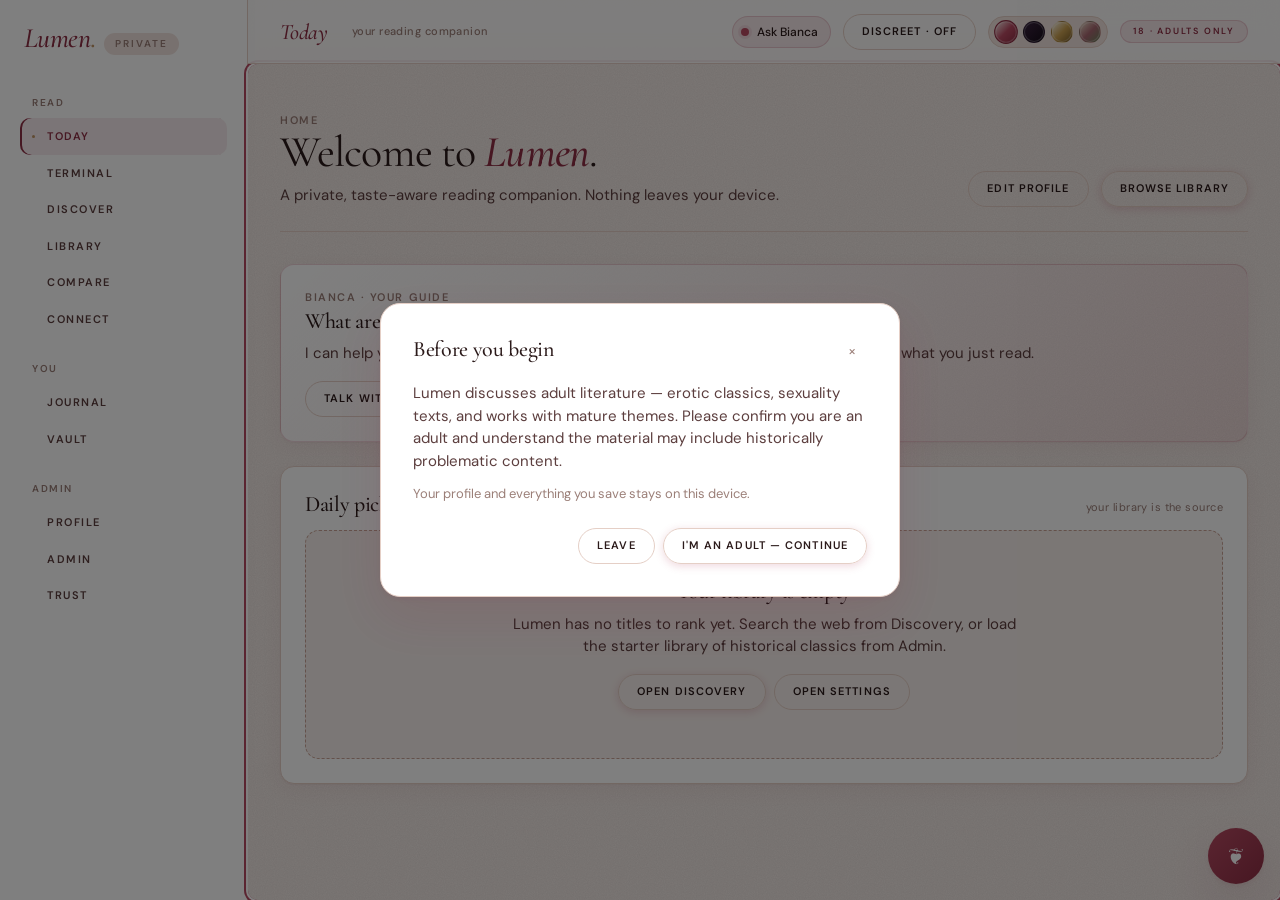
==== commit d6a98302: "Batch 3: editorial.js — Claude-backed generator + dev hook New file /home/user/lumen/editorial.js lo" ====
--- a/index.html
+++ b/index.html
@@ -28,6 +28,7 @@
   <script src="discovery.js"></script>
   <script src="embeddings.js"></script>
   <script src="app.js"></script>
+  <script src="editorial.js"></script>
   <script src="terminal.js"></script>
   <script src="sara-persona.js"></script>
   <script src="sara.js"></script>
--- a/styles.css
+++ b/styles.css
@@ -2756,7 +2756,7 @@
 .book-card.has-cover .lib-card-cover {
   position: relative;
   width: 100%;
-  aspect-ratio: 3 / 2;
+  aspect-ratio: 2 / 3;
   border-radius: 10px;
   overflow: hidden;
   background: linear-gradient(135deg, var(--accent-glow), var(--bg-sunk));
@@ -2766,7 +2766,7 @@
 .book-card.has-cover .lib-card-cover img {
   width: 100%;
   height: 100%;
-  object-fit: cover;
+  object-fit: contain;
   display: block;
 }
 .book-card.has-cover .lib-card-cover .cover-fallback {
@@ -2819,6 +2819,37 @@
 }
 @media (hover: none) {
   .card-dismiss { opacity: 0.7; }
+}
+/* Favourite star — top-left of the library card. Always visible
+   (unlike .card-dismiss which hides until hover), because the
+   filled vs empty state is content users should read at a glance. */
+.card-favorite {
+  position: absolute;
+  top: 8px;
+  left: 8px;
+  width: 26px; height: 26px;
+  border-radius: 50%;
+  background: var(--bg-raised);
+  border: 1px solid var(--border);
+  color: var(--text-subtle);
+  font-size: 16px;
+  line-height: 1;
+  display: inline-flex;
+  align-items: center;
+  justify-content: center;
+  transition: background var(--dur-1) var(--ease),
+              color var(--dur-1) var(--ease),
+              border-color var(--dur-1) var(--ease);
+  z-index: 2;
+}
+.card-favorite[aria-pressed="true"] {
+  color: var(--gold);
+  border-color: var(--gold);
+}
+.card-favorite:hover {
+  background: var(--primary-soft);
+  color: var(--gold);
+  border-color: var(--gold);
 }
 .book-card h4 {
   font-family: var(--font-serif);
@@ -4132,6 +4163,20 @@
   border-radius: var(--r-2);
   background: var(--bg-sunk);
   box-shadow: 0 2px 8px -4px rgba(60, 38, 22, 0.25);
+}
+/* Initials placeholder shown while the Google Books cover is
+   being fetched, or as a final fallback if no thumbnail is
+   available. Matches .cmp-slot-cover's geometry so the two can
+   swap without reflowing the slot card. */
+.cmp-slot-cover-fallback {
+  display: flex;
+  align-items: center;
+  justify-content: center;
+  font-family: var(--font-serif);
+  font-style: italic;
+  font-size: 22px;
+  color: var(--accent-deep);
+  background: linear-gradient(135deg, var(--accent-glow), var(--bg-sunk));
 }
 .cmp-slot-body {
   flex: 1 1 auto;
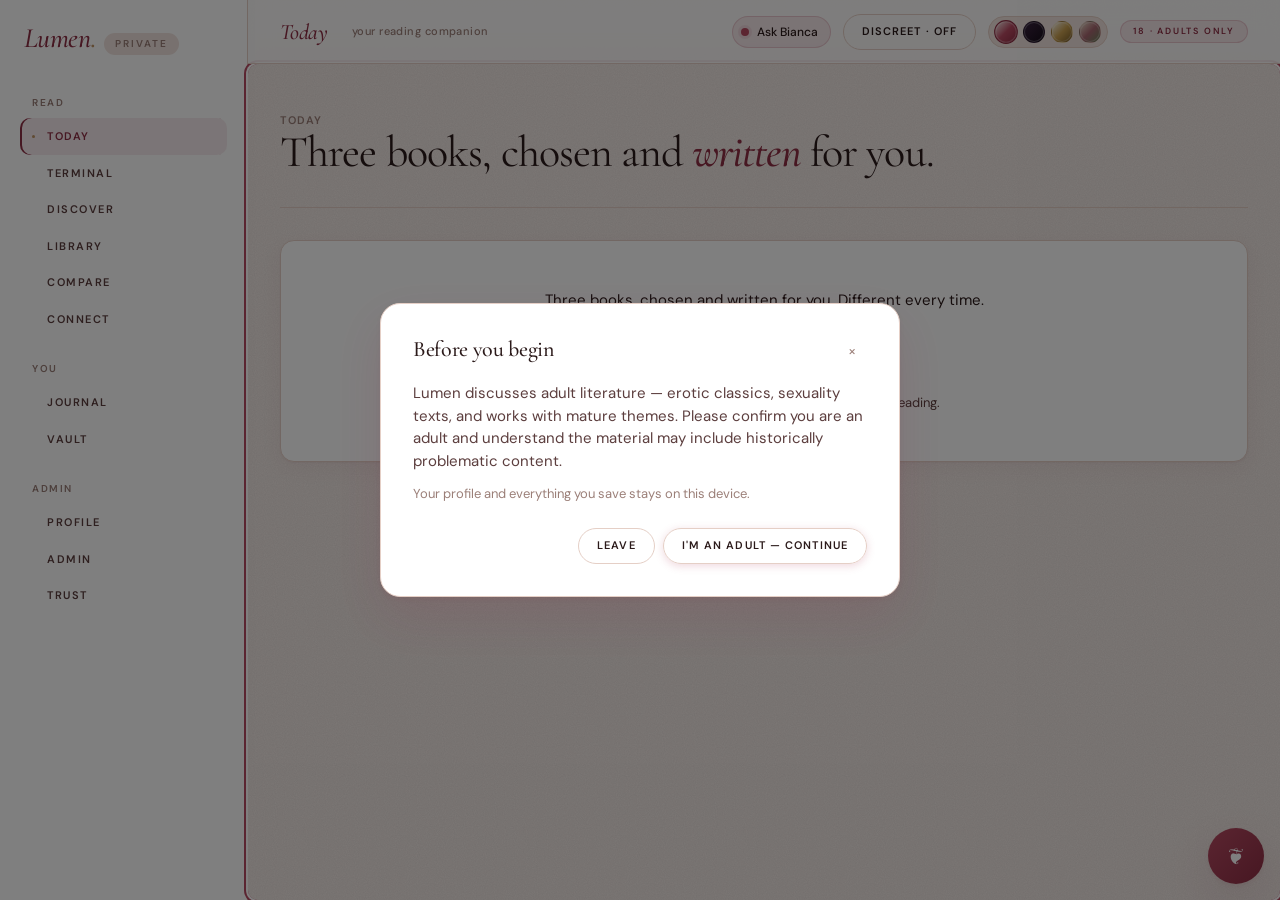
==== commit ccdbda6b: "Start depivot from adult framing (partial — copy-only) First two of a larger depivot pass: - Drop "f" ====
--- a/index.html
+++ b/index.html
@@ -5,7 +5,7 @@
   <meta charset="UTF-8" />
   <meta name="viewport" content="width=device-width, initial-scale=1.0" />
   <title>Lumen — a private reading companion</title>
-  <meta name="description" content="A taste-aware, private reading companion for adult literature. Everything stays on your device." />
+  <meta name="description" content="A taste-aware, private reading companion. Everything stays on your device." />
   <meta name="robots" content="noindex" />
   <link rel="preconnect" href="https://fonts.googleapis.com" />
   <link rel="preconnect" href="https://fonts.gstatic.com" crossorigin />
--- a/styles.css
+++ b/styles.css
@@ -2345,12 +2345,20 @@
 }
 .sara-panel[data-width="dock"]  { --sara-w: 380px; }
 .sara-panel[data-width="wide"]  { --sara-w: 560px; }
-.sara-panel[data-width="focus"] { --sara-w: min(50vw, 760px); }
-
-/* Reflow the main content when Sara is in `focus` mode on desktop —
-   pushes the .app-main column over so the panel doesn't cover it.
-   Mobile keeps the overlay behaviour. */
-@media (min-width: 1100px) {
+.sara-panel[data-width="focus"] {
+  --sara-w: min(50vw, 760px);
+  /* Focus mode breathes vertically too: up to 900px or full viewport
+     minus the topbar, whichever is smaller. Overrides the 760px
+     global cap so the conversation doesn't feel cramped. */
+  max-height: min(900px, calc(100vh - var(--shell-topbar) - var(--s-4)));
+}
+
+/* Reflow the main content as soon as Sara is desktop-sized. Lowered
+   from 1100px to the 880px mobile breakpoint so focus mode doesn't
+   overlay content on mid-size laptops. Mobile keeps the overlay
+   (now fullscreen) behaviour since its content isn't visible
+   alongside the panel anyway. */
+@media (min-width: 881px) {
   body[data-sara-width="focus"] .app-main {
     padding-right: calc(min(50vw, 760px) + var(--s-5));
     transition: padding-right var(--dur-2) var(--ease);
@@ -2366,6 +2374,20 @@
     width: auto;
     max-width: none;
     height: 78vh;
+  }
+  /* Mobile focus mode = full-screen takeover. Without this override
+     the `width: auto` + fixed bottom placement above would swallow
+     the --sara-w change and the expand button would feel dead. */
+  .sara-panel[data-width="focus"] {
+    top: 0;
+    right: 0;
+    bottom: 0;
+    left: 0;
+    width: auto;
+    max-width: none;
+    height: 100vh;
+    max-height: none;
+    border-radius: 0;
   }
 }
 
@@ -4779,13 +4801,17 @@
 }
 .sara-appearance-upload input { display: none; }
 
-/* Dark-background preset support — flip text/body colors so the
-   conversation stays readable on a dark chat backdrop. */
-.sara-panel.is-dark-bg .sara-body,
-.sara-panel.is-dark-bg .sara-pinned-tray,
-.sara-panel.is-dark-bg .sara-moods,
-.sara-panel.is-dark-bg .sara-quick-replies,
-.sara-panel.is-dark-bg .sara-compose {
+/* Custom-background preset support. `has-custom-bg` fires for any
+   non-default preset (cream, rose, sage, slate, night) and for
+   uploaded images — it makes the inner containers transparent so the
+   panel's background gradient/image shows through. `is-dark-bg` is a
+   separate, stricter flag that only fires for dark backdrops and
+   swaps the message-bubble + text colors for legibility. */
+.sara-panel.has-custom-bg .sara-body,
+.sara-panel.has-custom-bg .sara-pinned-tray,
+.sara-panel.has-custom-bg .sara-moods,
+.sara-panel.has-custom-bg .sara-quick-replies,
+.sara-panel.has-custom-bg .sara-compose {
   background: transparent;
 }
 .sara-panel.is-dark-bg .chat-msg.from-them,
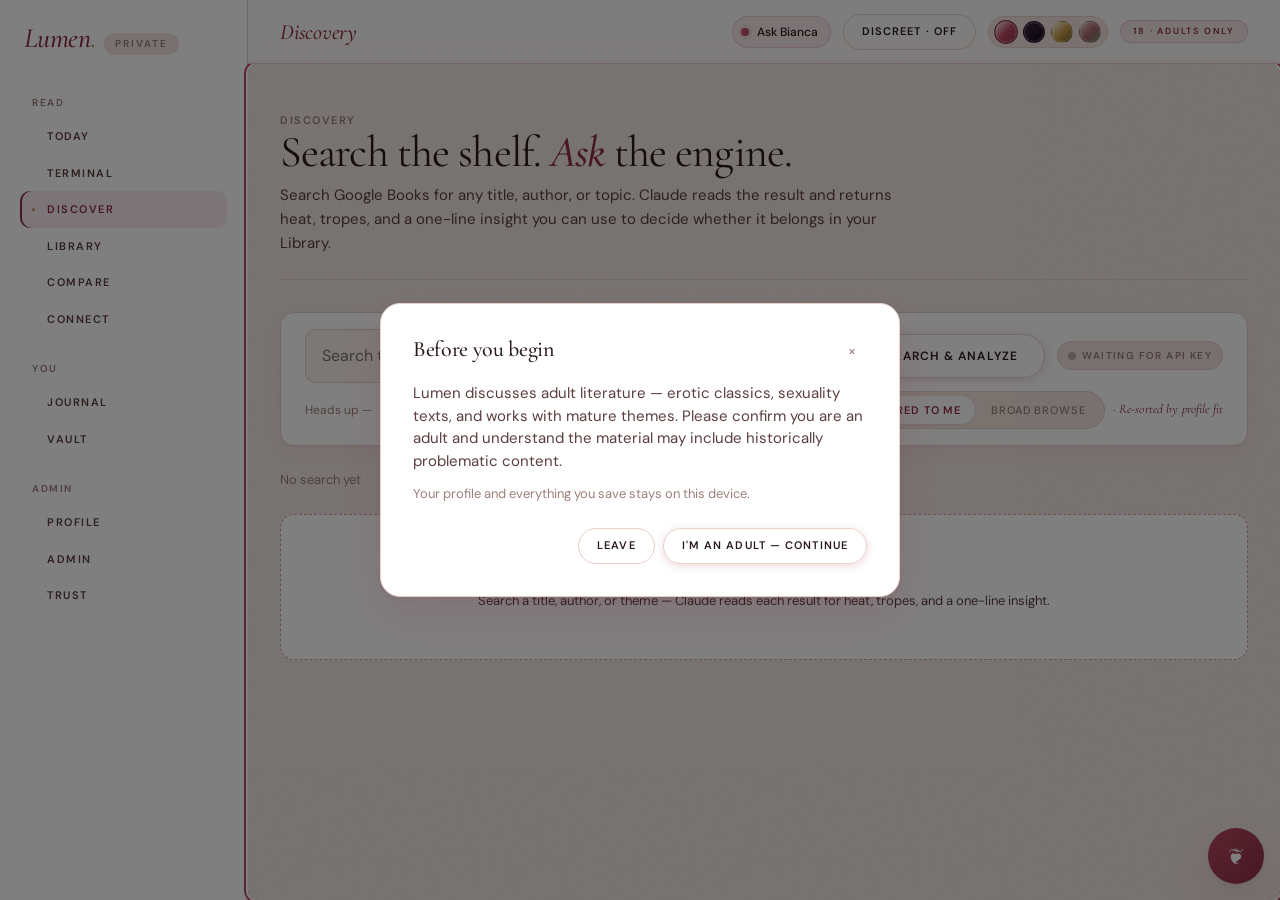
==== commit fdab177d: "rename: Sara → Bianca across entire codebase Renamed the companion chatbot from Sara to Bianca every" ====
--- a/index.html
+++ b/index.html
@@ -5,7 +5,7 @@
   <meta charset="UTF-8" />
   <meta name="viewport" content="width=device-width, initial-scale=1.0" />
   <title>Lumen — a private reading companion</title>
-  <meta name="description" content="A taste-aware, private reading companion. Everything stays on your device." />
+  <meta name="description" content="A taste-aware, private reading companion for adult literature. Everything stays on your device." />
   <meta name="robots" content="noindex" />
   <link rel="preconnect" href="https://fonts.googleapis.com" />
   <link rel="preconnect" href="https://fonts.gstatic.com" crossorigin />
@@ -30,7 +30,7 @@
   <script src="app.js"></script>
   <script src="editorial.js"></script>
   <script src="terminal.js"></script>
-  <script src="sara-persona.js"></script>
-  <script src="sara.js"></script>
+  <script src="bianca-persona.js"></script>
+  <script src="bianca.js"></script>
 </body>
 </html>
--- a/styles.css
+++ b/styles.css
@@ -232,7 +232,7 @@
   mix-blend-mode: overlay;
 }
 /* Ensure the app shell sits above the noise layer.
-   Overlays (modal host, toast host, Sara panel, Sara FAB) use
+   Overlays (modal host, toast host, Bianca panel, Bianca FAB) use
    position: fixed in their own rules — do NOT add them here, an
    ID-specificity override would kill their fixed layout and they'd
    lay out in-flow at the bottom of the document. */
@@ -2256,9 +2256,9 @@
 }
 
 /* ============================================================
-   Floating Sara — launcher + docked panel
+   Floating Bianca — launcher + docked panel
    ============================================================ */
-.sara-launcher {
+.bianca-launcher {
   display: inline-flex;
   align-items: center;
   gap: var(--s-2);
@@ -2272,8 +2272,8 @@
   cursor: pointer;
   transition: background var(--dur-1) var(--ease), border-color var(--dur-1) var(--ease);
 }
-.sara-launcher:hover { background: var(--accent-dim); border-color: var(--accent); }
-.sara-launcher .dot {
+.bianca-launcher:hover { background: var(--accent-dim); border-color: var(--accent); }
+.bianca-launcher .dot {
   display: inline-block;
   width: 8px; height: 8px;
   border-radius: 50%;
@@ -2282,7 +2282,7 @@
 }
 
 /* ============================================================
-   Sara — floating reading-companion panel
+   Bianca — floating reading-companion panel
    - 3 width states: dock (380), wide (560), focus (≈50vw, 760 cap)
    - in `focus` mode the main page content reflows so it isn't covered
    - rich book-card messages, pinned tray, mood chips, discreet mode
@@ -2290,7 +2290,7 @@
 
 /* Floating launcher — soft tear-drop / fleuron glyph instead of "S".
    Visible at all viewport widths so the panel can be summoned anywhere. */
-.sara-fab {
+.bianca-fab {
   position: fixed;
   right: var(--s-4);
   bottom: var(--s-4);
@@ -2309,17 +2309,17 @@
   cursor: pointer;
   transition: transform var(--dur-1) var(--ease), box-shadow var(--dur-1) var(--ease);
 }
-.sara-fab:hover { transform: translateY(-2px); box-shadow: 0 14px 28px -10px rgba(60, 38, 22, 0.4); }
+.bianca-fab:hover { transform: translateY(-2px); box-shadow: 0 14px 28px -10px rgba(60, 38, 22, 0.4); }
 @media (max-width: 880px) {
-  .sara-launcher { display: none; }
-}
-
-.sara-panel {
-  --sara-w: 380px;
+  .bianca-launcher { display: none; }
+}
+
+.bianca-panel {
+  --bianca-w: 380px;
   position: fixed;
   top: calc(var(--shell-topbar) + var(--s-3));
   right: var(--s-4);
-  width: var(--sara-w);
+  width: var(--bianca-w);
   max-width: calc(100vw - var(--s-5));
   height: calc(100vh - var(--shell-topbar) - var(--s-7));
   max-height: 760px;
@@ -2338,35 +2338,35 @@
               opacity var(--dur-2) var(--ease),
               width var(--dur-2) var(--ease);
 }
-.sara-panel.open {
+.bianca-panel.open {
   transform: translateY(0) scale(1);
   opacity: 1;
   pointer-events: auto;
 }
-.sara-panel[data-width="dock"]  { --sara-w: 380px; }
-.sara-panel[data-width="wide"]  { --sara-w: 560px; }
-.sara-panel[data-width="focus"] {
-  --sara-w: min(50vw, 760px);
+.bianca-panel[data-width="dock"]  { --bianca-w: 380px; }
+.bianca-panel[data-width="wide"]  { --bianca-w: 560px; }
+.bianca-panel[data-width="focus"] {
+  --bianca-w: min(50vw, 760px);
   /* Focus mode breathes vertically too: up to 900px or full viewport
      minus the topbar, whichever is smaller. Overrides the 760px
      global cap so the conversation doesn't feel cramped. */
   max-height: min(900px, calc(100vh - var(--shell-topbar) - var(--s-4)));
 }
 
-/* Reflow the main content as soon as Sara is desktop-sized. Lowered
+/* Reflow the main content as soon as Bianca is desktop-sized. Lowered
    from 1100px to the 880px mobile breakpoint so focus mode doesn't
    overlay content on mid-size laptops. Mobile keeps the overlay
    (now fullscreen) behaviour since its content isn't visible
    alongside the panel anyway. */
 @media (min-width: 881px) {
-  body[data-sara-width="focus"] .app-main {
+  body[data-bianca-width="focus"] .app-main {
     padding-right: calc(min(50vw, 760px) + var(--s-5));
     transition: padding-right var(--dur-2) var(--ease);
   }
 }
 
 @media (max-width: 880px) {
-  .sara-panel {
+  .bianca-panel {
     top: auto;
     bottom: var(--s-3);
     right: var(--s-3);
@@ -2377,8 +2377,8 @@
   }
   /* Mobile focus mode = full-screen takeover. Without this override
      the `width: auto` + fixed bottom placement above would swallow
-     the --sara-w change and the expand button would feel dead. */
-  .sara-panel[data-width="focus"] {
+     the --bianca-w change and the expand button would feel dead. */
+  .bianca-panel[data-width="focus"] {
     top: 0;
     right: 0;
     bottom: 0;
@@ -2391,7 +2391,7 @@
   }
 }
 
-.sara-head {
+.bianca-head {
   padding: var(--s-3) var(--s-4);
   border-bottom: 1px solid var(--border);
   display: flex;
@@ -2400,8 +2400,8 @@
   gap: var(--s-2);
   background: linear-gradient(180deg, var(--bg-raised), color-mix(in srgb, var(--accent-glow, var(--primary-soft)) 18%, var(--bg-raised)));
 }
-.sara-head-title { min-width: 0; }
-.sara-head .sara-title {
+.bianca-head-title { min-width: 0; }
+.bianca-head .bianca-title {
   font-family: var(--font-serif);
   font-size: 18px;
   color: var(--text);
@@ -2410,14 +2410,14 @@
   align-items: baseline;
   gap: 6px;
 }
-.sara-head .sara-title-serif { font-weight: 500; }
-.sara-head .sara-title-sub {
+.bianca-head .bianca-title-serif { font-weight: 500; }
+.bianca-head .bianca-title-sub {
   font-style: italic;
   color: var(--accent-deep);
   font-weight: 400;
   font-size: 14px;
 }
-.sara-head .sara-sub {
+.bianca-head .bianca-sub {
   font-size: 11px;
   color: var(--text-subtle);
   margin-top: 2px;
@@ -2425,7 +2425,7 @@
   align-items: center;
   gap: 6px;
 }
-.sara-privacy-pill {
+.bianca-privacy-pill {
   display: inline-block;
   padding: 1px 7px;
   border-radius: var(--r-pill);
@@ -2437,13 +2437,13 @@
   letter-spacing: 0.14em;
   text-transform: uppercase;
 }
-.sara-head-actions { display: flex; gap: 4px; flex-shrink: 0; }
-.sara-head-actions .icon-btn[aria-pressed="true"] {
+.bianca-head-actions { display: flex; gap: 4px; flex-shrink: 0; }
+.bianca-head-actions .icon-btn[aria-pressed="true"] {
   background: var(--accent-soft, var(--primary-soft));
   color: var(--accent-deep);
 }
 
-.sara-context {
+.bianca-context {
   padding: var(--s-2) var(--s-4);
   background: var(--bg-sunken);
   border-bottom: 1px solid var(--border);
@@ -2453,8 +2453,8 @@
   min-height: 34px;
   align-items: center;
 }
-.sara-context:empty { display: none; }
-.sara-context .ctx-chip {
+.bianca-context:empty { display: none; }
+.bianca-context .ctx-chip {
   font-size: 11px;
   padding: 2px 8px;
   border-radius: var(--r-pill);
@@ -2467,7 +2467,7 @@
 /* Pinned-books tray — horizontal scroller of cover-chips, sits above
    the conversation. Empty state reads as a soft hint instead of being
    blank. */
-.sara-pinned-tray {
+.bianca-pinned-tray {
   display: flex;
   gap: 6px;
   padding: var(--s-2) var(--s-3);
@@ -2476,14 +2476,14 @@
   overflow-x: auto;
   scrollbar-width: thin;
 }
-.sara-pinned-tray.is-empty { padding: 6px var(--s-4); }
-.sara-pinned-empty {
+.bianca-pinned-tray.is-empty { padding: 6px var(--s-4); }
+.bianca-pinned-empty {
   font-size: 11px;
   color: var(--text-subtle);
   font-style: italic;
   line-height: 1.4;
 }
-.sara-pinned-chip {
+.bianca-pinned-chip {
   flex-shrink: 0;
   display: inline-flex;
   align-items: center;
@@ -2499,9 +2499,9 @@
   max-width: 180px;
   transition: border-color var(--dur-1) var(--ease), background var(--dur-1) var(--ease);
 }
-.sara-pinned-chip:hover { border-color: var(--primary); background: var(--bg-raised); }
-.sara-pinned-chip img,
-.sara-pinned-chip-fallback {
+.bianca-pinned-chip:hover { border-color: var(--primary); background: var(--bg-raised); }
+.bianca-pinned-chip img,
+.bianca-pinned-chip-fallback {
   width: 22px; height: 22px;
   border-radius: 50%;
   object-fit: cover;
@@ -2514,13 +2514,13 @@
   font-style: italic;
   font-size: 11px;
 }
-.sara-pinned-chip-label {
+.bianca-pinned-chip-label {
   max-width: 110px;
   overflow: hidden;
   text-overflow: ellipsis;
   white-space: nowrap;
 }
-.sara-pinned-chip-x {
+.bianca-pinned-chip-x {
   display: inline-block;
   width: 16px;
   height: 16px;
@@ -2531,9 +2531,9 @@
   font-size: 13px;
   cursor: pointer;
 }
-.sara-pinned-chip-x:hover { color: var(--accent); background: var(--bg-raised); }
-
-.sara-body {
+.bianca-pinned-chip-x:hover { color: var(--accent); background: var(--bg-raised); }
+
+.bianca-body {
   flex: 1 1 auto;
   overflow-y: auto;
   padding: var(--s-4);
@@ -2542,13 +2542,13 @@
   gap: var(--s-3);
   background: var(--bg-sunken);
 }
-.sara-body .chat-msg { max-width: 100%; }
-.sara-body .chat-msg ul { margin: 6px 0 0; padding-left: 18px; }
-.sara-body .chat-msg li { margin: 2px 0; line-height: 1.5; }
+.bianca-body .chat-msg { max-width: 100%; }
+.bianca-body .chat-msg ul { margin: 6px 0 0; padding-left: 18px; }
+.bianca-body .chat-msg li { margin: 2px 0; line-height: 1.5; }
 
 /* Rich book-card message — cover on the left, meta + actions on the right.
-   Renders inside .sara-body alongside ordinary chat messages. */
-.sara-share-card {
+   Renders inside .bianca-body alongside ordinary chat messages. */
+.bianca-share-card {
   display: grid;
   grid-template-columns: 60px minmax(0, 1fr);
   gap: var(--s-3);
@@ -2558,7 +2558,7 @@
   background: var(--bg-raised);
   border: 1px solid var(--border);
 }
-.sara-share-cover {
+.bianca-share-cover {
   width: 60px; height: 90px;
   border-radius: 6px;
   overflow: hidden;
@@ -2566,8 +2566,8 @@
   flex-shrink: 0;
   position: relative;
 }
-.sara-share-cover img { width: 100%; height: 100%; object-fit: cover; display: block; }
-.sara-share-cover .cover-fallback {
+.bianca-share-cover img { width: 100%; height: 100%; object-fit: cover; display: block; }
+.bianca-share-cover .cover-fallback {
   position: absolute; inset: 0;
   display: flex; align-items: center; justify-content: center;
   font-family: var(--font-serif);
@@ -2576,27 +2576,27 @@
   color: var(--accent-deep);
   font-weight: 500;
 }
-.sara-share-meta { min-width: 0; display: flex; flex-direction: column; gap: 3px; }
-.sara-share-title {
+.bianca-share-meta { min-width: 0; display: flex; flex-direction: column; gap: 3px; }
+.bianca-share-title {
   font-family: var(--font-serif);
   font-size: 15px;
   font-weight: 500;
   line-height: 1.2;
   color: var(--text);
 }
-.sara-share-author { font-size: 11px; color: var(--primary); letter-spacing: 0.04em; }
-.sara-share-warns {
+.bianca-share-author { font-size: 11px; color: var(--primary); letter-spacing: 0.04em; }
+.bianca-share-warns {
   font-size: 10px;
   color: var(--accent-deep);
   font-style: italic;
   margin-top: 2px;
 }
-.sara-share-actions { display: flex; gap: 6px; margin-top: 6px; flex-wrap: wrap; }
-.sara-share-actions .btn { padding: 3px 9px; font-size: 11px; }
+.bianca-share-actions { display: flex; gap: 6px; margin-top: 6px; flex-wrap: wrap; }
+.bianca-share-actions .btn { padding: 3px 9px; font-size: 11px; }
 
 /* Mood-chip row — primary entry to a conversation.
    Always visible above the compose box. */
-.sara-moods {
+.bianca-moods {
   display: flex;
   gap: 6px;
   padding: var(--s-2) var(--s-4);
@@ -2606,7 +2606,7 @@
   align-items: center;
   scrollbar-width: thin;
 }
-.sara-moods-lead {
+.bianca-moods-lead {
   font-family: var(--font-serif);
   font-style: italic;
   font-size: 12px;
@@ -2614,7 +2614,7 @@
   flex-shrink: 0;
   margin-right: 2px;
 }
-.sara-mood-chip {
+.bianca-mood-chip {
   flex-shrink: 0;
   font-family: var(--font-sans);
   font-size: 12px;
@@ -2626,13 +2626,13 @@
   cursor: pointer;
   transition: border-color var(--dur-1) var(--ease), background var(--dur-1) var(--ease);
 }
-.sara-mood-chip:hover {
+.bianca-mood-chip:hover {
   border-color: var(--primary);
   background: var(--accent-soft, var(--primary-soft));
   color: var(--accent-deep);
 }
 
-.sara-compose {
+.bianca-compose {
   display: flex;
   gap: var(--s-2);
   padding: var(--s-3);
@@ -2640,7 +2640,7 @@
   border-top: 1px solid var(--border);
   align-items: flex-end;
 }
-.sara-compose textarea {
+.bianca-compose textarea {
   flex: 1 1 auto;
   resize: none;
   min-height: 36px;
@@ -2652,7 +2652,7 @@
   font-size: 13px;
   font-family: var(--font-sans);
 }
-.sara-compose textarea:focus-visible {
+.bianca-compose textarea:focus-visible {
   border-color: var(--accent);
   box-shadow: 0 0 0 3px var(--accent-soft);
 }
@@ -2675,23 +2675,23 @@
   filter: none;
 }
 
-/* Sara-only discreet — blurs covers + titles inside the chat panel
+/* Bianca-only discreet — blurs covers + titles inside the chat panel
    without affecting the rest of the app. Hover a card to reveal. */
-.sara-panel.discreet .sara-share-cover img,
-.sara-panel.discreet .sara-share-title,
-.sara-panel.discreet .sara-pinned-chip img,
-.sara-panel.discreet .sara-pinned-chip-label {
+.bianca-panel.discreet .bianca-share-cover img,
+.bianca-panel.discreet .bianca-share-title,
+.bianca-panel.discreet .bianca-pinned-chip img,
+.bianca-panel.discreet .bianca-pinned-chip-label {
   filter: blur(5px);
   transition: filter var(--dur-1) var(--ease);
 }
-.sara-panel.discreet .sara-share-card:hover .sara-share-cover img,
-.sara-panel.discreet .sara-share-card:hover .sara-share-title,
-.sara-panel.discreet .sara-pinned-chip:hover img,
-.sara-panel.discreet .sara-pinned-chip:hover .sara-pinned-chip-label {
+.bianca-panel.discreet .bianca-share-card:hover .bianca-share-cover img,
+.bianca-panel.discreet .bianca-share-card:hover .bianca-share-title,
+.bianca-panel.discreet .bianca-pinned-chip:hover img,
+.bianca-panel.discreet .bianca-pinned-chip:hover .bianca-pinned-chip-label {
   filter: none;
 }
 
-/* Bookmark / share-with-Sara button — top-left corner of every book
+/* Bookmark / share-with-Bianca button — top-left corner of every book
    card. Sits next to the existing dismiss × so they don't collide. */
 .card-pin {
   position: absolute;
@@ -4300,7 +4300,7 @@
   0%, 100% { opacity: 1; box-shadow: 0 0 0 0 rgba(122, 140, 111, 0.6); }
   50%      { opacity: 0.7; box-shadow: 0 0 0 6px rgba(122, 140, 111, 0); }
 }
-/* Sara launcher dot reverted to a quiet accent pip. Pulse keyframe
+/* Bianca launcher dot reverted to a quiet accent pip. Pulse keyframe
    kept above for opt-in use elsewhere. */
 
 @media (prefers-reduced-motion: reduce) {
@@ -4678,10 +4678,10 @@
 }
 @media (hover: none) { .card-reject { opacity: 0.7; } }
 
-/* Sara focus line — visible when a book detail sheet is open.
-   Sits just under the head so Sara feels like she is watching
+/* Bianca focus line — visible when a book detail sheet is open.
+   Sits just under the head so Bianca feels like she is watching
    the user's current screen. */
-.sara-focus-line {
+.bianca-focus-line {
   padding: 6px var(--s-4);
   border-bottom: 1px solid var(--border);
   background: color-mix(in srgb, var(--primary-soft) 35%, var(--bg-raised));
@@ -4693,9 +4693,9 @@
 }
 
 /* Route-aware quick replies — a slim row just under the mood chips.
-   Adapts with the context so the user can see what Sara knows about
+   Adapts with the context so the user can see what Bianca knows about
    the current screen and jump straight to a relevant question. */
-.sara-quick-replies {
+.bianca-quick-replies {
   display: flex;
   gap: 6px;
   padding: 2px var(--s-4) 6px;
@@ -4703,7 +4703,7 @@
   overflow-x: auto;
   scrollbar-width: thin;
 }
-.sara-quick-reply-chip {
+.bianca-quick-reply-chip {
   flex-shrink: 0;
   font-family: var(--font-sans);
   font-size: 11px;
@@ -4715,7 +4715,7 @@
   cursor: pointer;
   transition: border-color var(--dur-1) var(--ease), color var(--dur-1) var(--ease), background var(--dur-1) var(--ease);
 }
-.sara-quick-reply-chip:hover {
+.bianca-quick-reply-chip:hover {
   border-style: solid;
   border-color: var(--primary);
   background: var(--accent-soft, var(--primary-soft));
@@ -4742,12 +4742,60 @@
   .settings-page { grid-template-columns: 1fr; }
 }
 
+/* ── Developer / Advanced collapsible ────────────────────────── */
+.settings-advanced-section {
+  grid-column: 1 / -1;
+  border: 1px solid var(--border);
+  border-radius: var(--radius-lg);
+  overflow: hidden;
+}
+.settings-advanced-summary {
+  display: flex;
+  align-items: center;
+  gap: var(--s-2);
+  padding: var(--s-3) var(--s-4);
+  cursor: pointer;
+  user-select: none;
+  background: var(--surface-raised);
+  list-style: none;          /* hide default triangle in Firefox */
+}
+.settings-advanced-summary::-webkit-details-marker { display: none; }
+.settings-advanced-summary::before {
+  content: "›";
+  display: inline-block;
+  font-size: 1.1em;
+  color: var(--text-subtle);
+  transition: transform 180ms ease;
+  transform-origin: center;
+}
+details[open] .settings-advanced-summary::before {
+  transform: rotate(90deg);
+}
+.settings-advanced-summary:hover {
+  background: var(--surface-hover, var(--surface-raised));
+}
+.settings-advanced-section > .card,
+.settings-advanced-section > details,
+.settings-advanced-section .settings-card {
+  border-top: 1px solid var(--border);
+  border-radius: 0;
+  margin: 0;
+}
+
+/* Throttle limit card in Discovery ─────────────────────────────── */
+.discovery-throttle {
+  border: 1px solid color-mix(in srgb, var(--accent) 25%, transparent);
+  background: color-mix(in srgb, var(--accent) 5%, var(--surface));
+  border-radius: var(--radius-lg);
+  padding: var(--s-5);
+}
+
 /* ============================================================
-   Sara appearance menu — preset swatches + upload.
-   Pops under the "✦" icon in the Sara head. Tight popover, not
+   Bianca appearance menu — preset swatches + upload.
+   Pops under the "✦" icon in the Bianca head. Tight popover, not
    a full modal.
    ============================================================ */
-.sara-appearance-menu {
+.bianca-appearance-menu {
   position: absolute;
   top: 44px;
   right: 8px;
@@ -4762,7 +4810,7 @@
   gap: 6px;
   min-width: 140px;
 }
-.sara-appearance-swatch {
+.bianca-appearance-swatch {
   width: 34px; height: 34px;
   border-radius: 50%;
   border: 2px solid var(--border);
@@ -4776,10 +4824,10 @@
   color: var(--text-subtle);
   transition: transform 120ms ease, border-color 120ms ease;
 }
-.sara-appearance-swatch:hover { transform: scale(1.08); border-color: var(--primary); }
-.sara-appearance-swatch.is-active { border-color: var(--accent); box-shadow: 0 0 0 2px var(--accent-soft, var(--primary-soft)); }
-.sara-appearance-upload,
-.sara-appearance-clear {
+.bianca-appearance-swatch:hover { transform: scale(1.08); border-color: var(--primary); }
+.bianca-appearance-swatch.is-active { border-color: var(--accent); box-shadow: 0 0 0 2px var(--accent-soft, var(--primary-soft)); }
+.bianca-appearance-upload,
+.bianca-appearance-clear {
   grid-column: 1 / -1;
   font-family: var(--font-sans);
   font-size: 11px;
@@ -4793,13 +4841,13 @@
   cursor: pointer;
   text-align: center;
 }
-.sara-appearance-upload:hover,
-.sara-appearance-clear:hover {
+.bianca-appearance-upload:hover,
+.bianca-appearance-clear:hover {
   border-style: solid;
   color: var(--accent-deep);
   border-color: var(--primary);
 }
-.sara-appearance-upload input { display: none; }
+.bianca-appearance-upload input { display: none; }
 
 /* Custom-background preset support. `has-custom-bg` fires for any
    non-default preset (cream, rose, sage, slate, night) and for
@@ -4807,20 +4855,20 @@
    panel's background gradient/image shows through. `is-dark-bg` is a
    separate, stricter flag that only fires for dark backdrops and
    swaps the message-bubble + text colors for legibility. */
-.sara-panel.has-custom-bg .sara-body,
-.sara-panel.has-custom-bg .sara-pinned-tray,
-.sara-panel.has-custom-bg .sara-moods,
-.sara-panel.has-custom-bg .sara-quick-replies,
-.sara-panel.has-custom-bg .sara-compose {
+.bianca-panel.has-custom-bg .bianca-body,
+.bianca-panel.has-custom-bg .bianca-pinned-tray,
+.bianca-panel.has-custom-bg .bianca-moods,
+.bianca-panel.has-custom-bg .bianca-quick-replies,
+.bianca-panel.has-custom-bg .bianca-compose {
   background: transparent;
 }
-.sara-panel.is-dark-bg .chat-msg.from-them,
-.sara-panel.is-dark-bg .sara-share-card {
+.bianca-panel.is-dark-bg .chat-msg.from-them,
+.bianca-panel.is-dark-bg .bianca-share-card {
   background: rgba(255,255,255,0.08);
   color: #f2ecdf;
   border-color: rgba(255,255,255,0.18);
 }
-.sara-panel.is-dark-bg .chat-msg.from-me {
+.bianca-panel.is-dark-bg .chat-msg.from-me {
   background: rgba(255,255,255,0.14);
   color: #f2ecdf;
 }
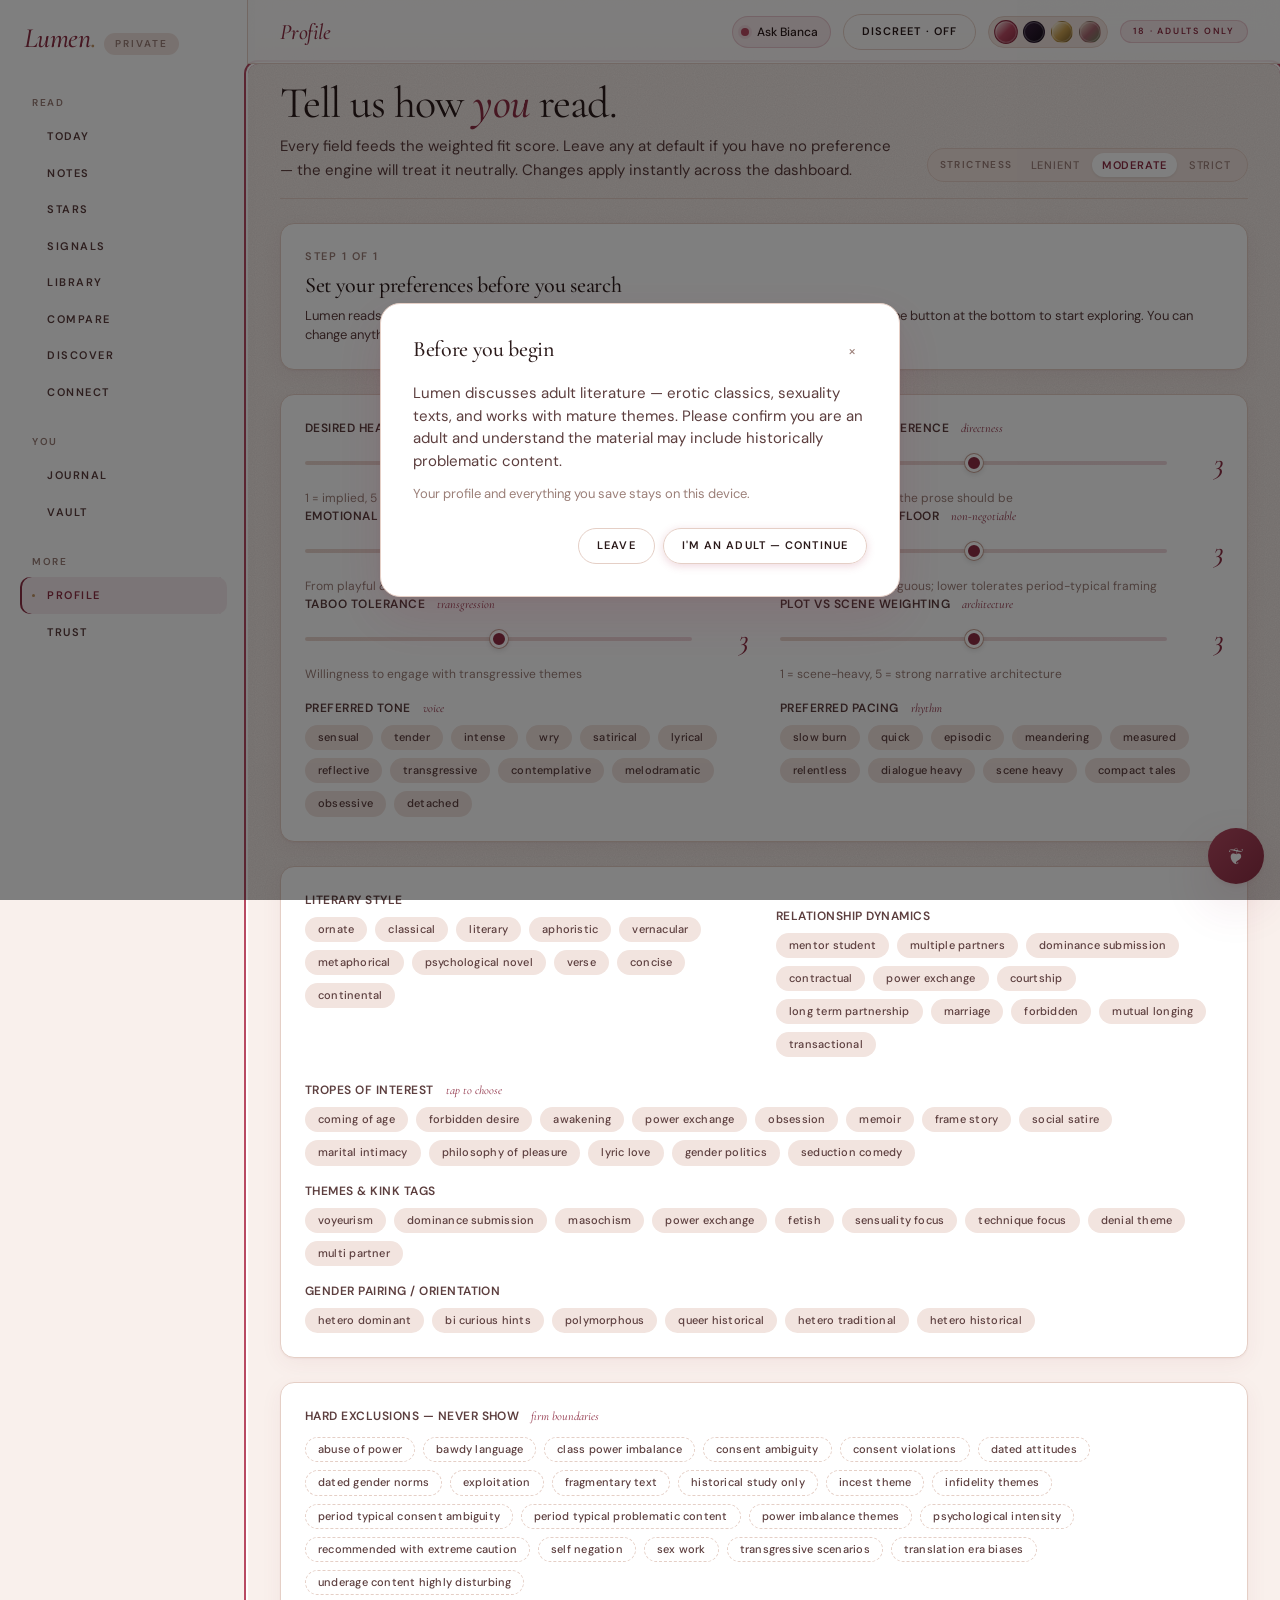
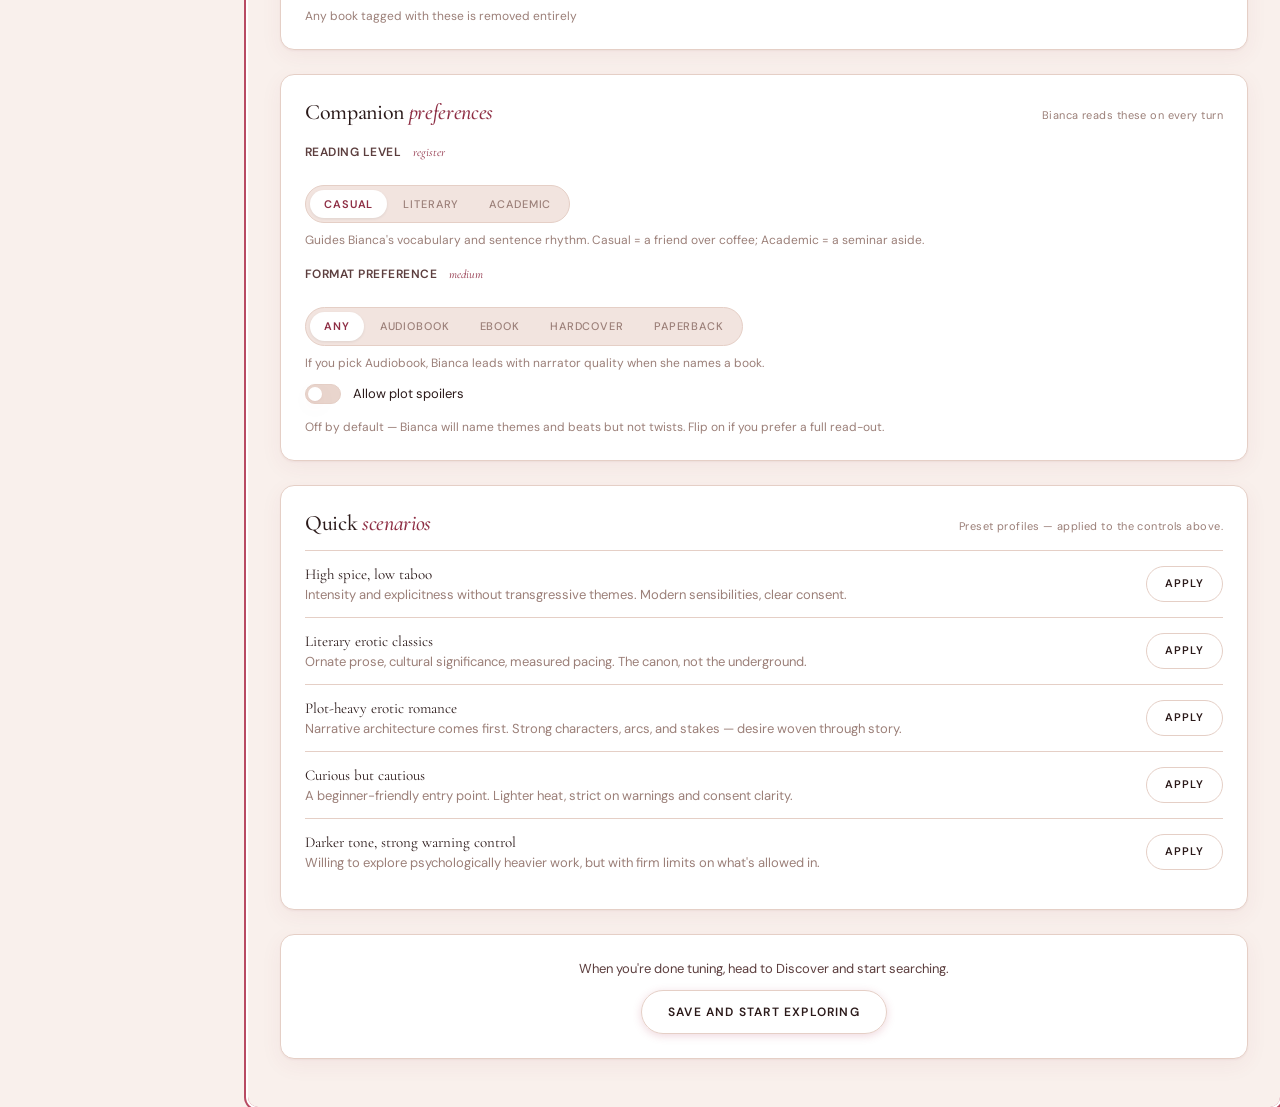
==== commit 7ef59c9a: "Margin Notes + Constellation — Batch 3a (full Constellation layout) Replace Constellation's Batch 1 " ====
--- a/index.html
+++ b/index.html
@@ -9,7 +9,7 @@
   <meta name="robots" content="noindex" />
   <link rel="preconnect" href="https://fonts.googleapis.com" />
   <link rel="preconnect" href="https://fonts.gstatic.com" crossorigin />
-  <link href="https://fonts.googleapis.com/css2?family=Cormorant+Garamond:ital,wght@0,300;0,400;0,500;0,600;1,400;1,500&family=DM+Sans:wght@300;400;500;600;700&family=JetBrains+Mono:wght@400;500&display=swap" rel="stylesheet" />
+  <link href="https://fonts.googleapis.com/css2?family=Caveat:wght@400;500&family=Cormorant+Garamond:ital,wght@0,300;0,400;0,500;0,600;1,400;1,500&family=DM+Sans:wght@300;400;500;600;700&family=JetBrains+Mono:wght@400;500&display=swap" rel="stylesheet" />
   <link rel="stylesheet" href="styles.css" />
   <link rel="stylesheet" href="terminal.css" />
 </head>
--- a/styles.css
+++ b/styles.css
@@ -564,6 +564,9 @@
   color: var(--text-mute);
   font-variant-numeric: tabular-nums;
 }
+.nav-more-btn    { display: none; } /* shown only on mobile via media query */
+.nav-more-scrim  { display: none; } /* shown only on mobile via media query */
+.nav-more-drawer { display: none; } /* shown only on mobile via media query */
 
 .app-top {
   grid-area: top;
@@ -615,7 +618,7 @@
 
 .app-main {
   grid-area: main;
-  padding: var(--s-7) var(--s-6);
+  padding: var(--s-4) var(--s-6) var(--s-7);
   max-width: 100%;
   overflow-x: hidden;
 }
@@ -625,8 +628,8 @@
   align-items: flex-end;
   justify-content: space-between;
   gap: var(--s-5);
-  margin-bottom: var(--s-6);
-  padding-bottom: var(--s-5);
+  margin-bottom: var(--s-5);
+  padding-bottom: var(--s-4);
   border-bottom: 1px solid var(--border);
 }
 .page-head h1 {
@@ -1346,49 +1349,259 @@
 /* ============================================================
    Responsive shell
    ============================================================ */
+/* ═══════════════════════════════════════════════════════════
+   MOBILE — sticky top tab strip  (≤ 880 px)
+   Nav sits just below the topbar. Sticky, not fixed — works
+   reliably across all iOS/Android browsers with no z-index hacks.
+   ═══════════════════════════════════════════════════════════ */
 @media (max-width: 880px) {
+  /* Single-column grid: topbar → nav strip → content */
   .app {
     grid-template-columns: 1fr;
-    grid-template-rows: var(--shell-topbar) 1fr auto;
-    grid-template-areas:
-      "top"
-      "main"
-      "side";
+    grid-template-rows: var(--shell-topbar) auto 1fr;
+    grid-template-areas: "top" "side" "main";
   }
+
+  /* Sticky topbar */
+  .app-top {
+    position: sticky;
+    top: 0;
+    z-index: 101;
+  }
+
+  /* Sticky tab strip directly below topbar */
   .app-side {
-    position: sticky;
-    bottom: 0;
-    top: auto;
-    height: auto;
-    flex-direction: row;
+    grid-area: side;
+    position: sticky !important;
+    top: var(--shell-topbar) !important;
+    z-index: 100 !important;
+    height: auto !important;
+    max-height: none;
+    flex-direction: row !important;
     overflow-x: auto;
     overflow-y: hidden;
-    padding: var(--s-2);
-    border-right: 0;
-    border-top: 1px solid var(--border);
-    gap: var(--s-1);
+    -webkit-overflow-scrolling: touch;
+    scrollbar-width: none;
+    padding: 0 var(--s-2) !important;
+    gap: 0 !important;
+    border-right: none !important;
+    border-top: none !important;
+    border-bottom: 1px solid var(--border);
+    background: var(--bg-raised) !important;
+    transform: none !important;
+    pointer-events: auto !important;
   }
+  .app-side::-webkit-scrollbar { display: none; }
+
+  .app-main { padding: var(--s-4); }
+
   .app-brand, .nav-group-label { display: none; }
+
+  .app-brand, .nav-group-label { display: none; }
+
+  /* Groups displayed inline */
   .nav-group {
     display: flex;
-    gap: var(--s-1);
+    flex-shrink: 0;
+    gap: 0;
     padding: 0;
   }
+  .nav-group + .nav-group {
+    border-left: 1px solid var(--border);
+    margin-left: var(--s-2);
+    padding-left: var(--s-1);
+  }
+
+  /* Individual tab */
   .nav-link {
     flex-direction: column;
-    gap: 4px;
-    padding: 8px 10px;
-    font-size: 11px;
+    align-items: center;
+    justify-content: center;
+    padding: 10px 14px;
+    font-size: 10px;
+    letter-spacing: 0.08em;
+    border-radius: 0;
+    white-space: nowrap;
+    min-height: 48px;
+    flex-shrink: 0;
+    text-align: center;
+    position: relative;
+    box-shadow: none;
+    color: var(--text-soft);
+  }
+
+  /* Active: bottom accent bar */
+  .nav-link[aria-current="page"] {
+    color: var(--accent-deep);
+    background: transparent;
+    box-shadow: none;
+  }
+  .nav-link[aria-current="page"]::after {
+    content: "";
+    position: absolute;
+    bottom: 0;
+    left: 20%;
+    right: 20%;
+    height: 2px;
+    border-radius: 2px 2px 0 0;
+    background: var(--accent-deep);
+  }
+  .nav-link::before { display: none; }
+  .nav-link .count  { display: none; }
+
+  /* More button, scrim, and drawer — revealed on mobile */
+  .nav-more-btn,
+  .nav-more-scrim,
+  .nav-more-drawer { display: block; }
+
+  /* More button */
+  .nav-more-btn {
+    display: flex;
+    flex-direction: column;
+    align-items: center;
+    justify-content: center;
+    gap: 2px;
+    padding: 10px 14px;
+    font-size: 10px;
+    letter-spacing: 0.08em;
+    text-transform: uppercase;
+    font-weight: 600;
+    font-family: var(--font-sans);
+    color: var(--text-soft);
+    background: none;
+    border: none;
+    border-left: 1px solid var(--border);
+    margin-left: var(--s-2);
+    cursor: pointer;
+    min-height: 48px;
+    flex-shrink: 0;
+    white-space: nowrap;
+  }
+  .nav-more-btn .nav-more-dots {
+    font-size: 14px;
+    line-height: 1;
+    letter-spacing: 0;
+    font-weight: 700;
+    margin-bottom: 1px;
+  }
+  .nav-more-btn.is-active,
+  .nav-more-btn.has-active-child { color: var(--accent-deep); }
+  .nav-more-btn.is-active::after {
+    content: "";
+    position: absolute;
+    top: 0;
+    left: 20%;
+    right: 20%;
+    height: 2px;
+    border-radius: 0 0 2px 2px;
+    background: var(--accent-deep);
+  }
+
+  /* Scrim behind the "More" drawer */
+  .nav-more-scrim {
+    position: fixed;
+    inset: 0;
+    background: rgba(40, 16, 10, 0.35);
+    z-index: 190;
+    opacity: 0;
+    pointer-events: none;
+    transition: opacity 180ms ease;
+  }
+  body.nav-more-open .nav-more-scrim {
+    opacity: 1;
+    pointer-events: auto;
+  }
+
+  /* Slide-down dropdown from tab strip */
+  .nav-more-drawer {
+    position: fixed;
+    top: calc(var(--shell-topbar) + 48px);
+    right: 0;
+    width: min(280px, 90vw);
+    background: var(--bg-raised);
+    border: 1px solid var(--border);
+    border-top: none;
+    border-radius: 0 0 var(--r-3) var(--r-3);
+    box-shadow: 0 12px 40px rgba(60, 38, 22, 0.18);
+    z-index: 195;
+    padding: var(--s-3) var(--s-4) var(--s-4);
+    transform: translateY(-8px);
+    opacity: 0;
+    transition: transform 200ms ease, opacity 180ms ease;
+    pointer-events: none;
+  }
+  body.nav-more-open .nav-more-drawer {
+    transform: translateY(0);
+    opacity: 1;
+    pointer-events: auto;
+  }
+  .nav-more-drawer-handle { display: none; }
+  .nav-more-drawer-section { margin-bottom: var(--s-4); }
+  .nav-more-drawer-section:last-child { margin-bottom: 0; }
+  .nav-more-drawer-label {
+    font-family: var(--font-sans);
+    font-size: 9px;
+    font-weight: 600;
+    letter-spacing: 0.14em;
+    text-transform: uppercase;
+    color: var(--text-mute);
+    padding: 0 var(--s-2);
+    margin-bottom: var(--s-2);
+  }
+  .nav-more-drawer .nav-link {
+    flex-direction: row;
+    justify-content: flex-start;
+    flex: none;
+    min-height: 48px;
+    width: 100%;
+    padding: var(--s-2) var(--s-3);
     border-radius: var(--r-2);
-    min-width: 64px;
-    text-align: center;
+    font-size: 13px;
+    letter-spacing: 0.05em;
+    gap: var(--s-3);
+    white-space: normal;
+    overflow: visible;
+    color: var(--text);
   }
-  .nav-link[aria-current="page"] { box-shadow: none; background: var(--accent-soft); }
-  .nav-link .count { display: none; }
-  .app-main { padding: var(--s-4); }
+  .nav-more-drawer .nav-link[aria-current="page"] {
+    background: var(--accent-glow);
+    color: var(--accent-deep);
+  }
+  .nav-more-drawer .nav-link[aria-current="page"]::after { display: none; }
+
+  /* Signals: hide desktop pull-tab; keep tab strip visible in all states */
+  .sidenav-pulltab { display: none !important; }
+  .sidenav-scrim   { display: none !important; }
+  body[data-sidenav="hidden"] .app,
+  body[data-sidenav="overlay"] .app { grid-template-columns: 1fr; }
+
+  /* More drawer nav links */
+  .nav-more-drawer .nav-link {
+    flex-direction: row;
+    justify-content: flex-start;
+    flex-shrink: 0;
+    min-height: 44px;
+    width: 100%;
+    padding: var(--s-2) var(--s-3);
+    border-radius: var(--r-2);
+    font-size: 13px;
+    letter-spacing: 0.04em;
+    gap: var(--s-3);
+    white-space: normal;
+    overflow: visible;
+    color: var(--text);
+  }
+  .nav-more-drawer .nav-link[aria-current="page"] {
+    background: var(--accent-glow);
+    color: var(--accent-deep);
+  }
+  .nav-more-drawer .nav-link[aria-current="page"]::after { display: none; }
+
+  /* Page layout */
   .page-head { flex-direction: column; align-items: flex-start; gap: var(--s-3); }
   h1 { font-size: 26px; }
 }
+
 @media (max-width: 520px) {
   .toast-host { right: var(--s-3); left: var(--s-3); }
   .toast { max-width: none; }
@@ -1411,6 +1624,20 @@
   gap: var(--s-3);
   flex-wrap: wrap;
 }
+.profile-first-run {
+  border-left: 3px solid var(--accent);
+  padding: var(--s-5);
+}
+.profile-cta {
+  text-align: center;
+  padding: var(--s-5);
+}
+.discovery-gate {
+  text-align: center;
+  padding: var(--s-6);
+  border-left: 3px solid var(--accent);
+}
+.discovery-gate h3 { color: var(--accent); }
 .profile-strict-inline {
   display: inline-flex;
   align-items: center;
@@ -1590,6 +1817,18 @@
   gap: var(--s-3);
 }
 @media (max-width: 720px) { .cmp-slots { grid-template-columns: 1fr; } }
+
+@keyframes cmp-pulse {
+  0%, 100% { transform: translateX(0); box-shadow: 0 0 0 0 color-mix(in srgb, var(--accent) 40%, transparent); }
+  15%       { transform: translateX(-3px); }
+  30%       { transform: translateX(3px); }
+  45%       { transform: translateX(-2px); }
+  60%       { transform: translateX(2px); }
+  75%       { transform: translateX(0); box-shadow: 0 0 0 6px color-mix(in srgb, var(--accent) 0%, transparent); }
+}
+.cmp-run-pulse {
+  animation: cmp-pulse 2s ease-in-out infinite;
+}
 
 .cmp-slot {
   padding: var(--s-4);
@@ -2050,7 +2289,7 @@
 
 .chat-suggestions {
   display: flex; flex-wrap: wrap; gap: var(--s-2);
-  padding: var(--s-3) var(--s-5);
+  padding: var(--s-4) var(--s-5);
   border-top: 1px solid var(--border);
   background: var(--bg-raised);
 }
@@ -2353,17 +2592,7 @@
   max-height: min(900px, calc(100vh - var(--shell-topbar) - var(--s-4)));
 }
 
-/* Reflow the main content as soon as Bianca is desktop-sized. Lowered
-   from 1100px to the 880px mobile breakpoint so focus mode doesn't
-   overlay content on mid-size laptops. Mobile keeps the overlay
-   (now fullscreen) behaviour since its content isn't visible
-   alongside the panel anyway. */
-@media (min-width: 881px) {
-  body[data-bianca-width="focus"] .app-main {
-    padding-right: calc(min(50vw, 760px) + var(--s-5));
-    transition: padding-right var(--dur-2) var(--ease);
-  }
-}
+/* Focus mode — panel floats over content; no page reflow. */
 
 @media (max-width: 880px) {
   .bianca-panel {
@@ -2444,16 +2673,19 @@
 }
 
 .bianca-context {
+  /* Hidden for the friends-test build — the route pill ("Today",
+     "Library", etc.) is decorative; the system prompt already gives
+     Claude the route, and the strip was crowding the panel header.
+     The DOM stays in place so renderContext doesn't need to change. */
+  display: none;
   padding: var(--s-2) var(--s-4);
   background: var(--bg-sunken);
   border-bottom: 1px solid var(--border);
-  display: flex;
   flex-wrap: wrap;
   gap: 6px;
   min-height: 34px;
   align-items: center;
 }
-.bianca-context:empty { display: none; }
 .bianca-context .ctx-chip {
   font-size: 11px;
   padding: 2px 8px;
@@ -2476,7 +2708,9 @@
   overflow-x: auto;
   scrollbar-width: thin;
 }
-.bianca-pinned-tray.is-empty { padding: 6px var(--s-4); }
+/* Empty bookmark tray was visual noise on first launch — only render
+   the tray when the user has actually pinned something. */
+.bianca-pinned-tray.is-empty { display: none; }
 .bianca-pinned-empty {
   font-size: 11px;
   color: var(--text-subtle);
@@ -2595,21 +2829,27 @@
 .bianca-share-actions .btn { padding: 3px 9px; font-size: 11px; }
 
 /* Mood-chip row — primary entry to a conversation.
-   Always visible above the compose box. */
+   Always visible above the compose box. Horizontal overflow is
+   scrollable but the scrollbar is hidden on every engine; a soft
+   right-edge fade hints that more chips exist when the row overflows. */
 .bianca-moods {
   display: flex;
   gap: 6px;
-  padding: var(--s-2) var(--s-4);
+  padding: var(--s-3) var(--s-4);
   background: var(--bg-raised);
   border-top: 1px solid var(--border);
   overflow-x: auto;
   align-items: center;
-  scrollbar-width: thin;
-}
+  scrollbar-width: none;
+  -ms-overflow-style: none;
+  -webkit-mask-image: linear-gradient(to right, #000 calc(100% - 24px), transparent);
+          mask-image: linear-gradient(to right, #000 calc(100% - 24px), transparent);
+}
+.bianca-moods::-webkit-scrollbar { display: none; }
 .bianca-moods-lead {
   font-family: var(--font-serif);
   font-style: italic;
-  font-size: 12px;
+  font-size: 11px;
   color: var(--text-mute);
   flex-shrink: 0;
   margin-right: 2px;
@@ -2617,8 +2857,8 @@
 .bianca-mood-chip {
   flex-shrink: 0;
   font-family: var(--font-sans);
-  font-size: 12px;
-  padding: 5px 11px;
+  font-size: 11px;
+  padding: 3px 8px;
   border-radius: var(--r-pill);
   border: 1px solid var(--border);
   background: var(--bg-sunken);
@@ -2651,7 +2891,17 @@
   padding: 8px 10px;
   font-size: 13px;
   font-family: var(--font-sans);
-}
+  /* No scrollbar buttons until the autosize cap is hit; thin bar
+     instead of the chunky default. */
+  overflow-y: auto;
+  scrollbar-width: thin;
+}
+.bianca-compose textarea::-webkit-scrollbar { width: 6px; }
+.bianca-compose textarea::-webkit-scrollbar-thumb {
+  background: var(--border);
+  border-radius: 3px;
+}
+.bianca-compose textarea::-webkit-scrollbar-button { display: none; }
 .bianca-compose textarea:focus-visible {
   border-color: var(--accent);
   box-shadow: 0 0 0 3px var(--accent-soft);
@@ -2777,13 +3027,14 @@
    taller and with the title immediately beneath, not to the right. */
 .book-card.has-cover .lib-card-cover {
   position: relative;
-  width: 100%;
+  width: 140px;
   aspect-ratio: 2 / 3;
-  border-radius: 10px;
+  border-radius: 8px;
   overflow: hidden;
   background: linear-gradient(135deg, var(--accent-glow), var(--bg-sunk));
-  margin-bottom: var(--s-3);
-  box-shadow: 0 2px 8px rgba(0, 0, 0, 0.08);
+  margin: 0 auto var(--s-3);
+  box-shadow: 0 2px 8px rgba(0, 0, 0, 0.10);
+  flex-shrink: 0;
 }
 .book-card.has-cover .lib-card-cover img {
   width: 100%;
@@ -3036,6 +3287,26 @@
   display: grid;
   grid-template-columns: repeat(auto-fill, minmax(320px, 1fr));
   gap: var(--s-3);
+}
+.disco-loading {
+  grid-column: 1 / -1;
+  display: flex;
+  flex-direction: column;
+  align-items: center;
+  justify-content: center;
+  padding: var(--s-7) var(--s-4);
+  gap: var(--s-3);
+}
+.disco-spinner {
+  width: 36px;
+  height: 36px;
+  border: 3px solid var(--primary-dim);
+  border-top-color: var(--accent);
+  border-radius: 50%;
+  animation: disco-spin 0.75s linear infinite;
+}
+@keyframes disco-spin {
+  to { transform: rotate(360deg); }
 }
 .discovery-empty {
   padding: var(--s-7) var(--s-5);
@@ -4320,7 +4591,7 @@
   }
 }
 @media (max-width: 760px) {
-  .app-main { padding: var(--s-5) var(--s-4); }
+  .app-main { padding: var(--s-3) var(--s-4) var(--s-6); }
   .page-head h1 { font-size: 36px; }
   .section-header { font-size: 32px; }
   .cmp-slots { grid-template-columns: 1fr; }
@@ -4730,16 +5001,140 @@
    column; gaps tighten for a denser feel.
    ============================================================ */
 .settings-page {
+  display: flex;
+  flex-direction: column;
+  gap: var(--s-4);
+  align-items: stretch;
+}
+.settings-page > .settings-card { max-width: none; }
+
+/* ── Settings redesign: single-column, structured sections ──── */
+
+/* Operator card — prominent, full width */
+.settings-op-card { }          /* inherits full-width from grid below */
+.settings-op-head {
+  display: flex;
+  justify-content: space-between;
+  align-items: flex-start;
+  gap: var(--s-3);
+  margin-bottom: var(--s-4);
+}
+.settings-op-body {
   display: grid;
-  grid-template-columns: repeat(2, minmax(0, 1fr));
+  grid-template-columns: 1fr 1fr;
+  gap: var(--s-5);
+  align-items: start;
+}
+@media (max-width: 680px) {
+  .settings-op-body { grid-template-columns: 1fr; }
+}
+.settings-op-col {
+  display: flex;
+  flex-direction: column;
+  gap: var(--s-2);
+}
+.settings-field-label {
+  font-size: 11px;
+  letter-spacing: 0.08em;
+  text-transform: uppercase;
+  font-weight: 600;
+  color: var(--text-subtle);
+}
+.settings-reveal-toggle {
+  font-size: 12px;
+  color: var(--text-muted);
+}
+.settings-op-control-row {
+  display: flex;
+  align-items: center;
+  justify-content: space-between;
+  gap: var(--s-3);
+  padding: var(--s-3) 0;
+  border-bottom: 1px solid var(--border);
+}
+.settings-op-control-row:first-of-type {
+  border-top: 1px solid var(--border);
+}
+.settings-op-actions {
+  display: flex;
+  gap: var(--s-2);
+  justify-content: flex-end;
+  margin-top: var(--s-4);
+  padding-top: var(--s-4);
+  border-top: 1px solid var(--border);
+}
+
+/* Library management — single card with row-based list */
+.settings-mgmt-card { }
+.settings-mgmt-title {
+  margin: 0 0 var(--s-3);
+  padding-bottom: var(--s-3);
+  border-bottom: 1px solid var(--border);
+}
+.settings-mgmt-row {
+  display: flex;
+  flex-wrap: wrap;
+  align-items: flex-start;
+  gap: var(--s-3);
+  padding: var(--s-3) 0;
+  border-bottom: 1px solid color-mix(in srgb, var(--border) 55%, transparent);
+}
+.settings-mgmt-row:last-child { border-bottom: none; padding-bottom: 0; }
+.settings-mgmt-row-info { flex: 1; min-width: 160px; }
+.settings-mgmt-row-actions {
+  display: flex;
+  align-items: center;
+  flex-wrap: wrap;
+  gap: var(--s-2);
+  flex-shrink: 0;
+}
+.settings-mgmt-expand {
+  flex-basis: 100%;
+  margin-top: var(--s-2);
+  padding-top: var(--s-3);
+  border-top: 1px solid color-mix(in srgb, var(--border) 55%, transparent);
+  display: flex;
+  flex-direction: column;
+  gap: var(--s-1);
+}
+.settings-mgmt-expand-row {
+  display: flex;
+  align-items: center;
+  justify-content: space-between;
+  gap: var(--s-2);
+  padding: 6px 10px;
+  border-radius: var(--r-2);
+  background: var(--bg-sunken, var(--bg-raised));
+}
+
+/* Footer nav — inline links, no card */
+.settings-footer-nav {
+  display: flex;
+  align-items: center;
+  gap: var(--s-2);
+  padding: var(--s-2) 0;
+}
+
+/* Danger zone — section with red accent border, no card chrome */
+.settings-danger-zone {
+  border-top: 2px solid color-mix(in srgb, #ef4444 30%, var(--border));
+  padding-top: var(--s-4);
+  margin-top: var(--s-2);
+}
+.settings-danger-head {
+  display: flex;
+  align-items: flex-start;
+  justify-content: space-between;
   gap: var(--s-4);
-  align-items: start;
-}
-.settings-page > .settings-page-head,
-.settings-page > .page-head { grid-column: 1 / -1; }
-.settings-page > .settings-card { max-width: none; }
-@media (max-width: 1024px) {
-  .settings-page { grid-template-columns: 1fr; }
+  flex-wrap: wrap;
+}
+
+/* Extra-small button variant for compact list rows */
+.btn-xs {
+  font-size: 11px;
+  padding: 3px 10px;
+  border-radius: var(--r-pill);
+  line-height: 1.5;
 }
 
 /* ── Developer / Advanced collapsible ────────────────────────── */
@@ -4978,3 +5373,568 @@
    .app-main content box, even when the nav is visible on
    narrow viewports. */
 .lumen-terminal { max-width: none; width: 100%; }
+
+/* ═══════════════════════════════════════════════════════════
+   MOBILE NAV — final override (must stay at EOF so it beats
+   the higher-specificity Signals sidenav rules above).
+   ═══════════════════════════════════════════════════════════ */
+@media (max-width: 880px) {
+  /* Restore single-column grid even when Signals hides its sidebar */
+  body[data-sidenav="hidden"] .app,
+  body[data-sidenav="overlay"] .app {
+    grid-template-columns: 1fr !important;
+    grid-template-rows: var(--shell-topbar) auto 1fr !important;
+    grid-template-areas: "top" "side" "main" !important;
+  }
+
+  /* Ensure tab strip stays visible in ALL Signals sidenav states */
+  .app-side,
+  body[data-sidenav="hidden"] .app-side,
+  body[data-sidenav="overlay"] .app-side {
+    position: sticky !important;
+    top: var(--shell-topbar) !important;
+    bottom: auto !important;
+    left: auto !important;
+    right: auto !important;
+    width: auto !important;
+    height: auto !important;
+    transform: none !important;
+    pointer-events: auto !important;
+    z-index: 100 !important;
+    display: flex !important;
+    flex-direction: row !important;
+    overflow-x: auto !important;
+    overflow-y: hidden !important;
+    background: var(--bg-raised) !important;
+    border-right: none !important;
+    border-top: none !important;
+    border-bottom: 1px solid var(--border) !important;
+    padding: 0 var(--s-2) !important;
+    gap: 0 !important;
+  }
+  .sidenav-pulltab { display: none !important; }
+}
+
+/* ============================================================
+   Margin Notes — open-book spread + reading pile.
+   Lifted from the prototype design. CSS variables (bg-deep,
+   accent-deep, gold, text-soft, border-strong, font-serif,
+   shadow-soft) all already exist in Lumen's :root, so no extra
+   palette plumbing is needed. .lc-section-head reused below
+   ships as well so the Constellation batch can reuse it.
+   ============================================================ */
+.page-margin-notes { padding: 0; }
+
+.mn-ribbon {
+  display: flex;
+  justify-content: space-between;
+  align-items: end;
+  gap: 32px;
+  flex-wrap: wrap;
+  padding: clamp(28px, 5vw, 56px) clamp(20px, 4vw, 64px) 16px;
+}
+.mn-h1 {
+  font-family: var(--font-serif);
+  font-weight: 400;
+  font-size: clamp(34px, 4.6vw, 60px);
+  margin: 6px 0 0;
+  letter-spacing: -0.022em;
+  line-height: 1.04;
+}
+.mn-h1 em { color: var(--accent-deep); font-weight: 500; }
+
+.mn-spread-wrap { padding: 16px clamp(20px, 4vw, 64px) 32px; }
+.mn-spread {
+  position: relative;
+  display: grid;
+  grid-template-columns: 1fr 1fr;
+  background:
+    linear-gradient(180deg, rgba(0,0,0,0) 0%, rgba(180,140,120,0.06) 100%),
+    var(--bg-surface);
+  box-shadow: 0 30px 60px rgba(120,60,80,0.18), 0 0 0 1px var(--border-strong);
+  border-radius: 6px;
+  overflow: hidden;
+  min-height: 720px;
+}
+.mn-grain {
+  position: absolute; inset: 0; pointer-events: none;
+  background-image: repeating-linear-gradient(180deg, transparent 0 28px, rgba(120,80,60,0.05) 28px 29px);
+  opacity: 0.4;
+}
+.mn-dogear { position: absolute; right: 0; top: 0; }
+.mn-spine {
+  position: absolute;
+  top: 0; bottom: 0;
+  left: 50%;
+  width: 18px;
+  transform: translateX(-50%);
+  background:
+    linear-gradient(90deg,
+      transparent 0%,
+      rgba(120,80,60,0.04) 30%,
+      rgba(120,80,60,0.18) 50%,
+      rgba(120,80,60,0.04) 70%,
+      transparent 100%);
+  pointer-events: none;
+}
+.mn-page {
+  position: relative;
+  padding: clamp(30px, 4vw, 56px);
+  z-index: 1;
+}
+.mn-title {
+  font-family: var(--font-serif);
+  font-weight: 400;
+  font-size: clamp(34px, 4vw, 54px);
+  margin: 0;
+  letter-spacing: -0.022em;
+  line-height: 1.0;
+  color: var(--text);
+}
+.mn-title em { color: var(--accent-deep); font-weight: 500; }
+.mn-byline {
+  font-family: var(--font-serif);
+  font-style: italic;
+  font-size: 17px;
+  color: var(--text-soft);
+  margin: 4px 0 24px;
+}
+.mn-bookrow {
+  display: grid;
+  grid-template-columns: 200px 1fr;
+  gap: 28px;
+  align-items: start;
+}
+.mn-cover {
+  width: 200px; height: 300px;
+  background-size: cover; background-position: center;
+  background-color: var(--bg-deep);
+  box-shadow: 0 18px 36px rgba(120,60,80,0.22), 0 0 0 1px var(--border-strong);
+  border-radius: 2px;
+  transform: rotate(-1.4deg);
+}
+.mn-bookrow-text { min-width: 0; }
+.mn-desc {
+  font-family: var(--font-serif);
+  font-size: 17px;
+  line-height: 1.55;
+  color: var(--text);
+  margin: 0;
+  text-wrap: pretty;
+}
+.mn-page-foot {
+  position: absolute; bottom: 28px; left: clamp(30px, 4vw, 56px); right: clamp(30px, 4vw, 56px);
+  display: flex; justify-content: space-between; align-items: center;
+}
+.mn-tropes { display: flex; gap: 8px; flex-wrap: wrap; }
+.mn-trope {
+  display: inline-flex;
+  padding: 4px 10px;
+  border: 1px solid var(--border-strong);
+  border-radius: 999px;
+  font-family: var(--font-serif);
+  font-style: italic;
+  font-size: 13px;
+  color: var(--text-soft);
+  background: transparent;
+}
+.mn-pageno {
+  font-family: var(--font-serif);
+  font-style: italic;
+  font-size: 14px;
+  color: var(--text-mute);
+}
+.mn-pageno-right {
+  position: absolute; bottom: 28px; right: clamp(30px, 4vw, 56px);
+}
+
+/* Right page — Bianca's margin */
+.mn-rail-head {
+  display: flex; align-items: baseline; gap: 12px; margin-bottom: 16px;
+}
+.mn-rule { flex: 1; height: 1px; background: var(--border); }
+.mn-fit-tag {
+  font-family: var(--font-serif);
+  font-style: italic;
+  font-size: 14px;
+  color: var(--text-mute);
+}
+.mn-handwritten {
+  font-family: 'Caveat', 'Cormorant Garamond', cursive;
+  font-size: clamp(18px, 1.6vw, 24px);
+  line-height: 1.5;
+  color: var(--accent-deep);
+  transform: rotate(-0.6deg);
+  padding-right: 12px;
+  max-width: 56ch;
+  white-space: pre-wrap;
+}
+.mn-sticky {
+  position: absolute;
+  right: clamp(30px, 4vw, 56px); top: clamp(30px, 4vw, 56px);
+  width: 168px;
+  background: #fef4a8;
+  padding: 14px 16px;
+  transform: rotate(3.4deg);
+  box-shadow: 0 8px 18px rgba(80,40,20,.20);
+  font-family: var(--font-sans);
+}
+.mn-sticky-head {
+  font-size: 9px;
+  letter-spacing: 0.22em;
+  text-transform: uppercase;
+  font-weight: 700;
+  color: #7a5a2a;
+  margin-bottom: 8px;
+}
+.mn-sticky-rows {
+  display: grid;
+  grid-template-columns: auto 1fr;
+  gap: 5px 10px;
+  font-size: 11px;
+  color: #5a4220;
+  font-family: var(--font-mono, ui-monospace, monospace);
+}
+
+.mn-actions {
+  display: flex; gap: 10px; justify-content: center;
+  margin-top: 28px; flex-wrap: wrap;
+}
+.mn-actions .btn-primary { flex: 0 0 auto; min-width: 200px; }
+
+/* Reading pile section */
+.mn-pile-section {
+  padding: clamp(40px, 6vw, 72px) clamp(20px, 4vw, 64px) 56px;
+  border-top: 1px solid var(--border);
+  background: var(--bg-sunk);
+}
+.mn-pile-section h3 {
+  font-family: var(--font-serif);
+  font-weight: 400;
+  font-size: 28px;
+  margin: 6px 0 0;
+  letter-spacing: -0.018em;
+}
+.mn-pile {
+  margin-top: 32px;
+  display: flex;
+  gap: 36px;
+  flex-wrap: wrap;
+  align-items: flex-end;
+  justify-content: center;
+}
+.mn-pile-card {
+  display: flex; flex-direction: column; align-items: center;
+  gap: 12px;
+  transition: transform 220ms cubic-bezier(0.2, 0.6, 0.2, 1);
+  cursor: pointer;
+}
+.mn-pile-card:hover {
+  transform: rotate(0deg) translateY(-6px) !important;
+}
+.mn-pile-cover {
+  width: 140px; height: 210px;
+  background-size: cover; background-position: center;
+  background-color: var(--bg-deep);
+  box-shadow: 0 14px 28px rgba(120,60,80,0.22), 0 0 0 1px var(--border-strong);
+  border-radius: 2px;
+}
+.mn-pile-tag {
+  background: var(--bg-surface);
+  border: 1px solid var(--border);
+  padding: 6px 12px;
+  font-family: var(--font-serif);
+  font-style: italic;
+  font-size: 13px;
+  color: var(--text-soft);
+  white-space: nowrap;
+  display: flex; flex-direction: column; align-items: center; gap: 1px;
+  box-shadow: var(--shadow-soft);
+}
+.mn-pile-tag em { color: var(--accent-deep); font-weight: 500; font-style: italic; }
+.mn-pile-tag span {
+  font-size: 10px; letter-spacing: 0.12em; text-transform: uppercase;
+  color: var(--text-mute); font-style: normal; font-weight: 600;
+  font-family: var(--font-sans);
+}
+
+/* Section head reused by Constellation batch as well. */
+.lc-section-head {
+  display: flex; justify-content: space-between; align-items: end;
+  gap: 24px; flex-wrap: wrap;
+}
+
+@media (max-width: 900px) {
+  .mn-spread { grid-template-columns: 1fr; }
+  .mn-spine { display: none; }
+  .mn-page-left { border-bottom: 1px solid var(--border); }
+  .mn-bookrow { grid-template-columns: 1fr; }
+  .mn-cover { width: 160px; height: 240px; transform: rotate(-2deg); margin: 0 auto; }
+  .mn-page-foot { position: static; margin-top: 24px; }
+  .mn-pageno-right { position: static; display: block; margin-top: 24px; text-align: right; }
+  .mn-sticky { position: static; transform: rotate(2deg); margin-top: 22px; width: auto; max-width: 220px; }
+}
+
+/* ============================================================
+   The Constellation — hero + polar chart + side rail + gallery.
+   Lifted from the prototype design. Skips .lc-header / .lc-nav /
+   .btn-* / .chip / .eyebrow because Lumen already has those (or
+   uses .t-eyebrow). .lc-section-head is shared with Margin Notes.
+   ============================================================ */
+.page-constellation { padding: 0; }
+
+.lc-hero {
+  display: grid;
+  grid-template-columns: 1fr auto;
+  gap: 32px;
+  align-items: end;
+  padding: clamp(36px, 6vw, 72px) clamp(20px, 4vw, 64px) 28px;
+}
+.lc-h1 {
+  font-family: var(--font-serif);
+  font-weight: 400;
+  font-size: clamp(38px, 5.5vw, 72px);
+  margin: 8px 0 16px;
+  letter-spacing: -0.025em;
+  line-height: 1;
+  color: var(--text);
+}
+.lc-h1 em { color: var(--accent-deep); font-weight: 500; }
+.lc-lede {
+  max-width: 60ch;
+  font-size: 16px;
+  color: var(--text-soft);
+  line-height: 1.55;
+  text-wrap: pretty;
+  margin: 0 0 18px;
+}
+.lc-legend {
+  display: flex; gap: 24px; flex-wrap: wrap;
+  font-family: var(--font-mono, ui-monospace, monospace);
+  font-size: 11px;
+  color: var(--text-mute);
+  letter-spacing: 0.04em;
+}
+.lc-legend b { color: var(--accent-deep); font-weight: 500; }
+
+.lc-hero-meta { display: flex; gap: 16px; flex-wrap: wrap; }
+.lc-meta-card {
+  background: var(--bg-surface);
+  border: 1px solid var(--border);
+  border-radius: var(--r-3);
+  padding: 16px 20px;
+  display: flex; flex-direction: column; gap: 6px;
+  min-width: 110px;
+}
+.lc-big {
+  font-family: var(--font-serif);
+  font-style: italic;
+  font-size: 36px;
+  color: var(--accent-deep);
+  letter-spacing: -0.03em;
+  line-height: 0.95;
+}
+
+.lc-main {
+  display: grid;
+  grid-template-columns: minmax(0, 1fr) 440px;
+  gap: 32px;
+  padding: 16px clamp(20px, 4vw, 64px) 56px;
+  align-items: start;
+}
+.lc-chart-wrap {
+  background: var(--bg-surface);
+  border: 1px solid var(--border);
+  border-radius: var(--r-4);
+  padding: 24px;
+  box-shadow: var(--shadow-soft);
+  aspect-ratio: 1 / 1;
+  min-height: 600px;
+}
+.lc-chart {
+  width: 100%; height: 100%;
+  overflow: visible;
+}
+.lc-rail {
+  background: var(--bg-surface);
+  border: 1px solid var(--border);
+  border-radius: var(--r-4);
+  padding: 28px 28px 24px;
+  box-shadow: var(--shadow-soft);
+  position: sticky;
+  top: 100px;
+  display: flex; flex-direction: column; gap: 14px;
+}
+.lc-rail-title {
+  font-family: var(--font-serif);
+  font-weight: 500;
+  font-size: 32px;
+  margin: 4px 0 0;
+  letter-spacing: -0.02em;
+  line-height: 1.05;
+}
+.lc-rail-title em { color: var(--accent-deep); }
+.lc-rail-byline {
+  font-family: var(--font-serif);
+  font-style: italic;
+  font-size: 16px;
+  color: var(--text-soft);
+}
+.lc-rail-meta {
+  display: grid;
+  grid-template-columns: 110px 1fr;
+  gap: 16px;
+  align-items: start;
+}
+.lc-cover {
+  width: 110px; height: 165px;
+  background-size: cover; background-position: center;
+  background-color: var(--bg-deep);
+  box-shadow: 0 12px 24px rgba(142,46,68,.18), 0 0 0 1px var(--border-strong);
+  border-radius: 2px;
+}
+.lc-fit-num {
+  font-family: var(--font-serif);
+  font-style: italic;
+  font-weight: 500;
+  font-size: 56px;
+  color: var(--accent-deep);
+  letter-spacing: -0.04em;
+  line-height: 0.85;
+}
+.lc-stats {
+  margin-top: 10px;
+  display: flex; flex-direction: column; gap: 5px;
+  font-size: 11px;
+  font-family: var(--font-mono, ui-monospace, monospace);
+  color: var(--text-mute);
+  letter-spacing: 0.04em;
+}
+.lc-insight {
+  margin: 4px 0 0;
+  font-family: var(--font-serif);
+  font-style: italic;
+  font-size: 17px;
+  line-height: 1.45;
+  color: var(--accent-deep);
+  padding-left: 14px;
+  border-left: 2px solid var(--accent-deep);
+  text-wrap: pretty;
+}
+.lc-desc {
+  margin: 0;
+  font-size: 13.5px;
+  color: var(--text-soft);
+  line-height: 1.55;
+  text-wrap: pretty;
+}
+.lc-why {
+  list-style: none; margin: 0; padding: 0;
+  display: flex; flex-direction: column; gap: 6px;
+}
+.lc-why li {
+  display: flex; gap: 10px; align-items: flex-start;
+  font-size: 13px; color: var(--text);
+}
+.lc-why li.muted { color: var(--text-soft); }
+.lc-why .plus, .lc-why .minus {
+  font-family: var(--font-serif);
+  font-style: italic;
+  font-weight: 600;
+  margin-top: -2px;
+}
+.lc-why .plus  { color: var(--accent-deep); }
+.lc-why .minus { color: var(--text-mute); }
+.lc-actions { display: flex; gap: 8px; margin-top: 6px; flex-wrap: wrap; }
+
+.lc-gallery {
+  padding: 28px clamp(20px, 4vw, 64px) 56px;
+  border-top: 1px solid var(--border);
+  background: var(--bg-sunk);
+}
+.lc-gallery .lc-section-head { margin-bottom: 22px; }
+.lc-gallery .lc-section-head h3 {
+  font-family: var(--font-serif);
+  font-weight: 400;
+  font-size: 28px;
+  margin: 6px 0 0;
+  letter-spacing: -0.018em;
+}
+.lc-grid {
+  display: grid;
+  grid-template-columns: repeat(auto-fill, minmax(260px, 1fr));
+  gap: 18px;
+}
+.lc-card {
+  background: var(--bg-surface);
+  border: 1px solid var(--border);
+  border-radius: var(--r-3);
+  padding: 16px;
+  display: grid;
+  grid-template-columns: 80px 1fr;
+  gap: 14px;
+  cursor: pointer;
+  transition: all 120ms cubic-bezier(0.2, 0.6, 0.2, 1);
+}
+.lc-card:hover { box-shadow: var(--shadow-soft); transform: translateY(-1px); }
+.lc-card.active {
+  border-color: var(--accent);
+  box-shadow: 0 0 0 1px var(--accent-mid), var(--shadow-soft);
+}
+.lc-card-cover {
+  width: 80px; height: 120px;
+  background-size: cover; background-position: center;
+  background-color: var(--bg-deep);
+  border-radius: 2px;
+  box-shadow: 0 6px 14px rgba(142,46,68,.16), 0 0 0 1px var(--border-strong);
+}
+.lc-card-body { display: flex; flex-direction: column; gap: 4px; min-width: 0; }
+.lc-card-body h4 {
+  font-family: var(--font-serif);
+  font-weight: 500;
+  font-size: 18px;
+  margin: 0;
+  letter-spacing: -0.01em;
+  line-height: 1.1;
+  text-wrap: pretty;
+}
+.lc-card-body h4 em { color: var(--accent-deep); }
+.lc-card-author {
+  font-family: var(--font-serif);
+  font-style: italic;
+  font-size: 13px;
+  color: var(--text-soft);
+}
+.lc-card-stats {
+  margin-top: auto;
+  display: flex; gap: 8px; align-items: center; flex-wrap: wrap;
+  font-family: var(--font-mono, ui-monospace, monospace);
+  font-size: 10px;
+  color: var(--text-mute);
+  letter-spacing: 0.04em;
+}
+.lc-fit-pill {
+  display: inline-grid; place-items: center;
+  min-width: 32px;
+  padding: 3px 8px;
+  border-radius: 999px;
+  background: var(--accent-glow);
+  color: var(--accent-deep);
+  font-family: var(--font-serif);
+  font-style: italic;
+  font-weight: 600;
+  font-size: 13px;
+  border: 1px solid var(--accent-mid);
+  letter-spacing: 0;
+}
+
+@media (max-width: 1100px) {
+  .lc-main  { grid-template-columns: 1fr; }
+  .lc-rail  { position: static; }
+  .lc-hero  { grid-template-columns: 1fr; }
+}
+@media (max-width: 600px) {
+  .lc-h1 { font-size: 36px; }
+  .lc-rail-meta { grid-template-columns: 1fr; }
+  .lc-cover { width: 130px; height: 195px; }
+}
--- a/terminal.css
+++ b/terminal.css
@@ -215,14 +215,18 @@
   padding: 0 28px;
   border-right: 1px solid var(--border-faint);
 }
-.lumen-terminal .ticker-symbol {
+.lumen-terminal .ticker-title {
   color: var(--accent-deep);
   font-weight: 600;
   margin-right: 6px;
 }
 .lumen-terminal .ticker-val   { color: var(--text); font-weight: 500; }
-.lumen-terminal .ticker-delta { color: var(--sage); margin-left: 4px; }
-.lumen-terminal .ticker-delta.neg { color: var(--warn); }
+.lumen-terminal .ticker-trope {
+  color: var(--sage);
+  font-weight: 400;
+  margin-left: 6px;
+  font-style: italic;
+}
 
 /* Theme switcher — four palette dots */
 .lumen-terminal .theme-switcher {
@@ -870,16 +874,19 @@
 .lumen-terminal .detail-panel .panel-body { padding: 0; }
 .lumen-terminal .detail-cover {
   position: relative;
-  height: 320px;
+  height: 210px;
   background: linear-gradient(135deg, var(--bg-sunk), var(--bg-deep));
   overflow: hidden;
   border-radius: 10px 10px 0 0;
 }
 .lumen-terminal .detail-cover img {
-  width: 100%;
+  width: auto;
   height: 100%;
+  max-width: 100%;
   object-fit: contain;
-  object-position: center top;
+  object-position: center;
+  display: block;
+  margin: 0 auto;
   opacity: 1;
 }
 .lumen-terminal .detail-cover::after {
